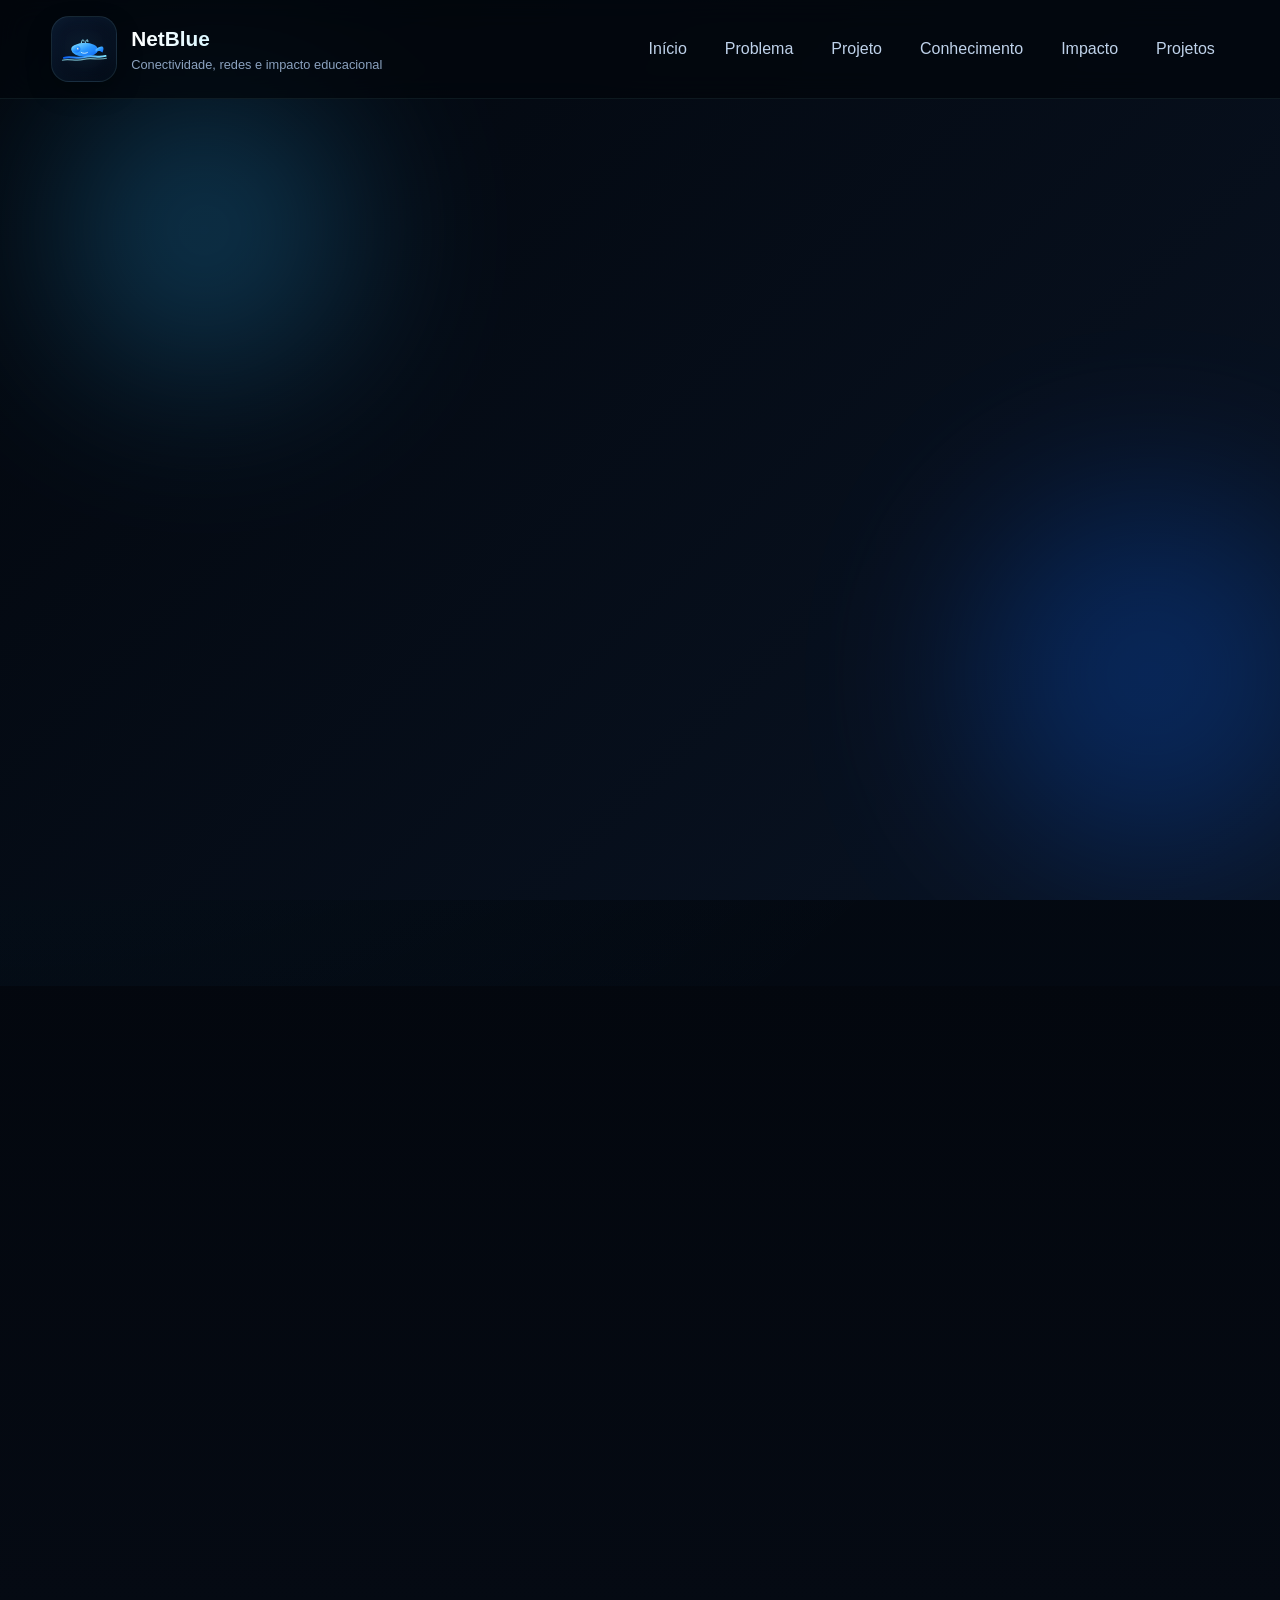
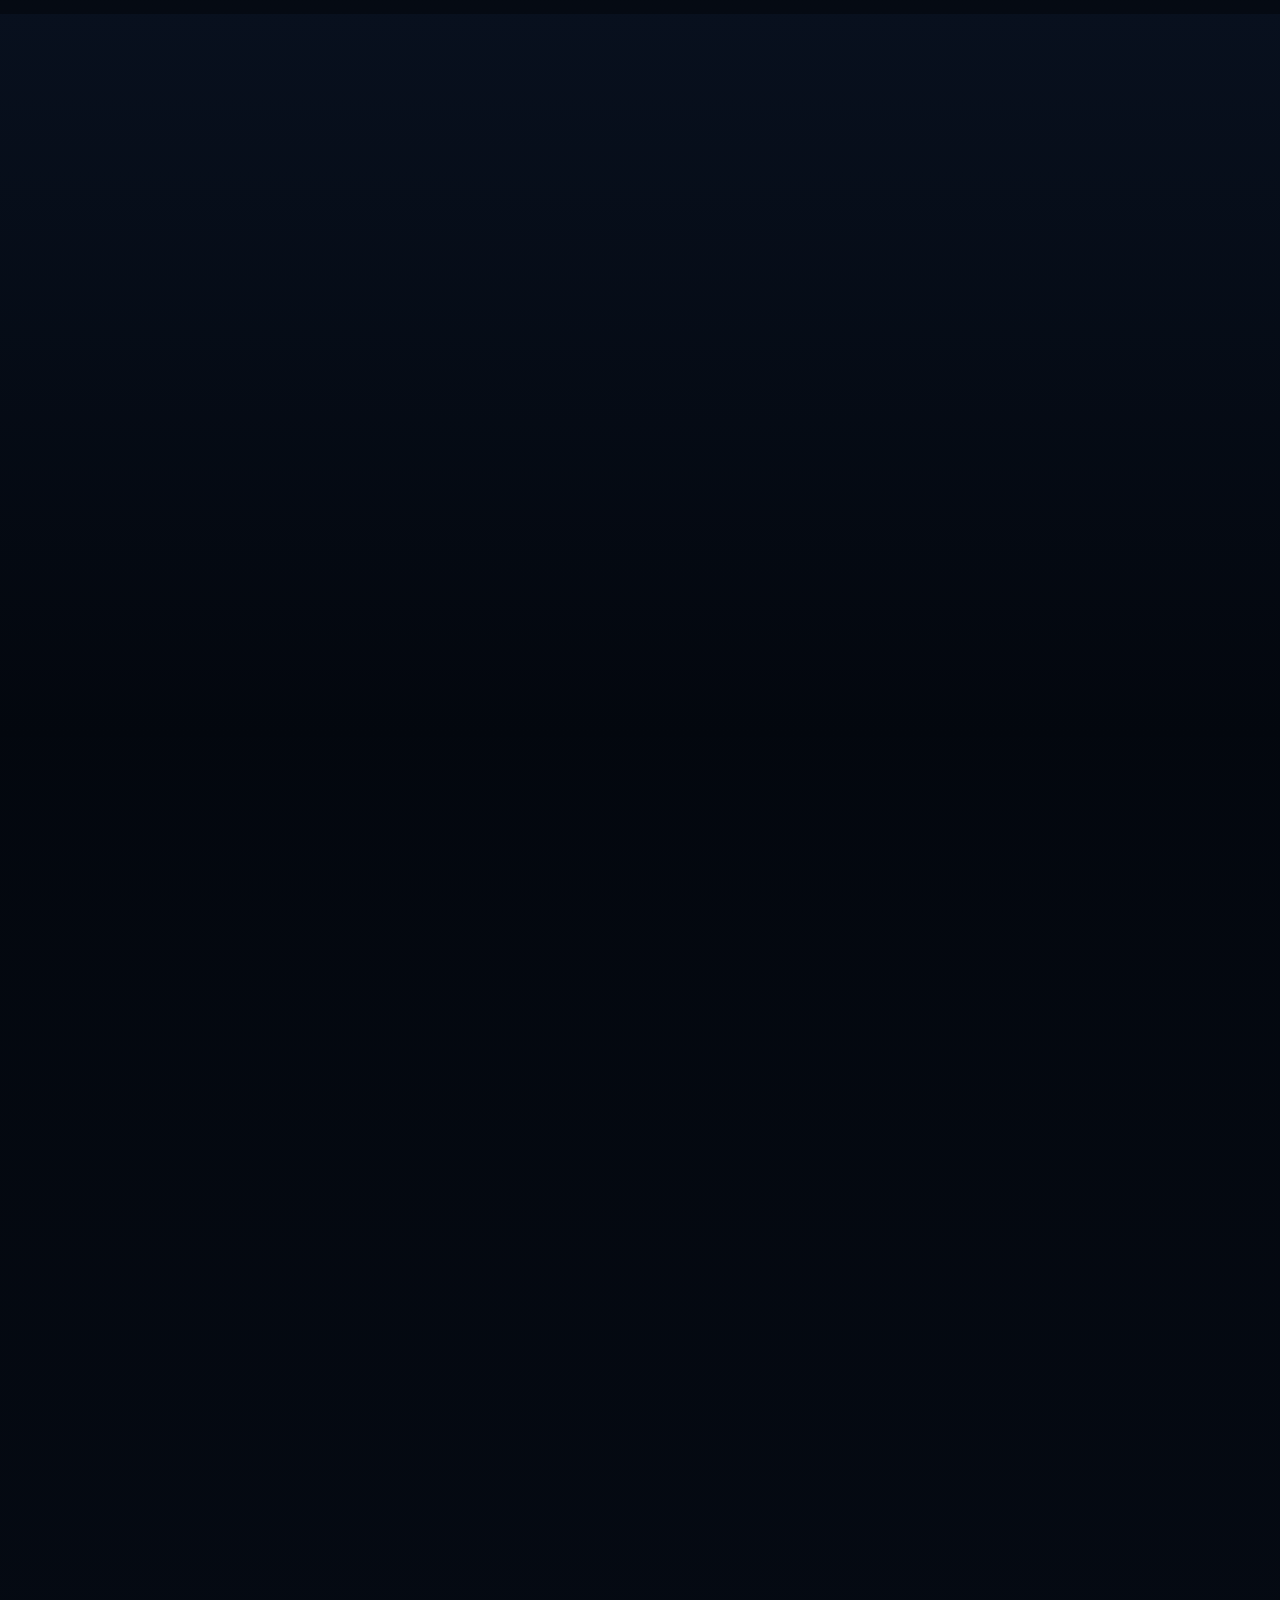
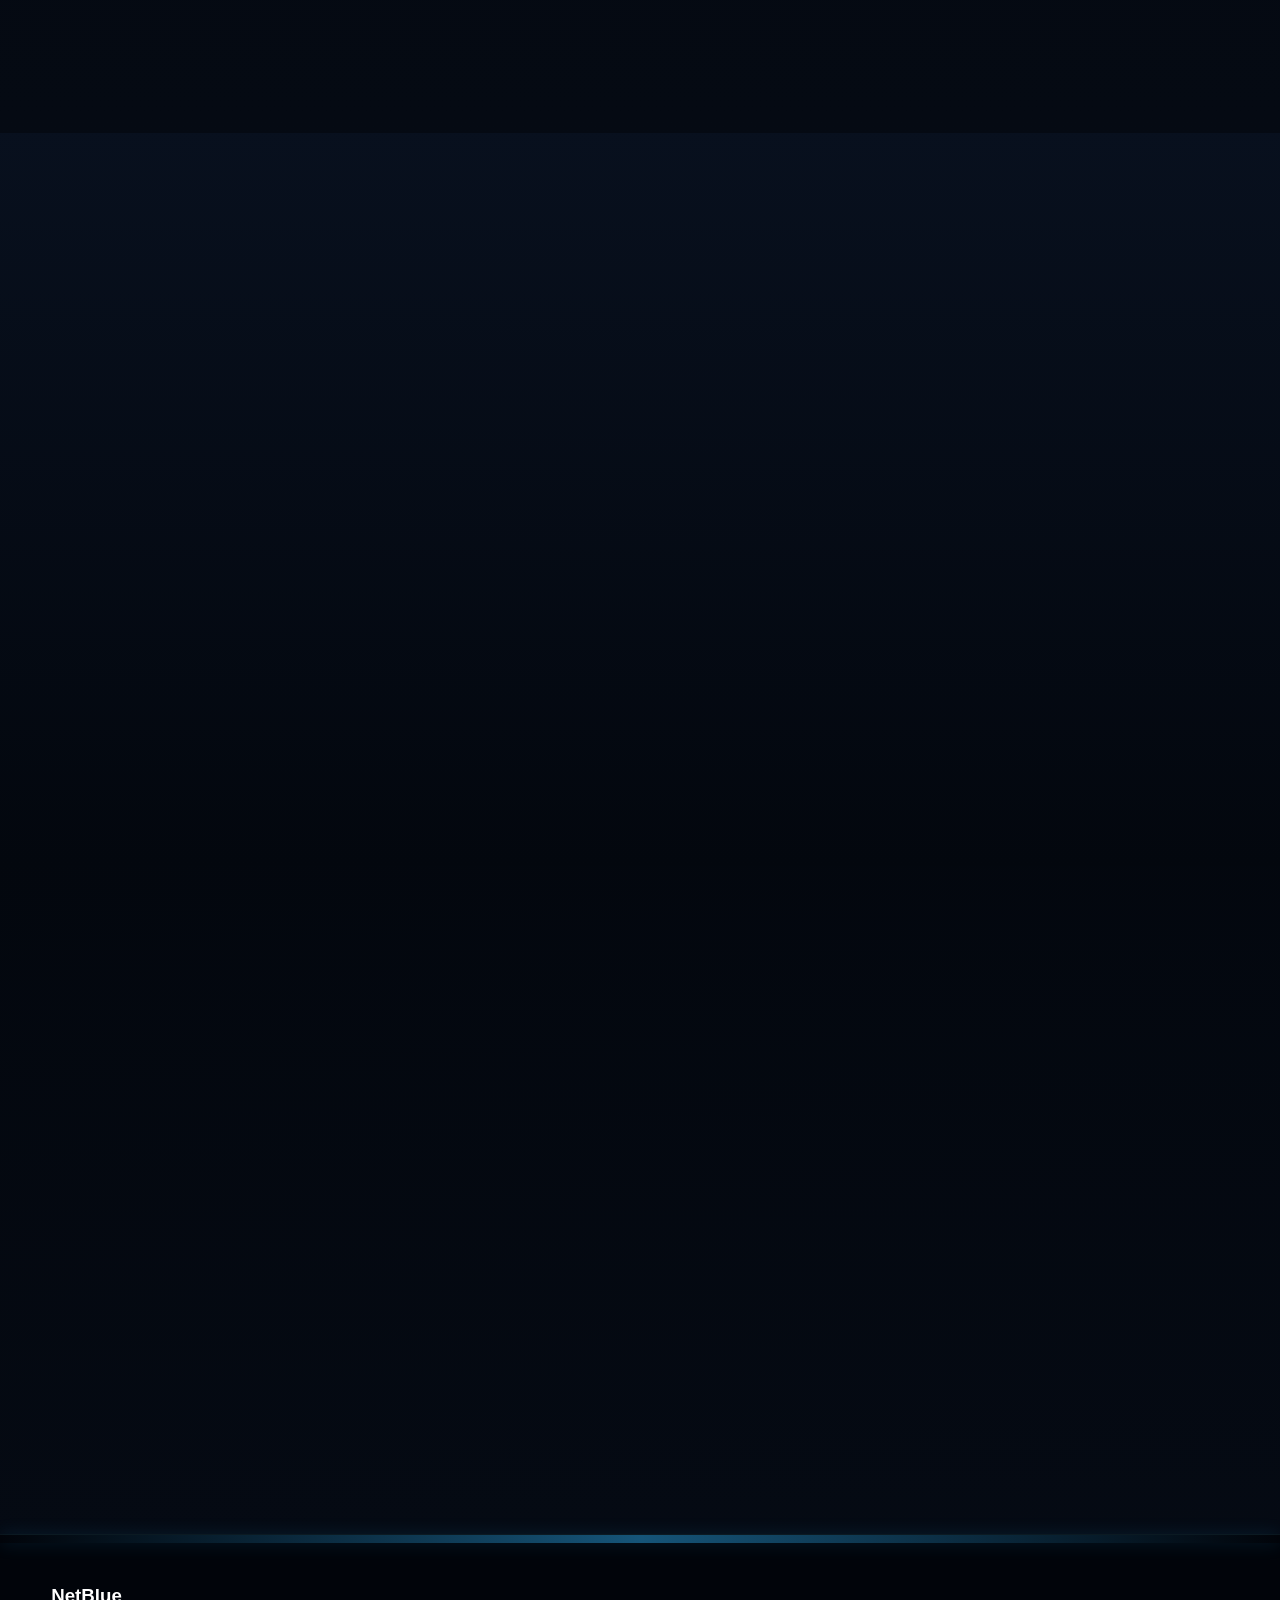
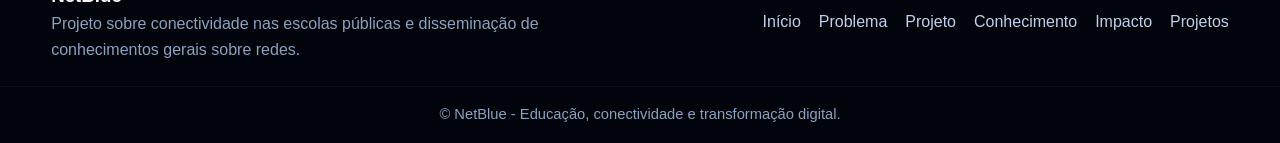
==== html/index.html @ f6395f73 "Update index.html" ====
<!DOCTYPE html>
<html lang="pt-BR">
<head>
  <meta charset="UTF-8" />
  <meta name="viewport" content="width=device-width, initial-scale=1.0" />
  <title>NetBlue | Internet e Redes para Escolas Públicas</title>
  <meta
    name="description"
    content="NetBlue é um projeto sobre conectividade nas escolas públicas e conhecimentos gerais sobre redes."/>
  <link rel="stylesheet" href="../css/style.css" />
</head>
<body>
  <header class="navbar" id="topo">
    <div class="container nav-container">
      <a href="#inicio" class="brand">
        <div class="logo-wrap">
          <svg viewBox="0 0 140 80" class="logo-svg" xmlns="[w3.org](http://www.w3.org/2000/svg)">
            <defs>
              <linearGradient id="whaleGradient" x1="0%" y1="0%" x2="100%" y2="100%">
                <stop offset="0%" stop-color="#8ee8ff"/>
                <stop offset="50%" stop-color="#2e9bff"/>
                <stop offset="100%" stop-color="#0b63f6"/>
              </linearGradient>
              <linearGradient id="waveGradient" x1="0%" y1="0%" x2="100%" y2="0%">
                <stop offset="0%" stop-color="#0b63f6"/>
                <stop offset="100%" stop-color="#7ce3ff"/>
              </linearGradient>
            </defs>
 
            <ellipse cx="72" cy="42" rx="34" ry="18" fill="url(#whaleGradient)" />
            <ellipse cx="49" cy="40" rx="12" ry="10" fill="url(#whaleGradient)" />
            <path d="M100 41 C114 29, 126 31, 118 49 C113 45, 108 43, 100 48 Z" fill="url(#whaleGradient)" />
            <circle cx="54" cy="39" r="2.3" fill="#fff" />
            <circle cx="54.7" cy="39" r="1" fill="#07111d" />
            <path d="M63 49 C68 52, 74 52, 79 49" stroke="#e8fbff" stroke-width="2" fill="none" stroke-linecap="round"/>
            <path d="M63 24 C65 16, 68 12, 70 20" stroke="#9cefff" stroke-width="2.5" fill="none" stroke-linecap="round"/>
            <path d="M74 23 C76 15, 80 12, 80 21" stroke="#9cefff" stroke-width="2.5" fill="none" stroke-linecap="round"/>
            <path d="M18 63 C35 57, 52 67, 71 61 C90 55, 108 64, 126 58" stroke="url(#waveGradient)" stroke-width="5" fill="none" stroke-linecap="round"/>
            <path d="M14 69 C31 64, 49 73, 69 67 C88 61, 108 70, 128 64" stroke="#9beeff" stroke-width="3" fill="none" stroke-linecap="round" opacity="0.7"/>
          </svg>
        </div>
 
        <div class="brand-text">
          <strong>NetBlue</strong>
          <span>Conectividade, redes e impacto educacional</span>
        </div>
      </a>
 
      <button class="menu-toggle" id="menuToggle" aria-label="Abrir menu">
        <span></span>
        <span></span>
        <span></span>
      </button>
 
      <nav class="nav-menu" id="navMenu">
        <a href="#inicio">Início</a>
        <a href="#problema">Problema</a>
        <a href="#projeto">Projeto</a>
        <a href="#conhecimento">Conhecimento</a>
        <a href="#impacto">Impacto</a>
        <a href="#index-links">Projetos</a>
      </nav>
    </div>
  </header>
 
  <main>
    <section class="hero" id="inicio">
      <div class="hero-glow glow-left"></div>
      <div class="hero-glow glow-right"></div>
 
      <div class="container hero-grid">
        <div class="hero-content reveal">
          <span class="hero-badge">Projeto de inclusão digital e infraestrutura escolar</span>
          <h1>
            Conectar escolas públicas também é investir em educação
          </h1>
          <p class="hero-text">
            O <strong>NetBlue</strong> é um projeto que apresenta a importância da internet nas escolas públicas
            e mostra, de forma clara e moderna, conhecimentos gerais sobre redes, conectividade
            e infraestrutura digital para ambientes educacionais.
          </p>
 
          <div class="hero-actions">
            <a href="#projeto" class="btn btn-primary">Explorar projeto</a>
            <a href="#index-links" class="btn btn-secondary">Abrir Projeto</a>
          </div>
 
          <div class="hero-mini-cards">
            <div class="mini-card">
              <strong>Conectividade</strong>
              <span>Internet como base do aprendizado moderno</span>
            </div>
            <div class="mini-card">
              <strong>Redes</strong>
              <span>Conhecimento básico de estrutura e funcionamento</span>
            </div>
            <div class="mini-card">
              <strong>Impacto</strong>
              <span>Mais acesso, mais inclusão e mais oportunidades</span>
            </div>
          </div>
        </div>
 
        <div class="hero-visual reveal">
          <div class="network-visual" id="networkVisual">
            <div class="ring ring-1"></div>
            <div class="ring ring-2"></div>
            <div class="ring ring-3"></div>
 
            <div class="node node-1"></div>
            <div class="node node-2"></div>
            <div class="node node-3"></div>
            <div class="node node-4"></div>
            <div class="node node-5"></div>
            <div class="node node-6"></div>
 
            <div class="center-core">
              <span>NET</span>
            </div>
          </div>
        </div>
      </div>
 
    </section>
 
    <section class="stats-section">
      <div class="container stats-grid reveal">
        <div class="stat-card tilt-card">
          <h3>Educação</h3>
          <p>Internet melhora pesquisa, acesso a conteúdo e ferramentas digitais.</p>
          <div class="card-shine"></div>
        </div>
        <div class="stat-card tilt-card">
          <h3>Infraestrutura</h3>
          <p>Uma rede organizada permite estabilidade, alcance e melhor uso da conexão.</p>
          <div class="card-shine"></div>
        </div>
        <div class="stat-card tilt-card">
          <h3>Inclusão</h3>
          <p>Conectividade também significa ampliar oportunidades para estudantes e professores.</p>
          <div class="card-shine"></div>
        </div>
      </div>
    </section>
 
    <section class="section section-dark" id="problema">
      <div class="container section-grid reverse">
        <div class="section-copy reveal">
          <span class="section-label">O problema</span>
          <h2>A falta de internet afeta diretamente o ambiente escolar</h2>
          <div class="divider left"></div>
          <p>
            Em muitas escolas públicas, a conexão é limitada, instável ou insuficiente para atender
            estudantes, professores e atividades pedagógicas que dependem de acesso digital.
          </p>
          <p>
            Isso dificulta pesquisas, uso de plataformas, comunicação, inclusão digital
            e até a aplicação de metodologias mais modernas de ensino.
          </p>
        </div>
 
        <div class="section-panel tilt-card reveal">
          <div class="panel-icon">!</div>
          <h3>Principais dificuldades</h3>
          <ul>
            <li>Baixa qualidade de conexão</li>
            <li>Sinal fraco ou cobertura incompleta</li>
            <li>Equipamentos insuficientes</li>
            <li>Dificuldade de acesso a plataformas educacionais</li>
            <li>Limitação no uso de recursos digitais em sala</li>
          </ul>
          <div class="card-shine"></div>
        </div>
      </div>
    </section>
 
    <section class="section section-gradient" id="projeto">
      <div class="container">
        <div class="section-header reveal">
          <span class="section-label">Sobre o projeto</span>
          <h2>O que o NetBlue propõe</h2>
          <div class="divider"></div>
          <p>
            O projeto foi pensado para reunir informação, conscientização e base técnica inicial
            sobre redes, sempre com foco na melhoria da qualidade da educação pública.
          </p>
        </div>
 
        <div class="card-grid three-cols">
          <article class="glass-card tilt-card reveal">
            <div class="card-icon">01</div>
            <h3>Apresentar o cenário</h3>
            <p>
              Mostrar de forma clara como a falta de internet impacta o cotidiano das escolas públicas
              e limita o potencial de ensino e aprendizagem.
            </p>
            <div class="card-shine"></div>
          </article>
 
          <article class="glass-card tilt-card reveal">
            <div class="card-icon">02</div>
            <h3>Explicar redes de forma acessível</h3>
            <p>
              Introduzir conceitos básicos sobre conectividade, Wi-Fi, equipamentos e estrutura
              de rede sem complicação desnecessária.
            </p>
            <div class="card-shine"></div>
          </article>
 
          <article class="glass-card tilt-card reveal">
            <div class="card-icon">03</div>
            <h3>Valorizar a transformação digital</h3>
            <p>
              Reforçar que infraestrutura de internet e conhecimento tecnológico são partes essenciais
              para uma escola mais preparada para o presente e para o futuro.
            </p>
            <div class="card-shine"></div>
          </article>
        </div>
      </div>
    </section>
 
    <section class="section section-dark" id="conhecimento">
      <div class="container">
        <div class="section-header reveal">
          <span class="section-label">Conhecimento básico</span>
          <h2>Fundamentos gerais sobre redes</h2>
          <div class="divider"></div>
          <p>
            Esses conceitos ajudam a entender como funciona a internet dentro de uma escola
            e por que a organização da rede faz diferença.
          </p>
        </div>
 
        <div class="card-grid three-cols">
          <article class="glass-card tilt-card reveal">
            <div class="emoji-icon">🌐</div>
            <h3>O que é uma rede</h3>
            <p>
              Uma rede conecta dispositivos para troca de dados, acesso a sistemas,
              internet e compartilhamento de recursos.
            </p>
            <div class="card-shine"></div>
          </article>
 
          <article class="glass-card tilt-card reveal">
            <div class="emoji-icon">📡</div>
            <h3>Como a internet chega</h3>
            <p>
              A conexão depende do provedor, do cabeamento, dos equipamentos e da forma
              como o sinal é distribuído no ambiente.
            </p>
            <div class="card-shine"></div>
          </article>
 
          <article class="glass-card tilt-card reveal">
            <div class="emoji-icon">📶</div>
            <h3>Wi-Fi e alcance</h3>
            <p>
              O sinal sem fio precisa de bom posicionamento, menos barreiras e planejamento
              para atender espaços maiores.
            </p>
            <div class="card-shine"></div>
          </article>
 
          <article class="glass-card tilt-card reveal">
            <div class="emoji-icon">🖧</div>
            <h3>Equipamentos principais</h3>
            <p>
              Modem, roteador, switch e access point fazem parte da estrutura básica
              de uma rede funcional.
            </p>
            <div class="card-shine"></div>
          </article>
 
          <article class="glass-card tilt-card reveal">
            <div class="emoji-icon">⚡</div>
            <h3>Estabilidade e desempenho</h3>
            <p>
              Não basta ter internet disponível; ela precisa ser estável e suficiente
              para vários acessos ao mesmo tempo.
            </p>
            <div class="card-shine"></div>
          </article>
 
          <article class="glass-card tilt-card reveal">
            <div class="emoji-icon">🔒</div>
            <h3>Segurança básica</h3>
            <p>
              Redes escolares precisam de organização, controle de acesso e boas práticas
              para manter o ambiente digital mais seguro.
            </p>
            <div class="card-shine"></div>
          </article>
        </div>
      </div>
    </section>
 
    <section class="section section-gradient" id="impacto">
      <div class="container impact-layout">
        <div class="impact-main glass-card tilt-card reveal">
          <span class="section-label">Impacto</span>
          <h2>Conectividade escolar gera oportunidade real</h2>
          <div class="divider left"></div>
          <p>
            Uma escola conectada consegue ampliar o uso de tecnologia, melhorar o acesso a conteúdos,
            facilitar a comunicação e fortalecer a participação dos alunos no universo digital.
          </p>
          <p>
            O NetBlue existe para mostrar que falar de rede, internet e infraestrutura escolar
            também é falar de qualidade de ensino e de futuro.
          </p>
          <div class="card-shine"></div>
        </div>
 
        <div class="impact-side">
          <article class="glass-card tilt-card reveal">
            <div class="card-icon">1</div>
            <p>Mais acesso a conteúdos e plataformas educacionais.</p>
            <div class="card-shine"></div>
          </article>
 
          <article class="glass-card tilt-card reveal">
            <div class="card-icon">2</div>
            <p>Mais apoio para professores utilizarem recursos digitais.</p>
            <div class="card-shine"></div>
          </article>
 
          <article class="glass-card tilt-card reveal">
            <div class="card-icon">3</div>
            <p>Mais inclusão tecnológica e mais preparo para o futuro.</p>
            <div class="card-shine"></div>
          </article>
        </div>
      </div>
    </section>
 
    <section class="section section-dark" id="index-links">
      <div class="container">
        <div class="section-header reveal">
          <h2>Projetos</h2>
          <div class="divider"></div>
          <p>
            Esta área foi mantida para conectar outras páginas, extensões ou sites relacionados ao NetBlue.
          </p>
        </div>
 
        <div class="card-grid three-cols">
          <a href="#" class="glass-card tilt-card link-card reveal">
            <div class="emoji-icon">🔗</div>
            <h3>Curso</h3>
            <p>Espaço reservado para outro site ou área do projeto.</p>
            <span class="link-pill">Adicionar link</span>
            <div class="card-shine"></div>
          </a>
 
          <a href="../Html/curso.html" class="glass-card tilt-card link-card reveal">
            <div class="emoji-icon">🔗</div>
            <h3>Conhecimentos Gerais</h3>
            <p>Espaço reservado para outro site ou área do projeto.</p>
            <span class="link-pill">Clique aqui</span>
            <div class="card-shine"></div>
          </a>
 
          <a href="../Html/quiz.html" class="glass-card tilt-card link-card reveal">
            <div class="emoji-icon">🔗</div>
            <h3>Quiz</h3>
            <p>Espaço reservado para outro site ou área do projeto.</p>
            <span class="link-pill">Clique Aqui</span>
            <div class="card-shine"></div>
          </a>
        </div>
      </div>
    </section>
  </main>
 
  <footer class="footer">
    <div class="footer-top-line"></div>
    <div class="container footer-content">
      <div class="footer-brand">
        <h3>NetBlue</h3>
        <p>
          Projeto sobre conectividade nas escolas públicas e disseminação de conhecimentos gerais sobre redes.
        </p>
      </div>
 
      <nav class="footer-nav">
        <a href="#inicio">Início</a>
        <a href="#problema">Problema</a>
        <a href="#projeto">Projeto</a>
        <a href="#conhecimento">Conhecimento</a>
        <a href="#impacto">Impacto</a>
        <a href="#index-links">Projetos</a>
      </nav>
    </div>
 
    <div class="footer-bottom">
      <p>© NetBlue - Educação, conectividade e transformação digital.</p>
    </div>
  </footer>
 
  <script src="script.js"></script>
</body>
</html>
---- css/style.css ----
:root {
  --bg-1: #02050b;
  --bg-2: #07111e;
  --bg-3: #0d1a31;
  --blue-1: #0b63f6;
  --blue-2: #2eb6ff;
  --blue-3: #94eeff;
  --white: #ffffff;
  --text-1: #e8f3ff;
  --text-2: #bfd2ea;
  --text-3: #8ba2bf;
  --line: rgba(148, 238, 255, 0.14);
  --card-bg: rgba(10, 18, 34, 0.78);
  --card-border: rgba(148, 238, 255, 0.12);
  --shadow-main: 0 24px 60px rgba(0, 0, 0, 0.35);
  --shadow-blue: 0 14px 35px rgba(11, 99, 246, 0.24);
  --radius-xl: 26px;
  --radius-lg: 20px;
  --radius-md: 14px;
  --transition: 0.35s ease;
}
 
* {
  margin: 0;
  padding: 0;
  box-sizing: border-box;
}
 
html {
  scroll-behavior: smooth;
}
 
body {
  font-family: "Segoe UI", Arial, sans-serif;
  color: var(--white);
  line-height: 1.6;
  overflow-x: hidden;
  background:
    radial-gradient(circle at top left, rgba(46, 182, 255, 0.08), transparent 25%),
    radial-gradient(circle at bottom right, rgba(11, 99, 246, 0.12), transparent 30%),
    linear-gradient(180deg, #01040a 0%, #07111e 50%, #02050b 100%);
}
 
a {
  color: inherit;
  text-decoration: none;
}
 
.container {
  width: min(1180px, 92%);
  margin: 0 auto;
}
 
/* Scrollbar */
::-webkit-scrollbar {
  width: 10px;
}
 
::-webkit-scrollbar-track {
  background: #07111e;
}
 
::-webkit-scrollbar-thumb {
  background: linear-gradient(180deg, var(--blue-2), var(--blue-1));
  border-radius: 999px;
}
 
/* Navbar */
.navbar {
  position: fixed;
  inset: 0 0 auto 0;
  z-index: 999;
  padding: 16px 0;
  background: rgba(2, 6, 12, 0.72);
  backdrop-filter: blur(14px);
  border-bottom: 1px solid rgba(148, 238, 255, 0.08);
  transition: var(--transition);
}
 
.navbar.scrolled {
  padding: 11px 0;
  background: rgba(2, 6, 12, 0.94);
  box-shadow: 0 10px 25px rgba(0, 0, 0, 0.28);
}
 
.nav-container {
  display: flex;
  justify-content: space-between;
  align-items: center;
  gap: 24px;
}
 
.brand {
  display: flex;
  align-items: center;
  gap: 14px;
}
 
.logo-wrap {
  width: 66px;
  height: 66px;
  display: grid;
  place-items: center;
  border-radius: 18px;
  background: linear-gradient(145deg, rgba(11, 22, 42, 0.95), rgba(4, 8, 18, 0.95));
  border: 1px solid rgba(148, 238, 255, 0.12);
  box-shadow: inset 0 0 18px rgba(46, 182, 255, 0.06), 0 10px 25px rgba(0, 0, 0, 0.3);
}
 
.logo-svg {
  width: 54px;
  height: 54px;
  filter: drop-shadow(0 0 14px rgba(46, 182, 255, 0.24));
  animation: whaleFloat 3.8s ease-in-out infinite;
}
 
@keyframes whaleFloat {
  0%, 100% { transform: translateY(0); }
  50% { transform: translateY(-4px); }
}
 
.brand-text {
  display: flex;
  flex-direction: column;
}
 
.brand-text strong {
  font-size: 1.3rem;
  background: linear-gradient(90deg, #ffffff, #8fe7ff);
  -webkit-background-clip: text;
  background-clip: text;
  -webkit-text-fill-color: transparent;
  color: transparent;
}
 
.brand-text span {
  font-size: 0.8rem;
  color: var(--text-3);
}
 
.nav-menu {
  display: flex;
  gap: 10px;
  align-items: center;
}
 
.nav-menu a {
  padding: 10px 14px;
  border-radius: 12px;
  color: var(--text-2);
  font-weight: 500;
  position: relative;
  transition: var(--transition);
}
 
.nav-menu a:hover {
  color: var(--white);
  background: rgba(46, 182, 255, 0.08);
}
 
.nav-menu a::after {
  content: "";
  position: absolute;
  left: 14px;
  right: 14px;
  bottom: 6px;
  height: 2px;
  background: linear-gradient(90deg, transparent, var(--blue-2), transparent);
  transform: scaleX(0);
  transition: var(--transition);
}
 
.nav-menu a:hover::after {
  transform: scaleX(1);
}
 
.menu-toggle {
  display: none;
  background: transparent;
  border: 0;
  cursor: pointer;
}
 
.menu-toggle span {
  display: block;
  width: 26px;
  height: 3px;
  margin: 5px 0;
  border-radius: 999px;
  background: white;
}
 
/* Hero */
.hero {
  min-height: 100vh;
  padding-top: 110px;
  display: flex;
  align-items: center;
  position: relative;
  overflow: hidden;
  background:
    linear-gradient(135deg, rgba(2, 6, 12, 0.98), rgba(9, 19, 35, 0.92)),
    linear-gradient(135deg, #07111e, #0d1a31);
}
 
.hero-glow {
  position: absolute;
  border-radius: 50%;
  filter: blur(90px);
  opacity: 0.28;
}
 
.glow-left {
  width: 280px;
  height: 280px;
  background: #2cb6ff;
  top: 10%;
  left: 5%;
}
 
.glow-right {
  width: 360px;
  height: 360px;
  background: #0b63f6;
  right: -4%;
  bottom: 5%;
}
 
.hero-grid {
  display: grid;
  grid-template-columns: 1.08fr 0.92fr;
  gap: 50px;
  align-items: center;
  position: relative;
  z-index: 2;
}
 
.hero-badge {
  display: inline-block;
  padding: 10px 16px;
  margin-bottom: 18px;
  border-radius: 999px;
  color: #daf8ff;
  border: 1px solid rgba(148, 238, 255, 0.16);
  background: rgba(255, 255, 255, 0.03);
  box-shadow: inset 0 0 20px rgba(46, 182, 255, 0.05);
}
 
.hero-content h1 {
  font-size: clamp(2.5rem, 5vw, 4.9rem);
  line-height: 1.05;
  margin-bottom: 20px;
  letter-spacing: -1px;
}
 
.hero-text {
  font-size: 1.05rem;
  color: var(--text-2);
  max-width: 700px;
}
 
.hero-actions {
  display: flex;
  gap: 14px;
  flex-wrap: wrap;
  margin-top: 28px;
  margin-bottom: 28px;
}
 
.btn {
  padding: 14px 22px;
  border-radius: 14px;
  font-weight: 700;
  transition: var(--transition);
  display: inline-flex;
  align-items: center;
  justify-content: center;
}
 
.btn-primary {
  background: linear-gradient(135deg, var(--blue-2), var(--blue-1));
  color: white;
  box-shadow: var(--shadow-blue);
}
 
.btn-primary:hover {
  transform: translateY(-4px);
}
 
.btn-secondary {
  color: var(--white);
  border: 1px solid rgba(148, 238, 255, 0.16);
  background: rgba(255, 255, 255, 0.03);
}
 
.btn-secondary:hover {
  background: rgba(46, 182, 255, 0.08);
  transform: translateY(-3px);
}
 
.hero-mini-cards {
  display: grid;
  grid-template-columns: repeat(3, 1fr);
  gap: 14px;
}
 
.mini-card {
  padding: 16px;
  border-radius: 18px;
  background: rgba(255, 255, 255, 0.04);
  border: 1px solid rgba(148, 238, 255, 0.08);
  box-shadow: inset 0 0 15px rgba(255, 255, 255, 0.02);
}
 
.mini-card strong {
  display: block;
  margin-bottom: 6px;
  font-size: 0.95rem;
}
 
.mini-card span {
  color: var(--text-3);
  font-size: 0.88rem;
}
 
/* Network visual */
.hero-visual {
  display: flex;
  justify-content: center;
  align-items: center;
  perspective: 1400px;
}
 
.network-visual {
  width: 360px;
  height: 360px;
  position: relative;
  transform-style: preserve-3d;
  animation: sphereRotate 16s linear infinite;
}
 
@keyframes sphereRotate {
  from { transform: rotateY(0deg) rotateX(12deg); }
  to { transform: rotateY(360deg) rotateX(12deg); }
}
 
.ring {
  position: absolute;
  inset: 0;
  border-radius: 50%;
  border: 1px solid rgba(148, 238, 255, 0.2);
  box-shadow: inset 0 0 24px rgba(46, 182, 255, 0.05);
}
 
.ring-1 { transform: rotateX(70deg); }
.ring-2 { transform: rotateY(70deg); }
.ring-3 { transform: rotateZ(25deg); }
 
.node {
  width: 16px;
  height: 16px;
  position: absolute;
  border-radius: 50%;
  background: linear-gradient(135deg, #b7f4ff, #0b63f6);
  box-shadow: 0 0 18px rgba(46, 182, 255, 0.8);
}
 
.node-1 { top: 6%; left: 49%; }
.node-2 { top: 30%; right: 1%; }
.node-3 { bottom: 10%; right: 16%; }
.node-4 { bottom: 12%; left: 20%; }
.node-5 { top: 24%; left: 3%; }
.node-6 { top: 70%; left: 50%; }
 
.center-core {
  width: 120px;
  height: 120px;
  position: absolute;
  top: 50%;
  left: 50%;
  transform: translate(-50%, -50%);
  border-radius: 50%;
  display: grid;
  place-items: center;
  background: radial-gradient(circle at top, #43c4ff, #0b63f6 65%, #03111f 100%);
  box-shadow: 0 0 45px rgba(46, 182, 255, 0.35);
}
 
.center-core span {
  font-weight: 800;
  letter-spacing: 2px;
}
 
/* Scroll indicator
.scroll-indicator {
  position: absolute;
  left: 50%;
  bottom: 10%;
  transform: translateX(-50%);
} */
 
.mouse {
  width: 26px;
  height: 42px;
  border-radius: 999px;
  border: 2px solid rgba(148, 238, 255, 0.4);
  position: relative;
}
 
.wheel {
  width: 4px;
  height: 8px;
  border-radius: 999px;
  background: var(--blue-3);
  position: absolute;
  top: 7px;
  left: 50%;
  transform: translateX(-50%);
  animation: wheel 1.4s infinite;
}
 
@keyframes wheel {
  0% { opacity: 1; transform: translateX(-50%) translateY(0); }
  100% { opacity: 0; transform: translateX(-50%) translateY(14px); }
}
 
@keyframes bounce {
  0%, 100% { transform: translateX(-50%) translateY(0); }
  50% { transform: translateX(-50%) translateY(8px); }
}
 
/* Stats strip */
.stats-section {
  margin-top: -55px;
  position: relative;
  z-index: 5;
}
 
.stats-grid {
  display: grid;
  grid-template-columns: repeat(3, 1fr);
  gap: 18px;
}
 
.stat-card {
  position: relative;
  padding: 24px;
  border-radius: 22px;
  background: linear-gradient(145deg, rgba(13, 24, 45, 0.95), rgba(7, 12, 24, 0.92));
  border: 1px solid rgba(148, 238, 255, 0.12);
  box-shadow: var(--shadow-main);
  overflow: hidden;
}
 
.stat-card h3 {
  margin-bottom: 10px;
  color: var(--white);
}
 
.stat-card p {
  color: var(--text-2);
}
 
/* Common sections */
.section {
  padding: 110px 0;
}
 
.section-dark {
  background: linear-gradient(180deg, rgba(3, 7, 14, 0.96), rgba(5, 10, 19, 0.98));
}
 
.section-gradient {
  background:
    linear-gradient(180deg, rgba(8, 16, 30, 0.98), rgba(3, 7, 14, 1)),
    radial-gradient(circle at center, rgba(46, 182, 255, 0.06), transparent 40%);
}
 
.section-header {
  text-align: center;
  max-width: 820px;
  margin: 0 auto 46px;
}
 
.section-label {
  display: inline-block;
  text-transform: uppercase;
  letter-spacing: 1px;
  color: var(--blue-3);
  font-size: 0.9rem;
  margin-bottom: 10px;
}
 
.section-header h2,
.section-copy h2,
.impact-main h2 {
  font-size: clamp(1.9rem, 3vw, 3rem);
  margin-bottom: 14px;
}
 
.section-header p,
.section-copy p,
.impact-main p {
  color: var(--text-2);
}
 
.section-copy p + p,
.impact-main p + p {
  margin-top: 14px;
}
 
.divider {
  width: 90px;
  height: 4px;
  margin: 0 auto 16px;
  border-radius: 999px;
  background: linear-gradient(90deg, var(--blue-2), var(--blue-1));
}
 
.divider.left {
  margin-left: 0;
}
 
.section-grid {
  display: grid;
  grid-template-columns: 1.05fr 0.95fr;
  gap: 30px;
  align-items: center;
}
 
.section-grid.reverse {
  grid-template-columns: 1fr 1fr;
}
 
/* Panels and cards */
.section-panel,
.glass-card,
.impact-main {
  position: relative;
  overflow: hidden;
  padding: 28px;
  border-radius: var(--radius-xl);
  background: linear-gradient(145deg, rgba(13, 24, 45, 0.92), rgba(7, 12, 24, 0.88));
  border: 1px solid var(--card-border);
  box-shadow: var(--shadow-main);
  transform-style: preserve-3d;
  transition: transform 0.25s ease, border-color 0.25s ease, box-shadow 0.25s ease;
}
 
.section-panel:hover,
.glass-card:hover,
.impact-main:hover {
  border-color: rgba(148, 238, 255, 0.28);
  box-shadow: 0 26px 65px rgba(0, 0, 0, 0.4), 0 0 25px rgba(46, 182, 255, 0.1);
}
 
.panel-icon,
.card-icon,
.emoji-icon {
  width: 56px;
  height: 56px;
  border-radius: 16px;
  display: grid;
  place-items: center;
  margin-bottom: 18px;
  background: linear-gradient(135deg, rgba(46, 182, 255, 0.2), rgba(11, 99, 246, 0.3));
  border: 1px solid rgba(148, 238, 255, 0.14);
  font-weight: 800;
  font-size: 1.2rem;
}
 
.section-panel h3,
.glass-card h3 {
  margin-bottom: 10px;
  font-size: 1.2rem;
}
 
.section-panel ul {
  list-style: none;
  margin-top: 12px;
}
 
.section-panel li {
  color: var(--text-2);
  padding: 10px 0;
  border-bottom: 1px solid rgba(148, 238, 255, 0.08);
}
 
.card-grid {
  display: grid;
  gap: 24px;
}
 
.three-cols {
  grid-template-columns: repeat(3, 1fr);
}
 
.glass-card p {
  color: var(--text-2);
}
 
.card-shine {
  position: absolute;
  inset: -120%;
  background: linear-gradient(
    120deg,
    transparent 35%,
    rgba(255, 255, 255, 0.08) 50%,
    transparent 65%
  );
  transform: rotate(14deg);
  transition: 0.9s ease;
  pointer-events: none;
}
 
.glass-card:hover .card-shine,
.stat-card:hover .card-shine,
.section-panel:hover .card-shine,
.impact-main:hover .card-shine {
  inset: 120%;
}
 
.impact-layout {
  display: grid;
  grid-template-columns: 1.15fr 0.85fr;
  gap: 24px;
  align-items: start;
}
 
.impact-side {
  display: grid;
  gap: 20px;
}
 
.link-card {
  display: block;
}
 
.link-pill {
  display: inline-block;
  margin-top: 18px;
  padding: 8px 12px;
  border-radius: 999px;
  font-size: 0.85rem;
  color: #dcf8ff;
  background: rgba(46, 182, 255, 0.1);
  border: 1px solid rgba(148, 238, 255, 0.14);
}
 
/* Footer */
.footer {
  background: #01040a;
  border-top: 1px solid rgba(148, 238, 255, 0.06);
}
 
.footer-top-line {
  height: 8px;
  background: linear-gradient(90deg, transparent, rgba(46, 182, 255, 0.45), transparent);
  box-shadow: 0 0 18px rgba(46, 182, 255, 0.16);
}
 
.footer-content {
  padding: 38px 0 24px;
  display: flex;
  justify-content: space-between;
  gap: 24px;
  flex-wrap: wrap;
}
 
.footer-brand p {
  max-width: 520px;
  color: var(--text-3);
}
 
.footer-nav {
  display: flex;
  gap: 18px;
  flex-wrap: wrap;
  align-items: center;
}
 
.footer-nav a {
  color: var(--text-2);
  transition: var(--transition);
}
 
.footer-nav a:hover {
  color: var(--blue-3);
}
 
.footer-bottom {
  text-align: center;
  padding: 16px;
  border-top: 1px solid rgba(148, 238, 255, 0.05);
  color: var(--text-3);
  font-size: 0.92rem;
}
 
/* Reveal */
.reveal {
  opacity: 0;
  transform: translateY(28px);
  transition: 0.8s ease;
}
 
.reveal.visible {
  opacity: 1;
  transform: translateY(0);
}
 
/* Responsive */
@media (max-width: 1024px) {
  .hero-grid,
  .section-grid,
  .impact-layout,
  .three-cols,
  .stats-grid,
  .hero-mini-cards {
    grid-template-columns: 1fr;
  }
 
  .hero-visual {
    order: -1;
  }
 
  .network-visual {
    width: 280px;
    height: 280px;
  }
}
 
@media (max-width: 768px) {
  .menu-toggle {
    display: block;
  }
 
  .nav-menu {
    position: absolute;
    top: 84px;
    right: 4%;
    width: 250px;
    display: none;
    flex-direction: column;
    padding: 14px;
    border-radius: 18px;
    background: rgba(4, 9, 18, 0.96);
    border: 1px solid rgba(148, 238, 255, 0.1);
    box-shadow: 0 18px 30px rgba(0, 0, 0, 0.34);
  }
 
  .nav-menu.active {
    display: flex;
  }
 
  .hero {
    padding-top: 120px;
  }
 
  .hero-actions {
    flex-direction: column;
    align-items: stretch;
  }
 
  .btn {
    width: 100%;
  }
 
  .brand-text span {
    display: none;
  }
}
 
@media (max-width: 520px) {
  .logo-wrap {
    width: 58px;
    height: 58px;
  }
 
  .logo-svg {
    width: 48px;
    height: 48px;
  }
 
  .brand-text strong {
    font-size: 1.1rem;
  }
 
  .section,
  .stats-section {
    padding-top: 84px;
  }
 
  .glass-card,
  .section-panel,
  .impact-main,
  .stat-card {
    padding: 22px;
  }
 
  .hero-content h1 {
    font-size: 2.1rem;
  }
}
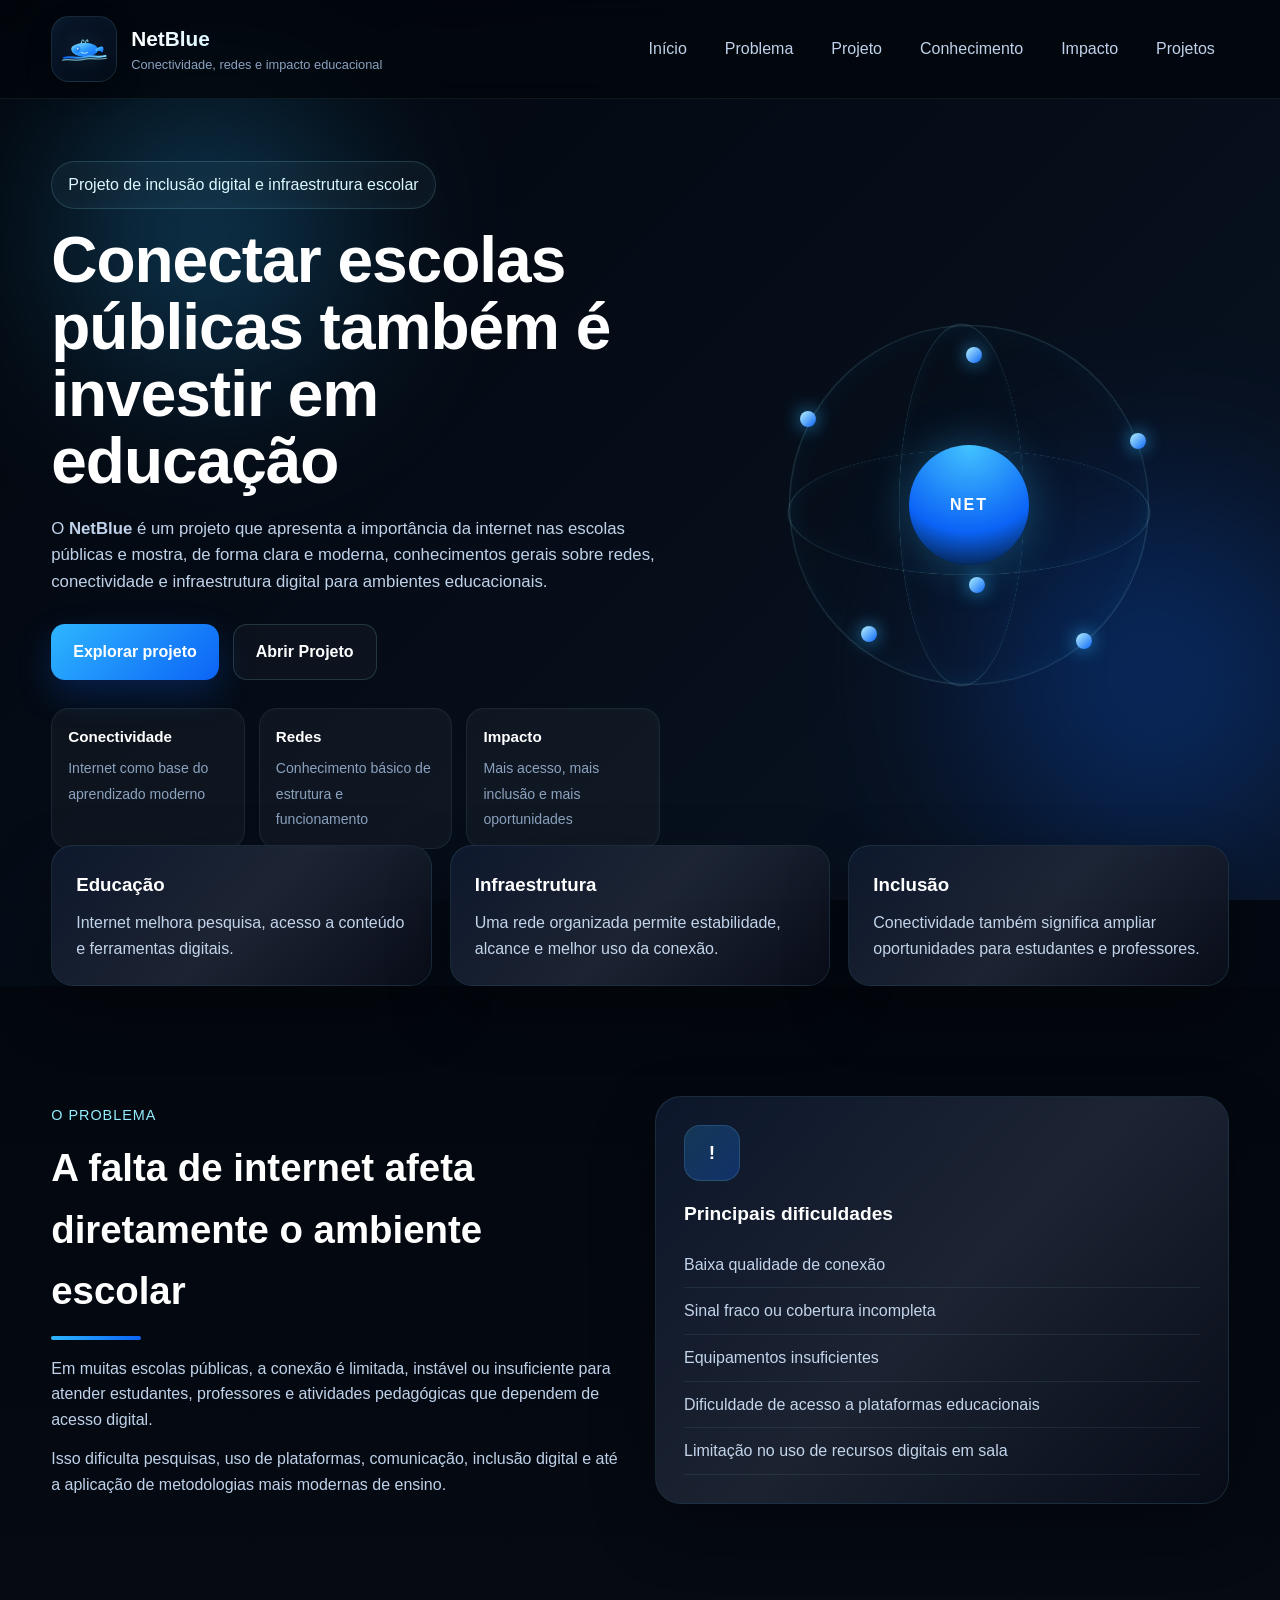
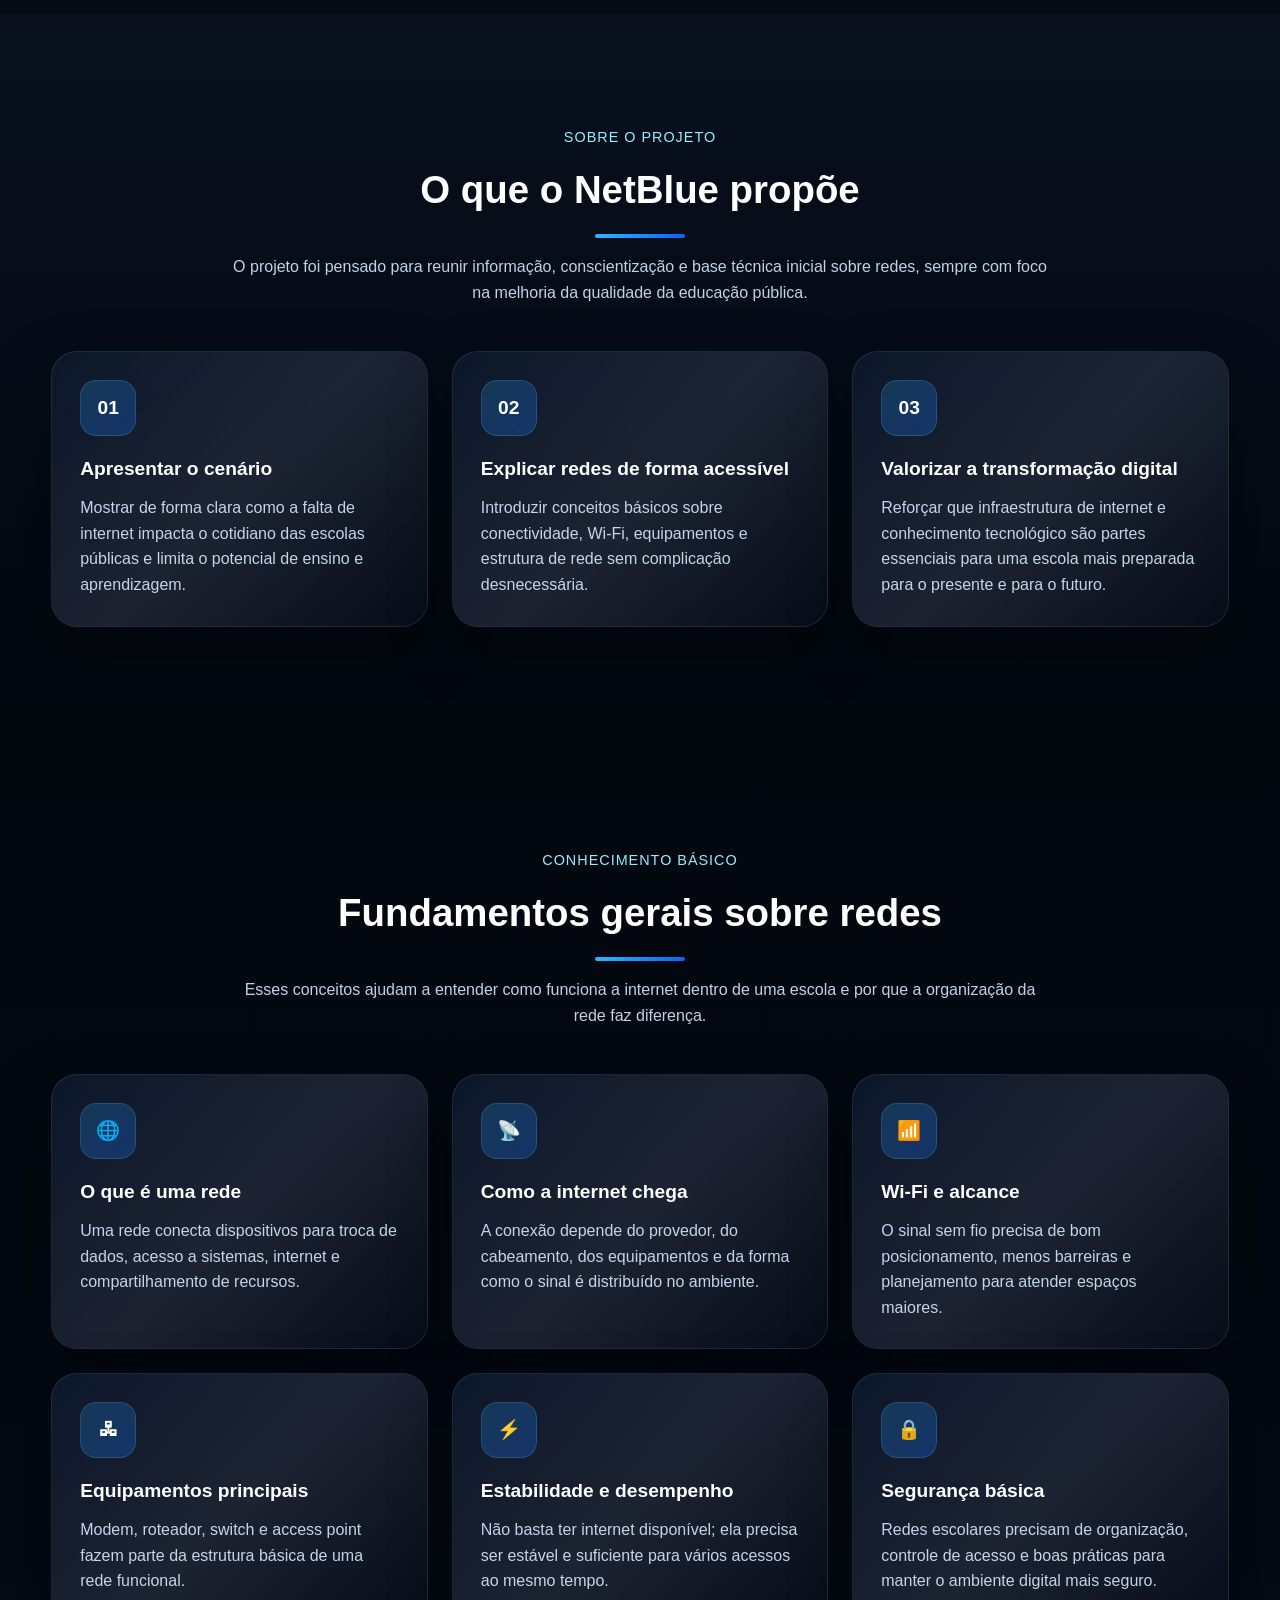
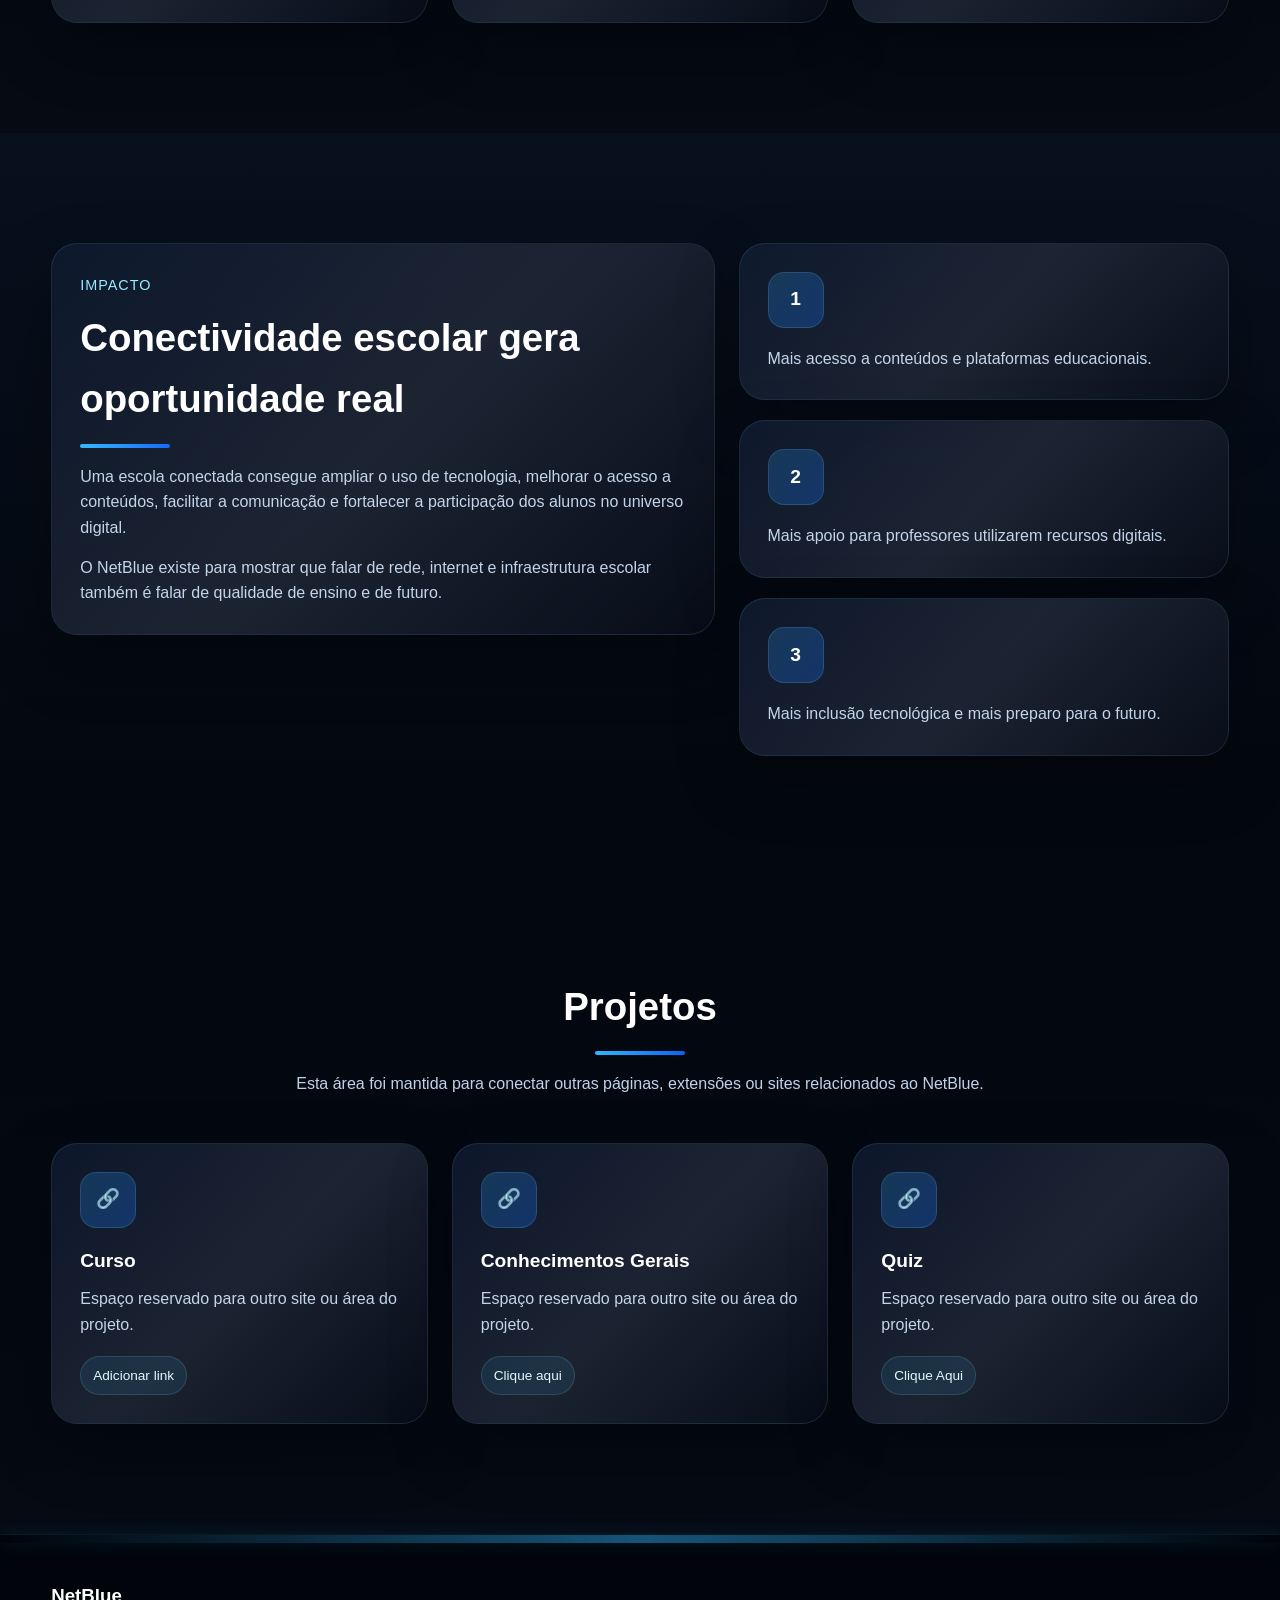
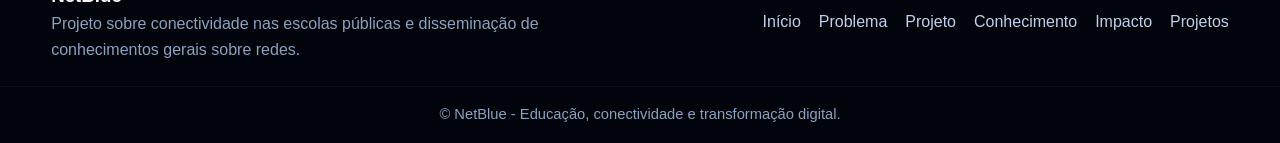
==== commit c40996fb: "Update index.html" ====
--- a/html/index.html
+++ b/html/index.html
@@ -399,6 +399,6 @@
     </div>
   </footer>
  
-  <script src="script.js"></script>
+  <script src="../JS/script.js"></script>
 </body>
 </html>
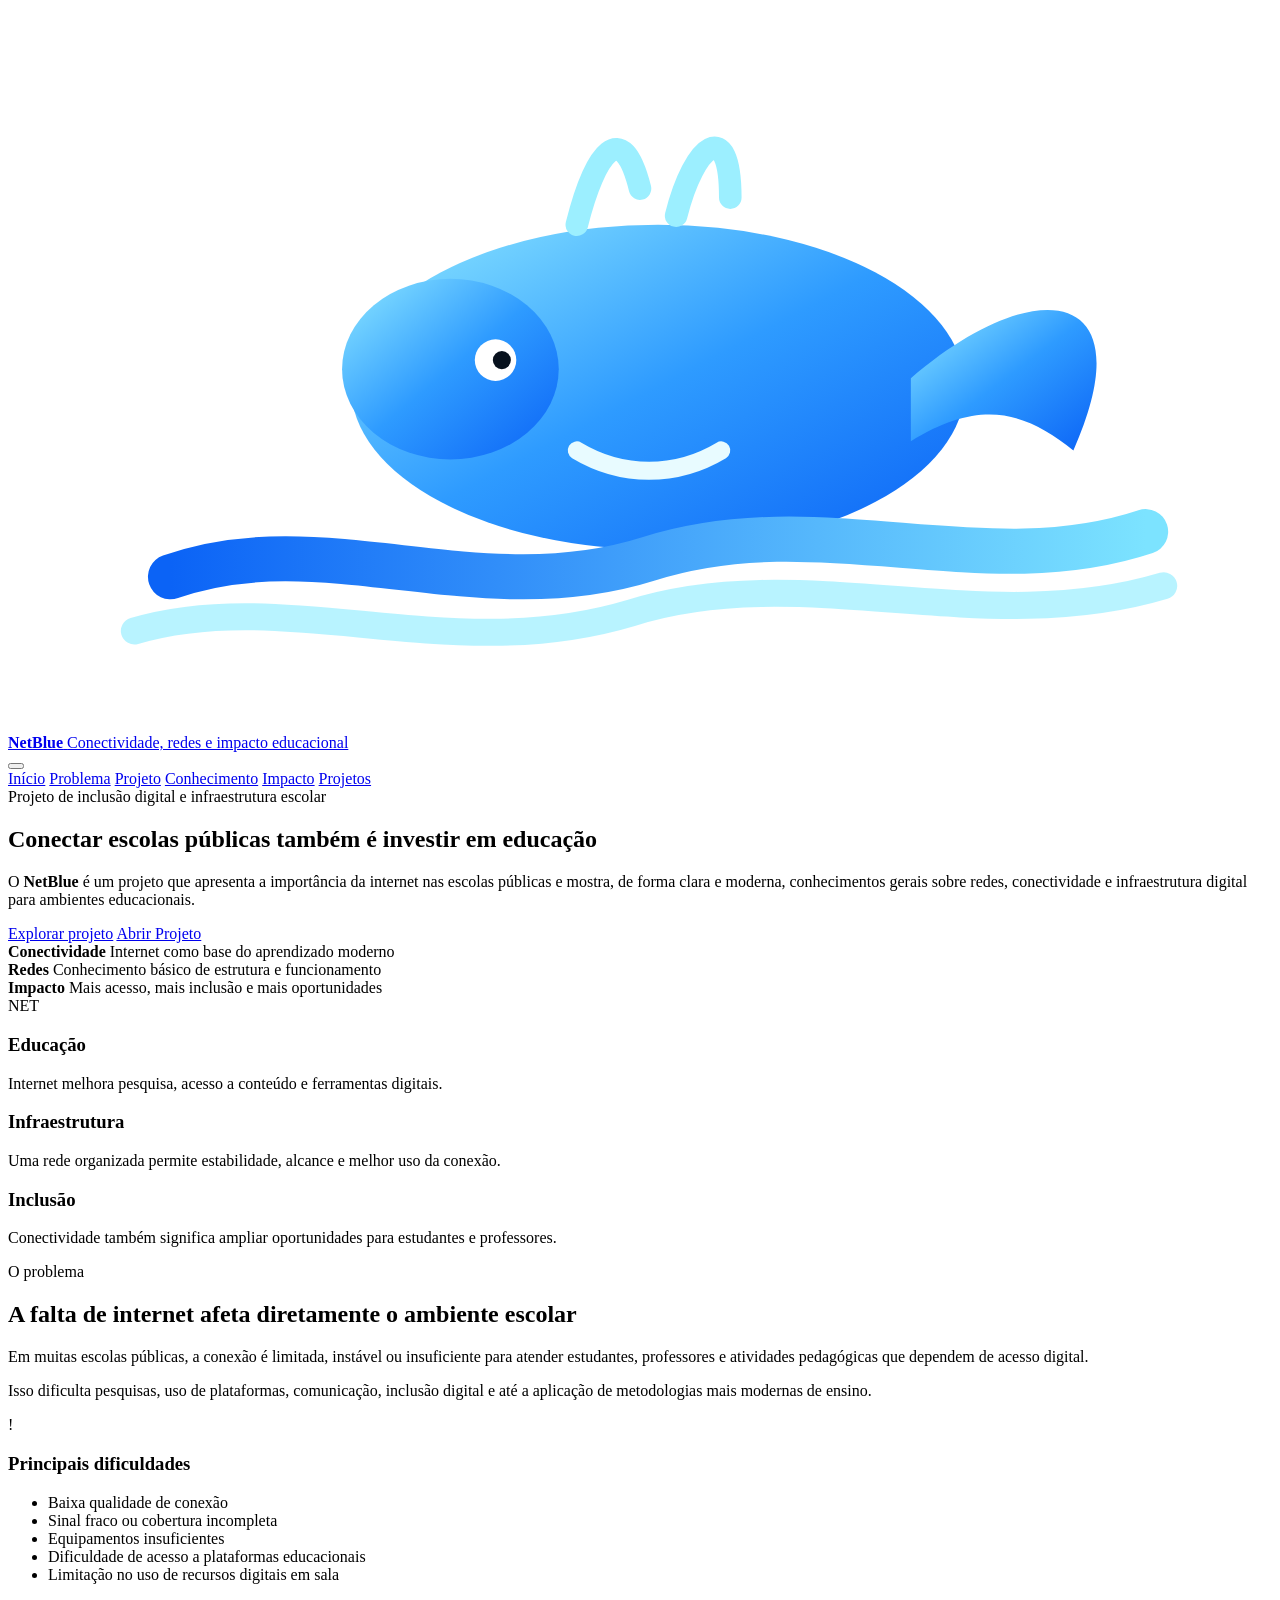
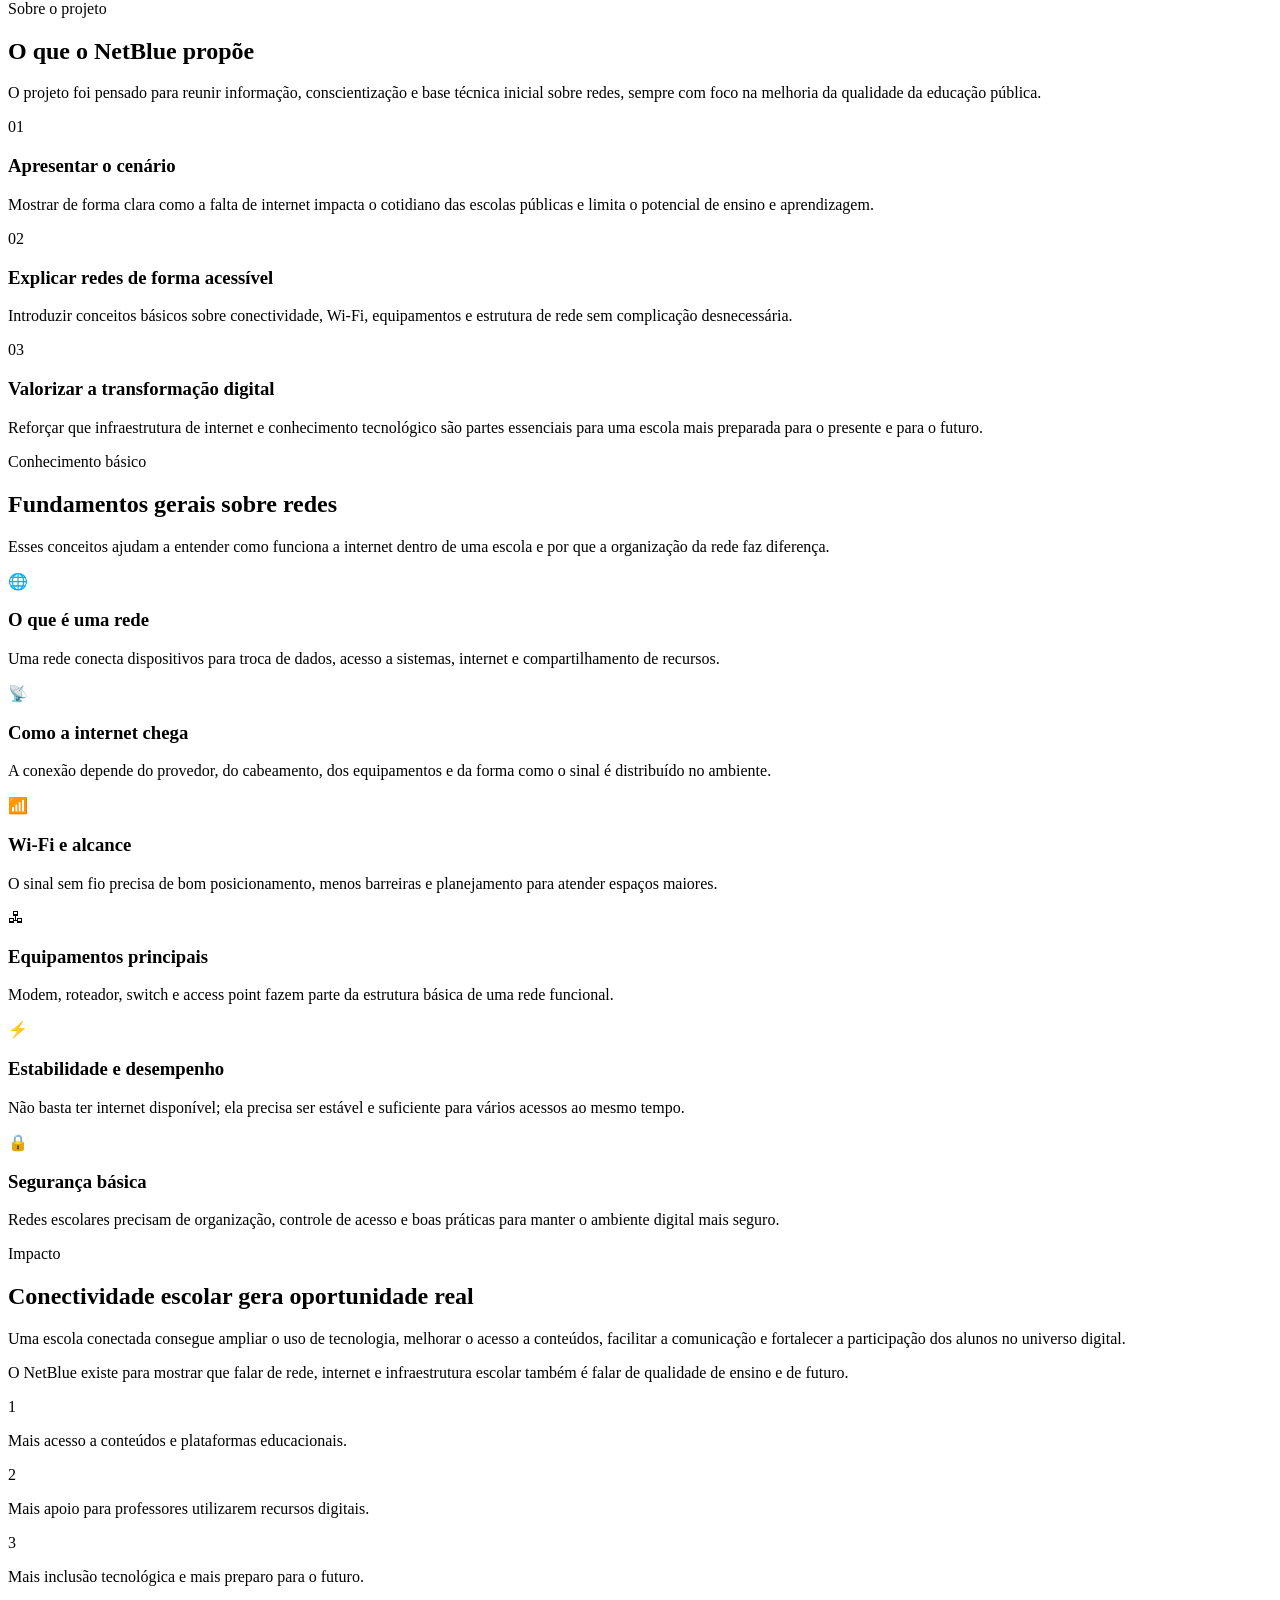
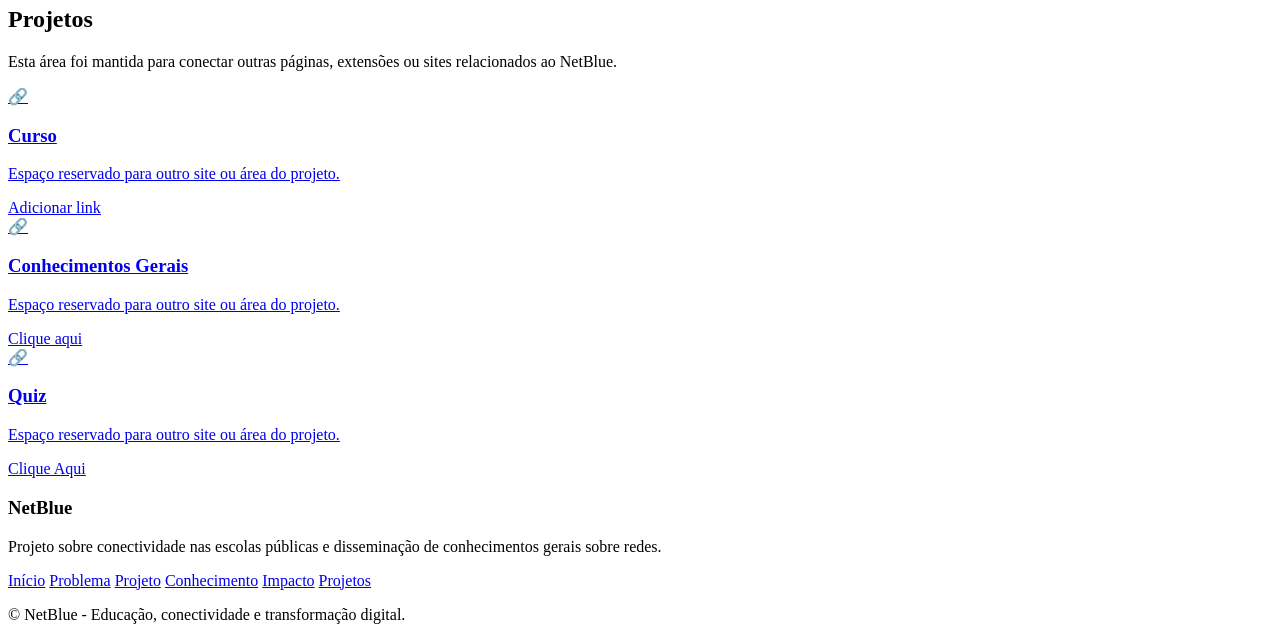
==== commit e21f47de: "Update index.html" ====
--- a/html/index.html
+++ b/html/index.html
@@ -7,7 +7,7 @@
   <meta
     name="description"
     content="NetBlue é um projeto sobre conectividade nas escolas públicas e conhecimentos gerais sobre redes."/>
-  <link rel="stylesheet" href="../css/style.css" />
+  <link rel="stylesheet" href="style.css" />
 </head>
 <body>
   <header class="navbar" id="topo">
@@ -399,6 +399,6 @@
     </div>
   </footer>
  
-  <script src="../JS/script.js"></script>
+  <script src="script.js"></script>
 </body>
 </html>
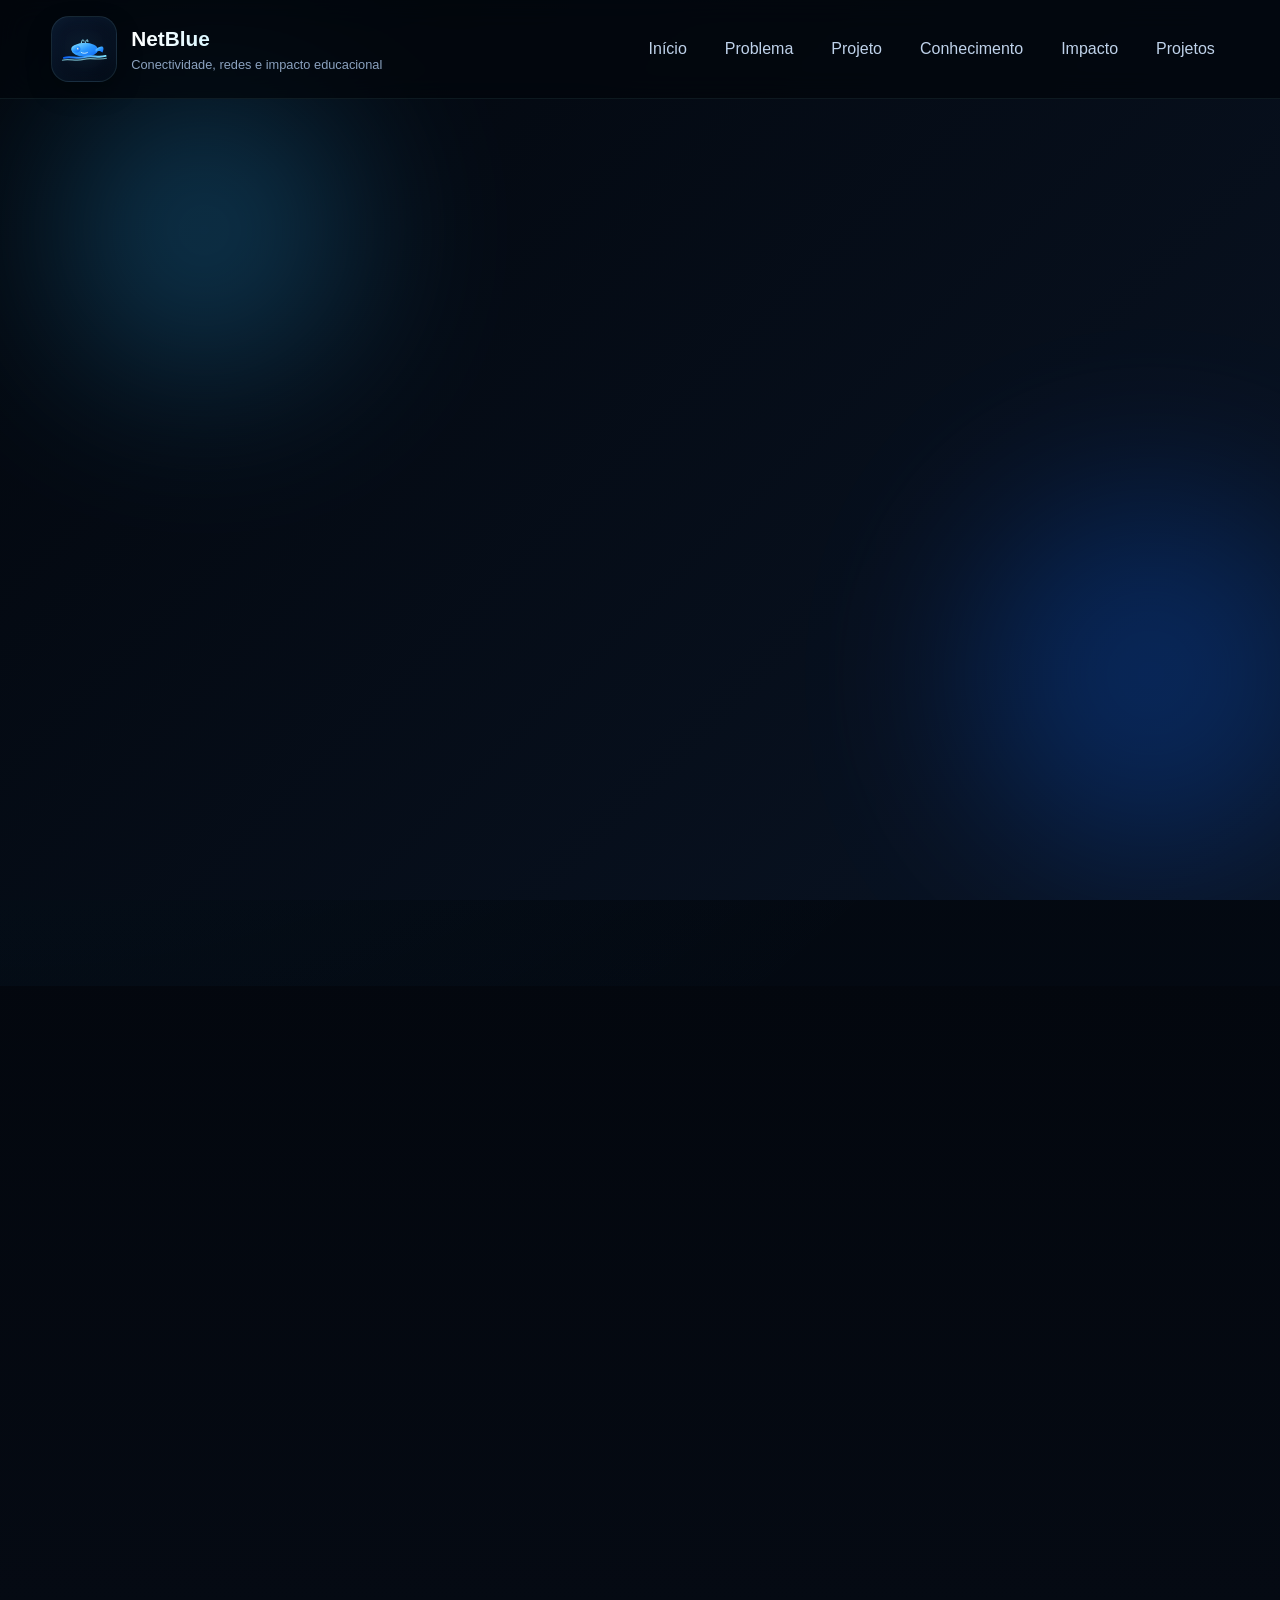
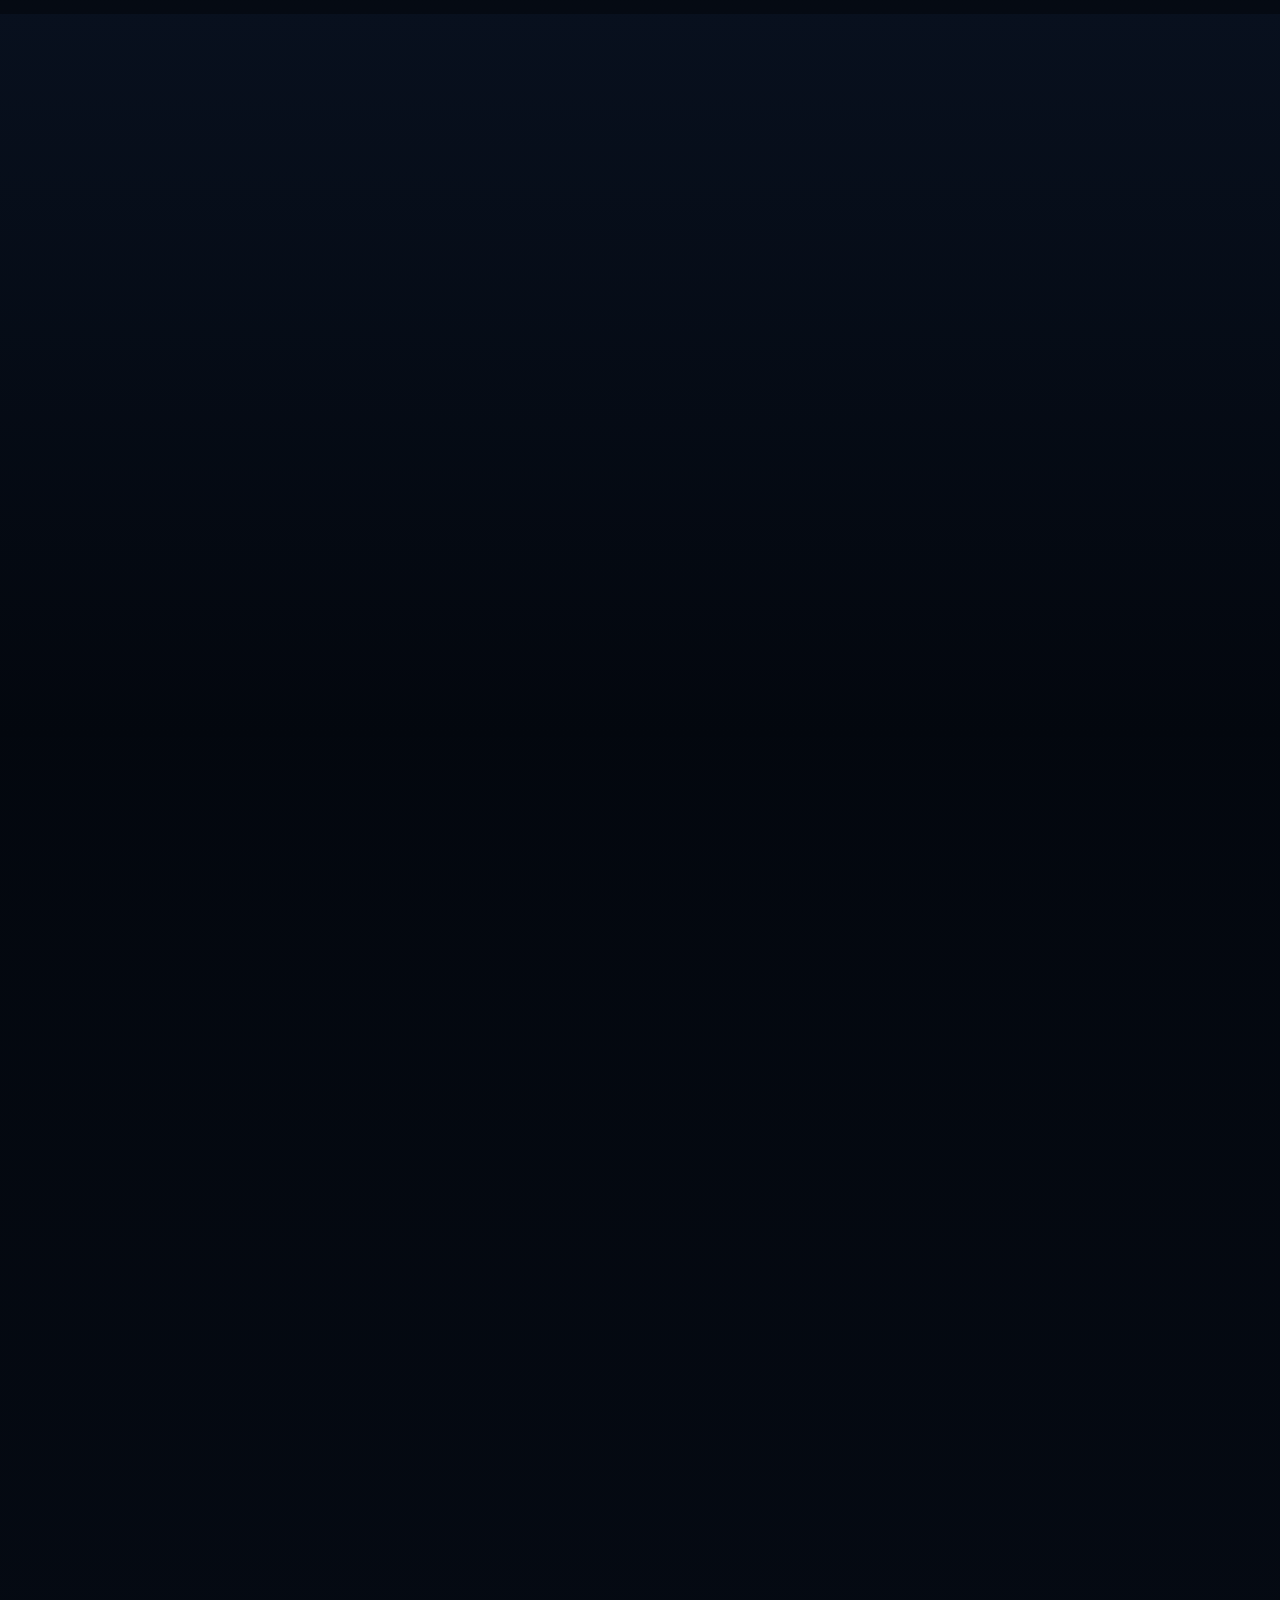
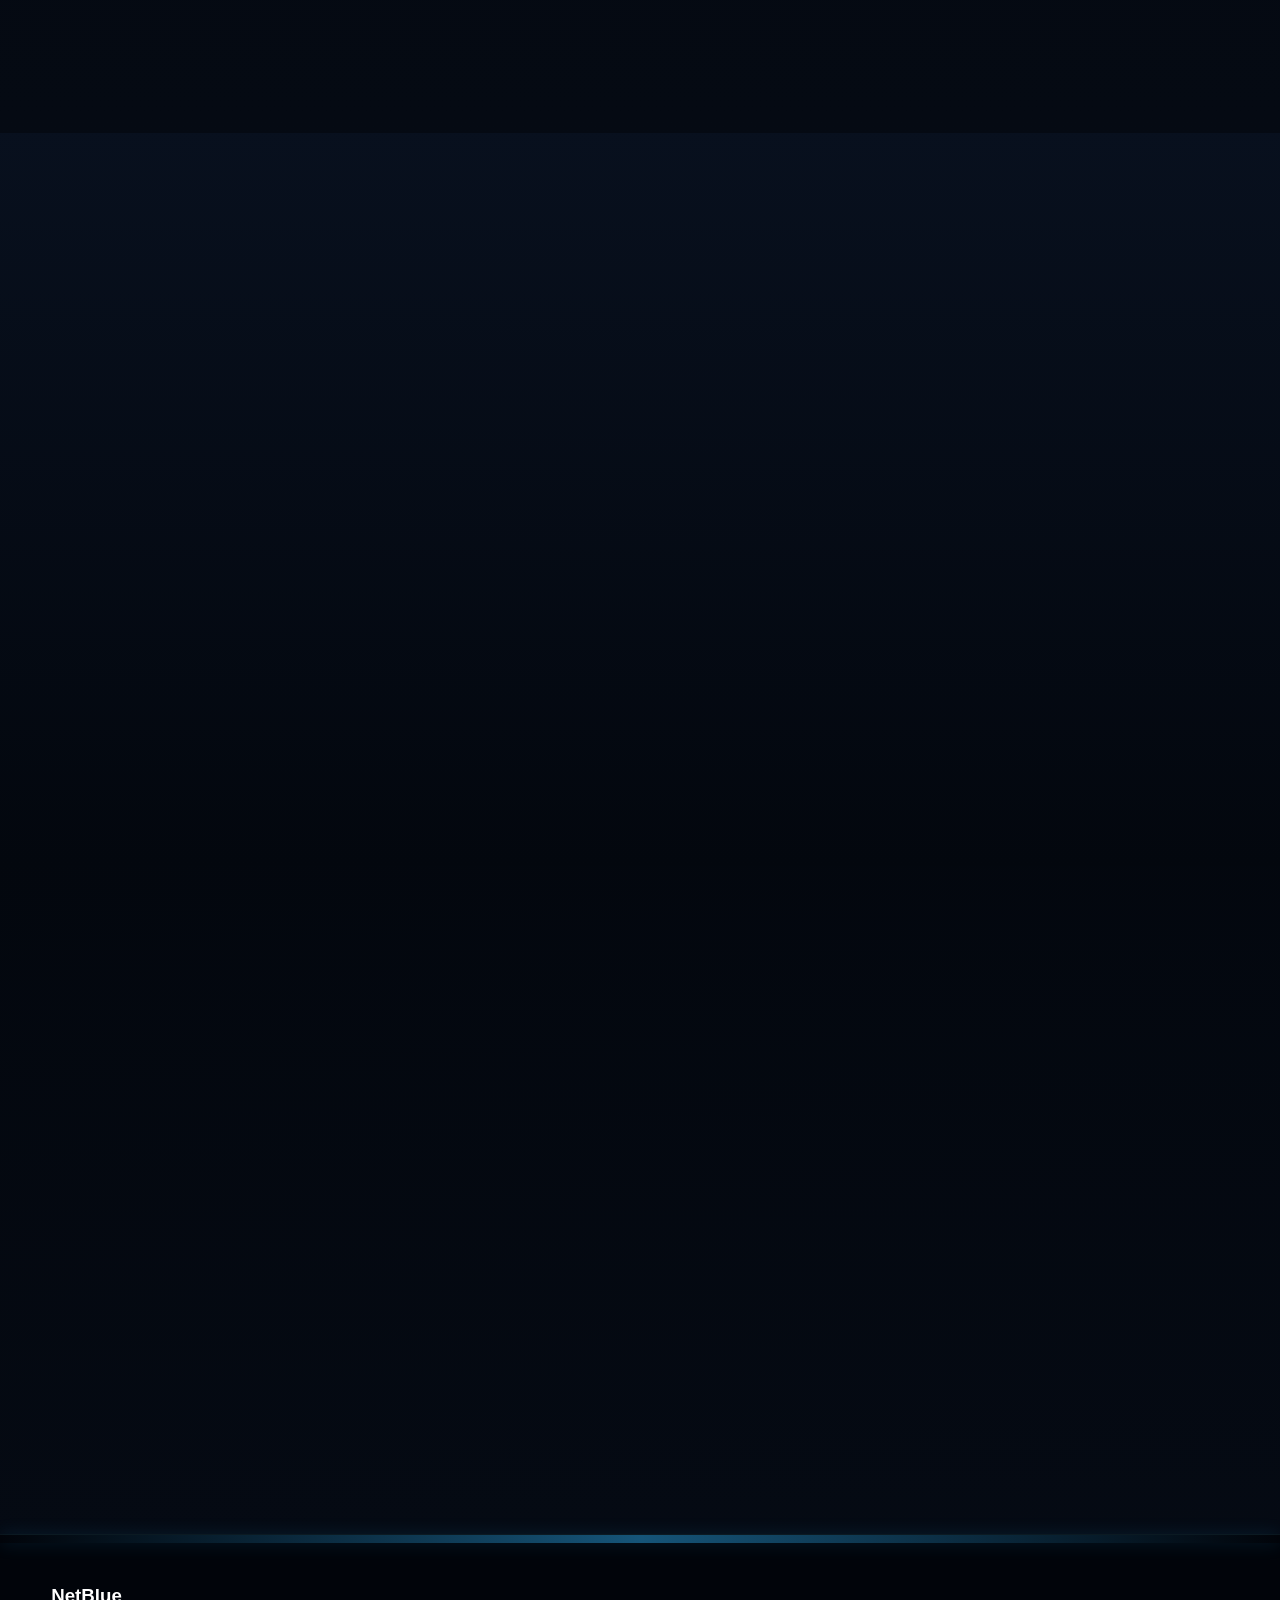
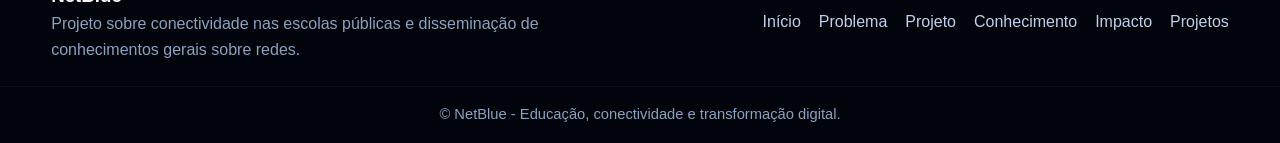
==== commit 4bfa2406: "Update index.html" ====
--- a/html/index.html
+++ b/html/index.html
@@ -7,7 +7,7 @@
   <meta
     name="description"
     content="NetBlue é um projeto sobre conectividade nas escolas públicas e conhecimentos gerais sobre redes."/>
-  <link rel="stylesheet" href="style.css" />
+  <link rel="stylesheet" href="../css/style.css" />
 </head>
 <body>
   <header class="navbar" id="topo">
--- a/css/style.css
+++ b/css/style.css
@@ -0,0 +1,803 @@
+:root {
+  --bg-1: #02050b;
+  --bg-2: #07111e;
+  --bg-3: #0d1a31;
+  --blue-1: #0b63f6;
+  --blue-2: #2eb6ff;
+  --blue-3: #94eeff;
+  --white: #ffffff;
+  --text-1: #e8f3ff;
+  --text-2: #bfd2ea;
+  --text-3: #8ba2bf;
+  --line: rgba(148, 238, 255, 0.14);
+  --card-bg: rgba(10, 18, 34, 0.78);
+  --card-border: rgba(148, 238, 255, 0.12);
+  --shadow-main: 0 24px 60px rgba(0, 0, 0, 0.35);
+  --shadow-blue: 0 14px 35px rgba(11, 99, 246, 0.24);
+  --radius-xl: 26px;
+  --radius-lg: 20px;
+  --radius-md: 14px;
+  --transition: 0.35s ease;
+}
+ 
+* {
+  margin: 0;
+  padding: 0;
+  box-sizing: border-box;
+}
+ 
+html {
+  scroll-behavior: smooth;
+}
+ 
+body {
+  font-family: "Segoe UI", Arial, sans-serif;
+  color: var(--white);
+  line-height: 1.6;
+  overflow-x: hidden;
+  background:
+    radial-gradient(circle at top left, rgba(46, 182, 255, 0.08), transparent 25%),
+    radial-gradient(circle at bottom right, rgba(11, 99, 246, 0.12), transparent 30%),
+    linear-gradient(180deg, #01040a 0%, #07111e 50%, #02050b 100%);
+}
+ 
+a {
+  color: inherit;
+  text-decoration: none;
+}
+ 
+.container {
+  width: min(1180px, 92%);
+  margin: 0 auto;
+}
+ 
+/* Scrollbar */
+::-webkit-scrollbar {
+  width: 10px;
+}
+ 
+::-webkit-scrollbar-track {
+  background: #07111e;
+}
+ 
+::-webkit-scrollbar-thumb {
+  background: linear-gradient(180deg, var(--blue-2), var(--blue-1));
+  border-radius: 999px;
+}
+ 
+/* Navbar */
+.navbar {
+  position: fixed;
+  inset: 0 0 auto 0;
+  z-index: 999;
+  padding: 16px 0;
+  background: rgba(2, 6, 12, 0.72);
+  backdrop-filter: blur(14px);
+  border-bottom: 1px solid rgba(148, 238, 255, 0.08);
+  transition: var(--transition);
+}
+ 
+.navbar.scrolled {
+  padding: 11px 0;
+  background: rgba(2, 6, 12, 0.94);
+  box-shadow: 0 10px 25px rgba(0, 0, 0, 0.28);
+}
+ 
+.nav-container {
+  display: flex;
+  justify-content: space-between;
+  align-items: center;
+  gap: 24px;
+}
+ 
+.brand {
+  display: flex;
+  align-items: center;
+  gap: 14px;
+}
+ 
+.logo-wrap {
+  width: 66px;
+  height: 66px;
+  display: grid;
+  place-items: center;
+  border-radius: 18px;
+  background: linear-gradient(145deg, rgba(11, 22, 42, 0.95), rgba(4, 8, 18, 0.95));
+  border: 1px solid rgba(148, 238, 255, 0.12);
+  box-shadow: inset 0 0 18px rgba(46, 182, 255, 0.06), 0 10px 25px rgba(0, 0, 0, 0.3);
+}
+ 
+.logo-svg {
+  width: 54px;
+  height: 54px;
+  filter: drop-shadow(0 0 14px rgba(46, 182, 255, 0.24));
+  animation: whaleFloat 3.8s ease-in-out infinite;
+}
+ 
+@keyframes whaleFloat {
+  0%, 100% { transform: translateY(0); }
+  50% { transform: translateY(-4px); }
+}
+ 
+.brand-text {
+  display: flex;
+  flex-direction: column;
+}
+ 
+.brand-text strong {
+  font-size: 1.3rem;
+  background: linear-gradient(90deg, #ffffff, #8fe7ff);
+  -webkit-background-clip: text;
+  background-clip: text;
+  -webkit-text-fill-color: transparent;
+  color: transparent;
+}
+ 
+.brand-text span {
+  font-size: 0.8rem;
+  color: var(--text-3);
+}
+ 
+.nav-menu {
+  display: flex;
+  gap: 10px;
+  align-items: center;
+}
+ 
+.nav-menu a {
+  padding: 10px 14px;
+  border-radius: 12px;
+  color: var(--text-2);
+  font-weight: 500;
+  position: relative;
+  transition: var(--transition);
+}
+ 
+.nav-menu a:hover {
+  color: var(--white);
+  background: rgba(46, 182, 255, 0.08);
+}
+ 
+.nav-menu a::after {
+  content: "";
+  position: absolute;
+  left: 14px;
+  right: 14px;
+  bottom: 6px;
+  height: 2px;
+  background: linear-gradient(90deg, transparent, var(--blue-2), transparent);
+  transform: scaleX(0);
+  transition: var(--transition);
+}
+ 
+.nav-menu a:hover::after {
+  transform: scaleX(1);
+}
+ 
+.menu-toggle {
+  display: none;
+  background: transparent;
+  border: 0;
+  cursor: pointer;
+}
+ 
+.menu-toggle span {
+  display: block;
+  width: 26px;
+  height: 3px;
+  margin: 5px 0;
+  border-radius: 999px;
+  background: white;
+}
+ 
+/* Hero */
+.hero {
+  min-height: 100vh;
+  padding-top: 110px;
+  display: flex;
+  align-items: center;
+  position: relative;
+  overflow: hidden;
+  background:
+    linear-gradient(135deg, rgba(2, 6, 12, 0.98), rgba(9, 19, 35, 0.92)),
+    linear-gradient(135deg, #07111e, #0d1a31);
+}
+ 
+.hero-glow {
+  position: absolute;
+  border-radius: 50%;
+  filter: blur(90px);
+  opacity: 0.28;
+}
+ 
+.glow-left {
+  width: 280px;
+  height: 280px;
+  background: #2cb6ff;
+  top: 10%;
+  left: 5%;
+}
+ 
+.glow-right {
+  width: 360px;
+  height: 360px;
+  background: #0b63f6;
+  right: -4%;
+  bottom: 5%;
+}
+ 
+.hero-grid {
+  display: grid;
+  grid-template-columns: 1.08fr 0.92fr;
+  gap: 50px;
+  align-items: center;
+  position: relative;
+  z-index: 2;
+}
+ 
+.hero-badge {
+  display: inline-block;
+  padding: 10px 16px;
+  margin-bottom: 18px;
+  border-radius: 999px;
+  color: #daf8ff;
+  border: 1px solid rgba(148, 238, 255, 0.16);
+  background: rgba(255, 255, 255, 0.03);
+  box-shadow: inset 0 0 20px rgba(46, 182, 255, 0.05);
+}
+ 
+.hero-content h1 {
+  font-size: clamp(2.5rem, 5vw, 4.9rem);
+  line-height: 1.05;
+  margin-bottom: 20px;
+  letter-spacing: -1px;
+}
+ 
+.hero-text {
+  font-size: 1.05rem;
+  color: var(--text-2);
+  max-width: 700px;
+}
+ 
+.hero-actions {
+  display: flex;
+  gap: 14px;
+  flex-wrap: wrap;
+  margin-top: 28px;
+  margin-bottom: 28px;
+}
+ 
+.btn {
+  padding: 14px 22px;
+  border-radius: 14px;
+  font-weight: 700;
+  transition: var(--transition);
+  display: inline-flex;
+  align-items: center;
+  justify-content: center;
+}
+ 
+.btn-primary {
+  background: linear-gradient(135deg, var(--blue-2), var(--blue-1));
+  color: white;
+  box-shadow: var(--shadow-blue);
+}
+ 
+.btn-primary:hover {
+  transform: translateY(-4px);
+}
+ 
+.btn-secondary {
+  color: var(--white);
+  border: 1px solid rgba(148, 238, 255, 0.16);
+  background: rgba(255, 255, 255, 0.03);
+}
+ 
+.btn-secondary:hover {
+  background: rgba(46, 182, 255, 0.08);
+  transform: translateY(-3px);
+}
+ 
+.hero-mini-cards {
+  display: grid;
+  grid-template-columns: repeat(3, 1fr);
+  gap: 14px;
+}
+ 
+.mini-card {
+  padding: 16px;
+  border-radius: 18px;
+  background: rgba(255, 255, 255, 0.04);
+  border: 1px solid rgba(148, 238, 255, 0.08);
+  box-shadow: inset 0 0 15px rgba(255, 255, 255, 0.02);
+}
+ 
+.mini-card strong {
+  display: block;
+  margin-bottom: 6px;
+  font-size: 0.95rem;
+}
+ 
+.mini-card span {
+  color: var(--text-3);
+  font-size: 0.88rem;
+}
+ 
+/* Network visual */
+.hero-visual {
+  display: flex;
+  justify-content: center;
+  align-items: center;
+  perspective: 1400px;
+}
+ 
+.network-visual {
+  width: 360px;
+  height: 360px;
+  position: relative;
+  transform-style: preserve-3d;
+  animation: sphereRotate 16s linear infinite;
+}
+ 
+@keyframes sphereRotate {
+  from { transform: rotateY(0deg) rotateX(12deg); }
+  to { transform: rotateY(360deg) rotateX(12deg); }
+}
+ 
+.ring {
+  position: absolute;
+  inset: 0;
+  border-radius: 50%;
+  border: 1px solid rgba(148, 238, 255, 0.2);
+  box-shadow: inset 0 0 24px rgba(46, 182, 255, 0.05);
+}
+ 
+.ring-1 { transform: rotateX(70deg); }
+.ring-2 { transform: rotateY(70deg); }
+.ring-3 { transform: rotateZ(25deg); }
+ 
+.node {
+  width: 16px;
+  height: 16px;
+  position: absolute;
+  border-radius: 50%;
+  background: linear-gradient(135deg, #b7f4ff, #0b63f6);
+  box-shadow: 0 0 18px rgba(46, 182, 255, 0.8);
+}
+ 
+.node-1 { top: 6%; left: 49%; }
+.node-2 { top: 30%; right: 1%; }
+.node-3 { bottom: 10%; right: 16%; }
+.node-4 { bottom: 12%; left: 20%; }
+.node-5 { top: 24%; left: 3%; }
+.node-6 { top: 70%; left: 50%; }
+ 
+.center-core {
+  width: 120px;
+  height: 120px;
+  position: absolute;
+  top: 50%;
+  left: 50%;
+  transform: translate(-50%, -50%);
+  border-radius: 50%;
+  display: grid;
+  place-items: center;
+  background: radial-gradient(circle at top, #43c4ff, #0b63f6 65%, #03111f 100%);
+  box-shadow: 0 0 45px rgba(46, 182, 255, 0.35);
+}
+ 
+.center-core span {
+  font-weight: 800;
+  letter-spacing: 2px;
+}
+ 
+/* Scroll indicator
+.scroll-indicator {
+  position: absolute;
+  left: 50%;
+  bottom: 10%;
+  transform: translateX(-50%);
+} */
+ 
+.mouse {
+  width: 26px;
+  height: 42px;
+  border-radius: 999px;
+  border: 2px solid rgba(148, 238, 255, 0.4);
+  position: relative;
+}
+ 
+.wheel {
+  width: 4px;
+  height: 8px;
+  border-radius: 999px;
+  background: var(--blue-3);
+  position: absolute;
+  top: 7px;
+  left: 50%;
+  transform: translateX(-50%);
+  animation: wheel 1.4s infinite;
+}
+ 
+@keyframes wheel {
+  0% { opacity: 1; transform: translateX(-50%) translateY(0); }
+  100% { opacity: 0; transform: translateX(-50%) translateY(14px); }
+}
+ 
+@keyframes bounce {
+  0%, 100% { transform: translateX(-50%) translateY(0); }
+  50% { transform: translateX(-50%) translateY(8px); }
+}
+ 
+/* Stats strip */
+.stats-section {
+  margin-top: -55px;
+  position: relative;
+  z-index: 5;
+}
+ 
+.stats-grid {
+  display: grid;
+  grid-template-columns: repeat(3, 1fr);
+  gap: 18px;
+}
+ 
+.stat-card {
+  position: relative;
+  padding: 24px;
+  border-radius: 22px;
+  background: linear-gradient(145deg, rgba(13, 24, 45, 0.95), rgba(7, 12, 24, 0.92));
+  border: 1px solid rgba(148, 238, 255, 0.12);
+  box-shadow: var(--shadow-main);
+  overflow: hidden;
+}
+ 
+.stat-card h3 {
+  margin-bottom: 10px;
+  color: var(--white);
+}
+ 
+.stat-card p {
+  color: var(--text-2);
+}
+ 
+/* Common sections */
+.section {
+  padding: 110px 0;
+}
+ 
+.section-dark {
+  background: linear-gradient(180deg, rgba(3, 7, 14, 0.96), rgba(5, 10, 19, 0.98));
+}
+ 
+.section-gradient {
+  background:
+    linear-gradient(180deg, rgba(8, 16, 30, 0.98), rgba(3, 7, 14, 1)),
+    radial-gradient(circle at center, rgba(46, 182, 255, 0.06), transparent 40%);
+}
+ 
+.section-header {
+  text-align: center;
+  max-width: 820px;
+  margin: 0 auto 46px;
+}
+ 
+.section-label {
+  display: inline-block;
+  text-transform: uppercase;
+  letter-spacing: 1px;
+  color: var(--blue-3);
+  font-size: 0.9rem;
+  margin-bottom: 10px;
+}
+ 
+.section-header h2,
+.section-copy h2,
+.impact-main h2 {
+  font-size: clamp(1.9rem, 3vw, 3rem);
+  margin-bottom: 14px;
+}
+ 
+.section-header p,
+.section-copy p,
+.impact-main p {
+  color: var(--text-2);
+}
+ 
+.section-copy p + p,
+.impact-main p + p {
+  margin-top: 14px;
+}
+ 
+.divider {
+  width: 90px;
+  height: 4px;
+  margin: 0 auto 16px;
+  border-radius: 999px;
+  background: linear-gradient(90deg, var(--blue-2), var(--blue-1));
+}
+ 
+.divider.left {
+  margin-left: 0;
+}
+ 
+.section-grid {
+  display: grid;
+  grid-template-columns: 1.05fr 0.95fr;
+  gap: 30px;
+  align-items: center;
+}
+ 
+.section-grid.reverse {
+  grid-template-columns: 1fr 1fr;
+}
+ 
+/* Panels and cards */
+.section-panel,
+.glass-card,
+.impact-main {
+  position: relative;
+  overflow: hidden;
+  padding: 28px;
+  border-radius: var(--radius-xl);
+  background: linear-gradient(145deg, rgba(13, 24, 45, 0.92), rgba(7, 12, 24, 0.88));
+  border: 1px solid var(--card-border);
+  box-shadow: var(--shadow-main);
+  transform-style: preserve-3d;
+  transition: transform 0.25s ease, border-color 0.25s ease, box-shadow 0.25s ease;
+}
+ 
+.section-panel:hover,
+.glass-card:hover,
+.impact-main:hover {
+  border-color: rgba(148, 238, 255, 0.28);
+  box-shadow: 0 26px 65px rgba(0, 0, 0, 0.4), 0 0 25px rgba(46, 182, 255, 0.1);
+}
+ 
+.panel-icon,
+.card-icon,
+.emoji-icon {
+  width: 56px;
+  height: 56px;
+  border-radius: 16px;
+  display: grid;
+  place-items: center;
+  margin-bottom: 18px;
+  background: linear-gradient(135deg, rgba(46, 182, 255, 0.2), rgba(11, 99, 246, 0.3));
+  border: 1px solid rgba(148, 238, 255, 0.14);
+  font-weight: 800;
+  font-size: 1.2rem;
+}
+ 
+.section-panel h3,
+.glass-card h3 {
+  margin-bottom: 10px;
+  font-size: 1.2rem;
+}
+ 
+.section-panel ul {
+  list-style: none;
+  margin-top: 12px;
+}
+ 
+.section-panel li {
+  color: var(--text-2);
+  padding: 10px 0;
+  border-bottom: 1px solid rgba(148, 238, 255, 0.08);
+}
+ 
+.card-grid {
+  display: grid;
+  gap: 24px;
+}
+ 
+.three-cols {
+  grid-template-columns: repeat(3, 1fr);
+}
+ 
+.glass-card p {
+  color: var(--text-2);
+}
+ 
+.card-shine {
+  position: absolute;
+  inset: -120%;
+  background: linear-gradient(
+    120deg,
+    transparent 35%,
+    rgba(255, 255, 255, 0.08) 50%,
+    transparent 65%
+  );
+  transform: rotate(14deg);
+  transition: 0.9s ease;
+  pointer-events: none;
+}
+ 
+.glass-card:hover .card-shine,
+.stat-card:hover .card-shine,
+.section-panel:hover .card-shine,
+.impact-main:hover .card-shine {
+  inset: 120%;
+}
+ 
+.impact-layout {
+  display: grid;
+  grid-template-columns: 1.15fr 0.85fr;
+  gap: 24px;
+  align-items: start;
+}
+ 
+.impact-side {
+  display: grid;
+  gap: 20px;
+}
+ 
+.link-card {
+  display: block;
+}
+ 
+.link-pill {
+  display: inline-block;
+  margin-top: 18px;
+  padding: 8px 12px;
+  border-radius: 999px;
+  font-size: 0.85rem;
+  color: #dcf8ff;
+  background: rgba(46, 182, 255, 0.1);
+  border: 1px solid rgba(148, 238, 255, 0.14);
+}
+ 
+/* Footer */
+.footer {
+  background: #01040a;
+  border-top: 1px solid rgba(148, 238, 255, 0.06);
+}
+ 
+.footer-top-line {
+  height: 8px;
+  background: linear-gradient(90deg, transparent, rgba(46, 182, 255, 0.45), transparent);
+  box-shadow: 0 0 18px rgba(46, 182, 255, 0.16);
+}
+ 
+.footer-content {
+  padding: 38px 0 24px;
+  display: flex;
+  justify-content: space-between;
+  gap: 24px;
+  flex-wrap: wrap;
+}
+ 
+.footer-brand p {
+  max-width: 520px;
+  color: var(--text-3);
+}
+ 
+.footer-nav {
+  display: flex;
+  gap: 18px;
+  flex-wrap: wrap;
+  align-items: center;
+}
+ 
+.footer-nav a {
+  color: var(--text-2);
+  transition: var(--transition);
+}
+ 
+.footer-nav a:hover {
+  color: var(--blue-3);
+}
+ 
+.footer-bottom {
+  text-align: center;
+  padding: 16px;
+  border-top: 1px solid rgba(148, 238, 255, 0.05);
+  color: var(--text-3);
+  font-size: 0.92rem;
+}
+ 
+/* Reveal */
+.reveal {
+  opacity: 0;
+  transform: translateY(28px);
+  transition: 0.8s ease;
+}
+ 
+.reveal.visible {
+  opacity: 1;
+  transform: translateY(0);
+}
+ 
+/* Responsive */
+@media (max-width: 1024px) {
+  .hero-grid,
+  .section-grid,
+  .impact-layout,
+  .three-cols,
+  .stats-grid,
+  .hero-mini-cards {
+    grid-template-columns: 1fr;
+  }
+ 
+  .hero-visual {
+    order: -1;
+  }
+ 
+  .network-visual {
+    width: 280px;
+    height: 280px;
+  }
+}
+ 
+@media (max-width: 768px) {
+  .menu-toggle {
+    display: block;
+  }
+ 
+  .nav-menu {
+    position: absolute;
+    top: 84px;
+    right: 4%;
+    width: 250px;
+    display: none;
+    flex-direction: column;
+    padding: 14px;
+    border-radius: 18px;
+    background: rgba(4, 9, 18, 0.96);
+    border: 1px solid rgba(148, 238, 255, 0.1);
+    box-shadow: 0 18px 30px rgba(0, 0, 0, 0.34);
+  }
+ 
+  .nav-menu.active {
+    display: flex;
+  }
+ 
+  .hero {
+    padding-top: 120px;
+  }
+ 
+  .hero-actions {
+    flex-direction: column;
+    align-items: stretch;
+  }
+ 
+  .btn {
+    width: 100%;
+  }
+ 
+  .brand-text span {
+    display: none;
+  }
+}
+ 
+@media (max-width: 520px) {
+  .logo-wrap {
+    width: 58px;
+    height: 58px;
+  }
+ 
+  .logo-svg {
+    width: 48px;
+    height: 48px;
+  }
+ 
+  .brand-text strong {
+    font-size: 1.1rem;
+  }
+ 
+  .section,
+  .stats-section {
+    padding-top: 84px;
+  }
+ 
+  .glass-card,
+  .section-panel,
+  .impact-main,
+  .stat-card {
+    padding: 22px;
+  }
+ 
+  .hero-content h1 {
+    font-size: 2.1rem;
+  }
+}
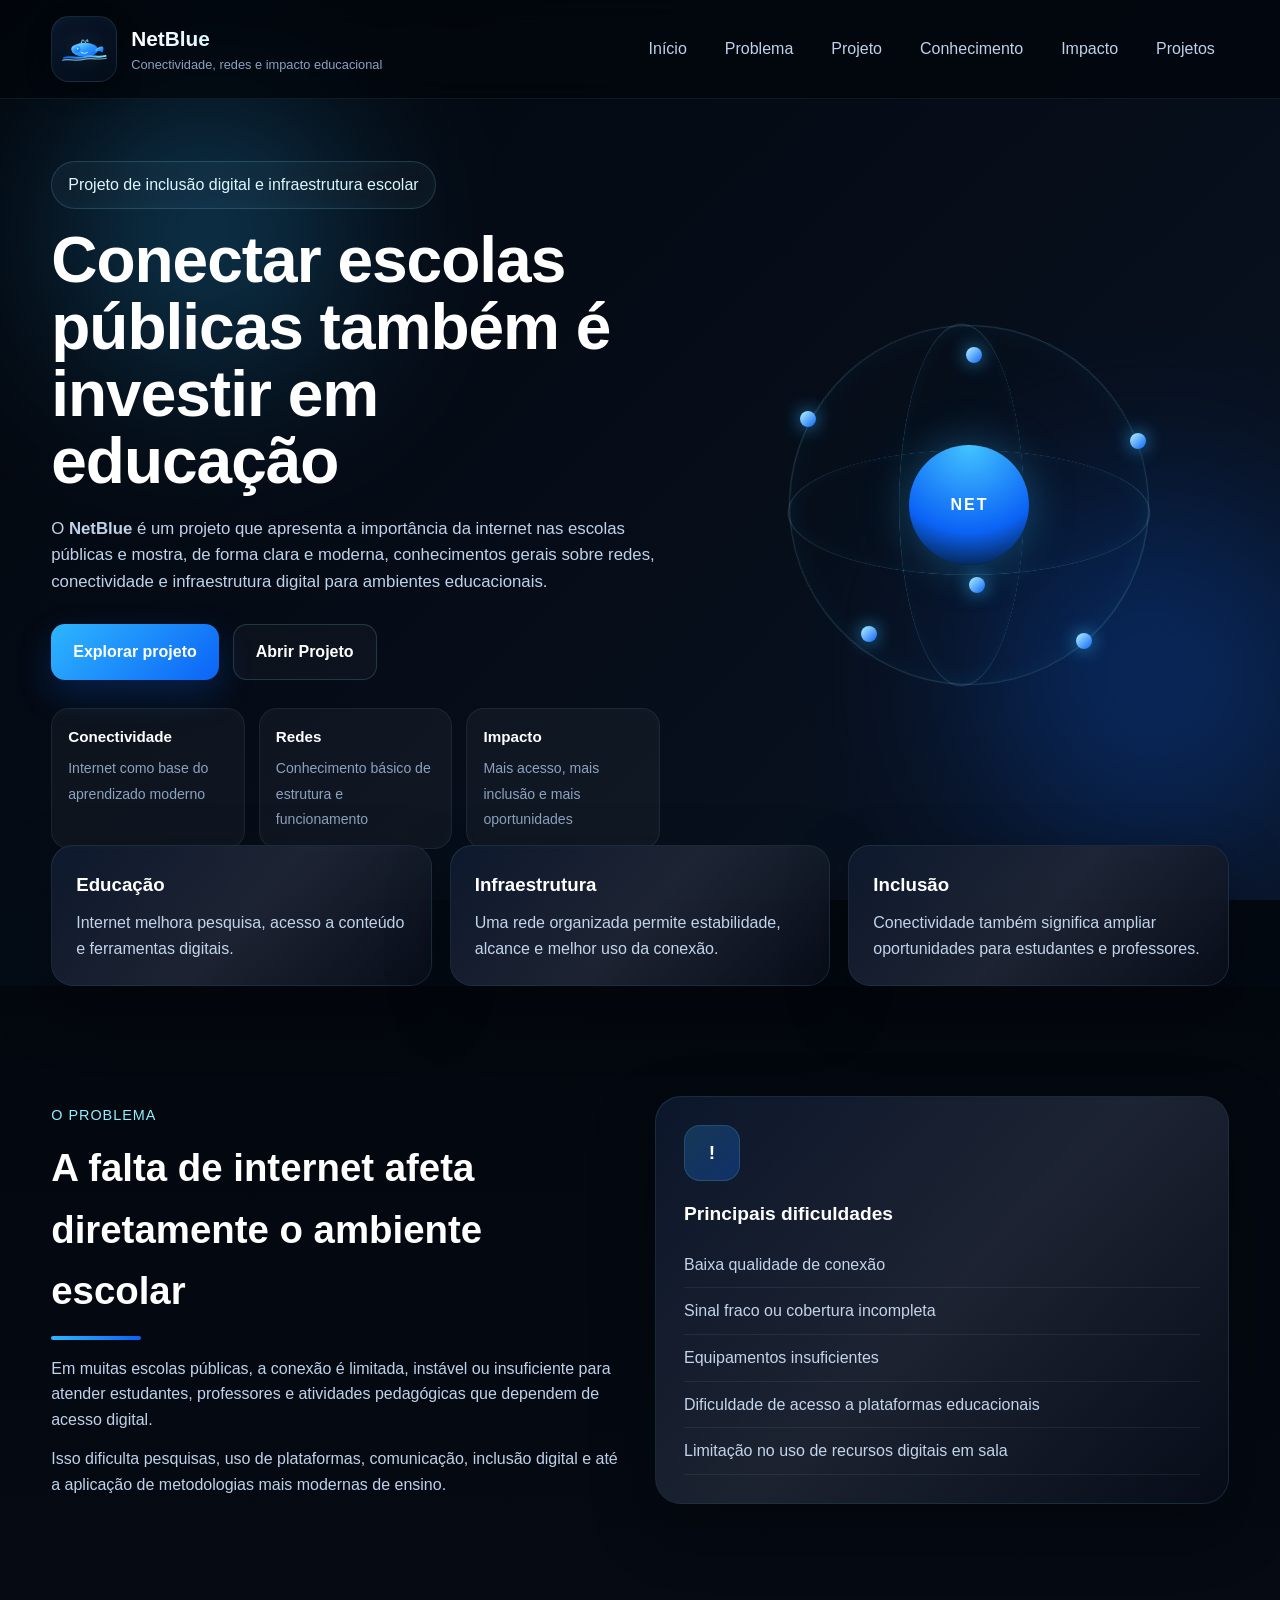
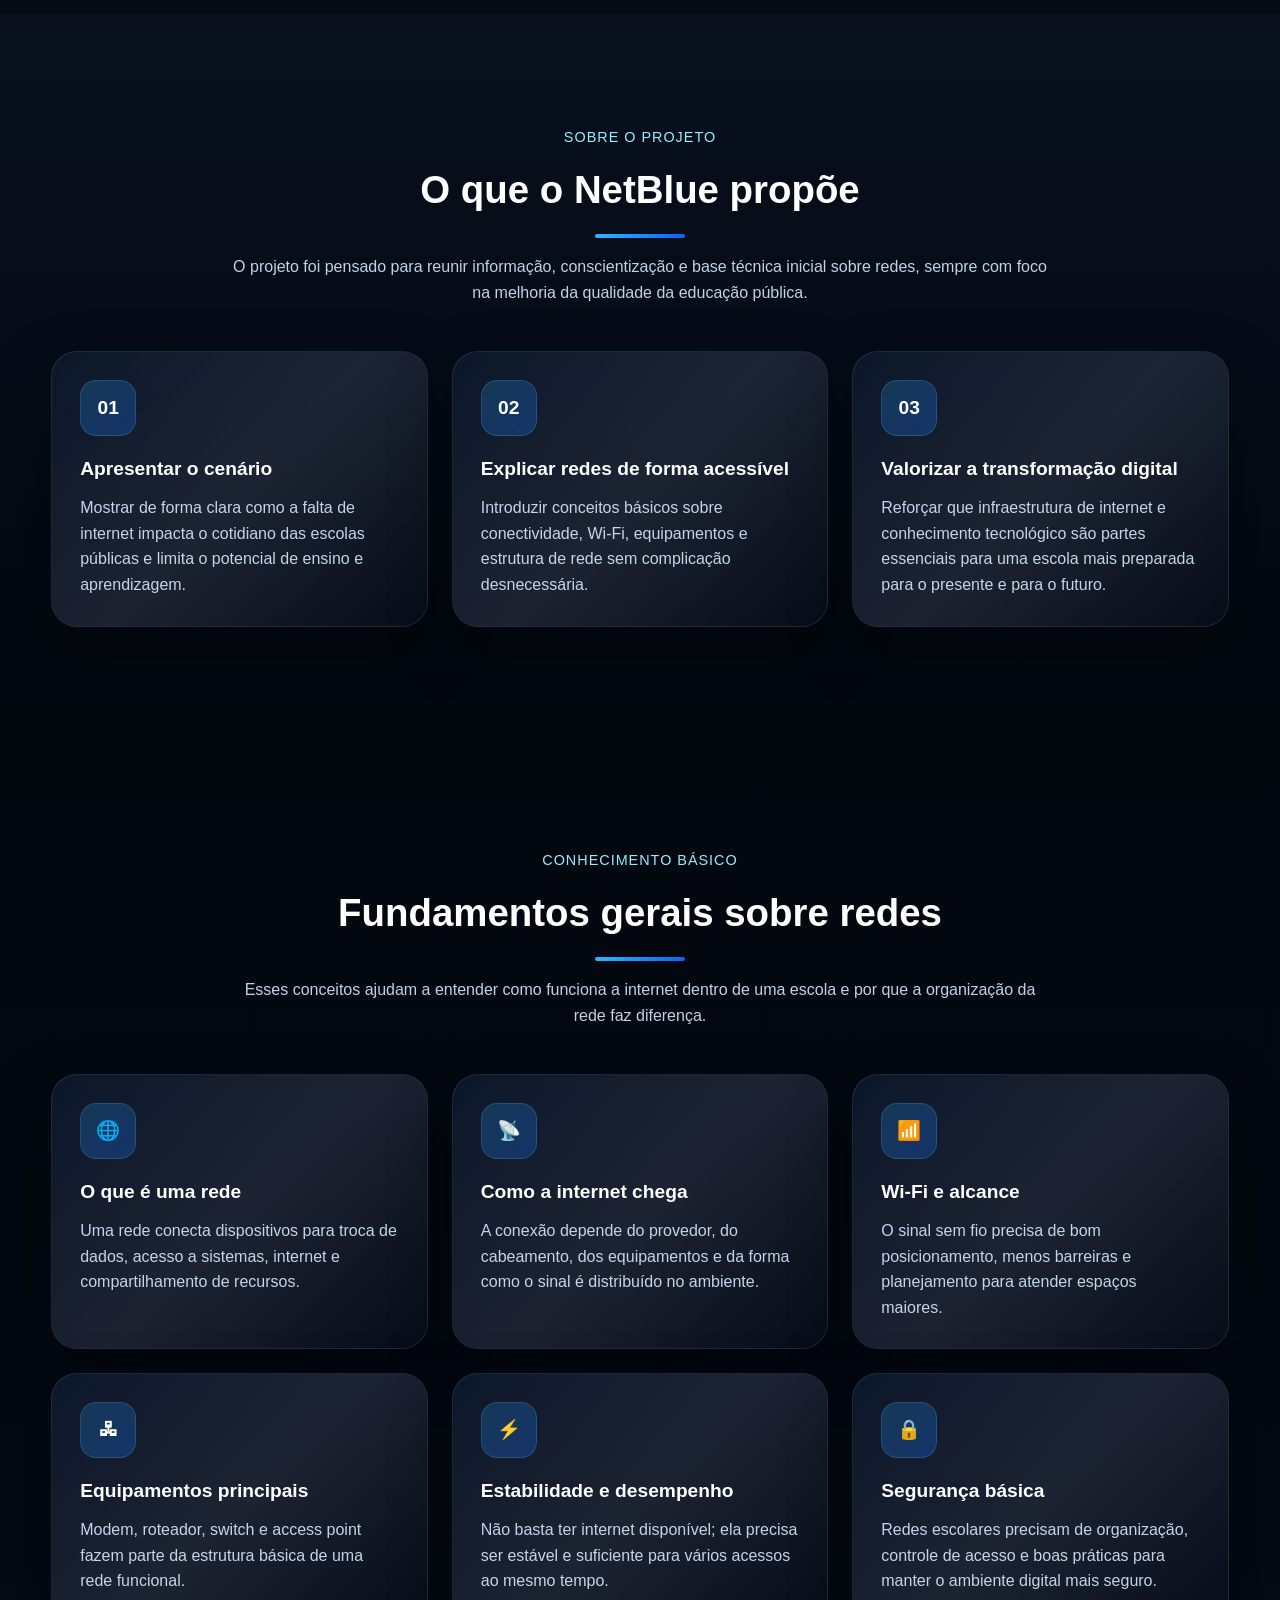
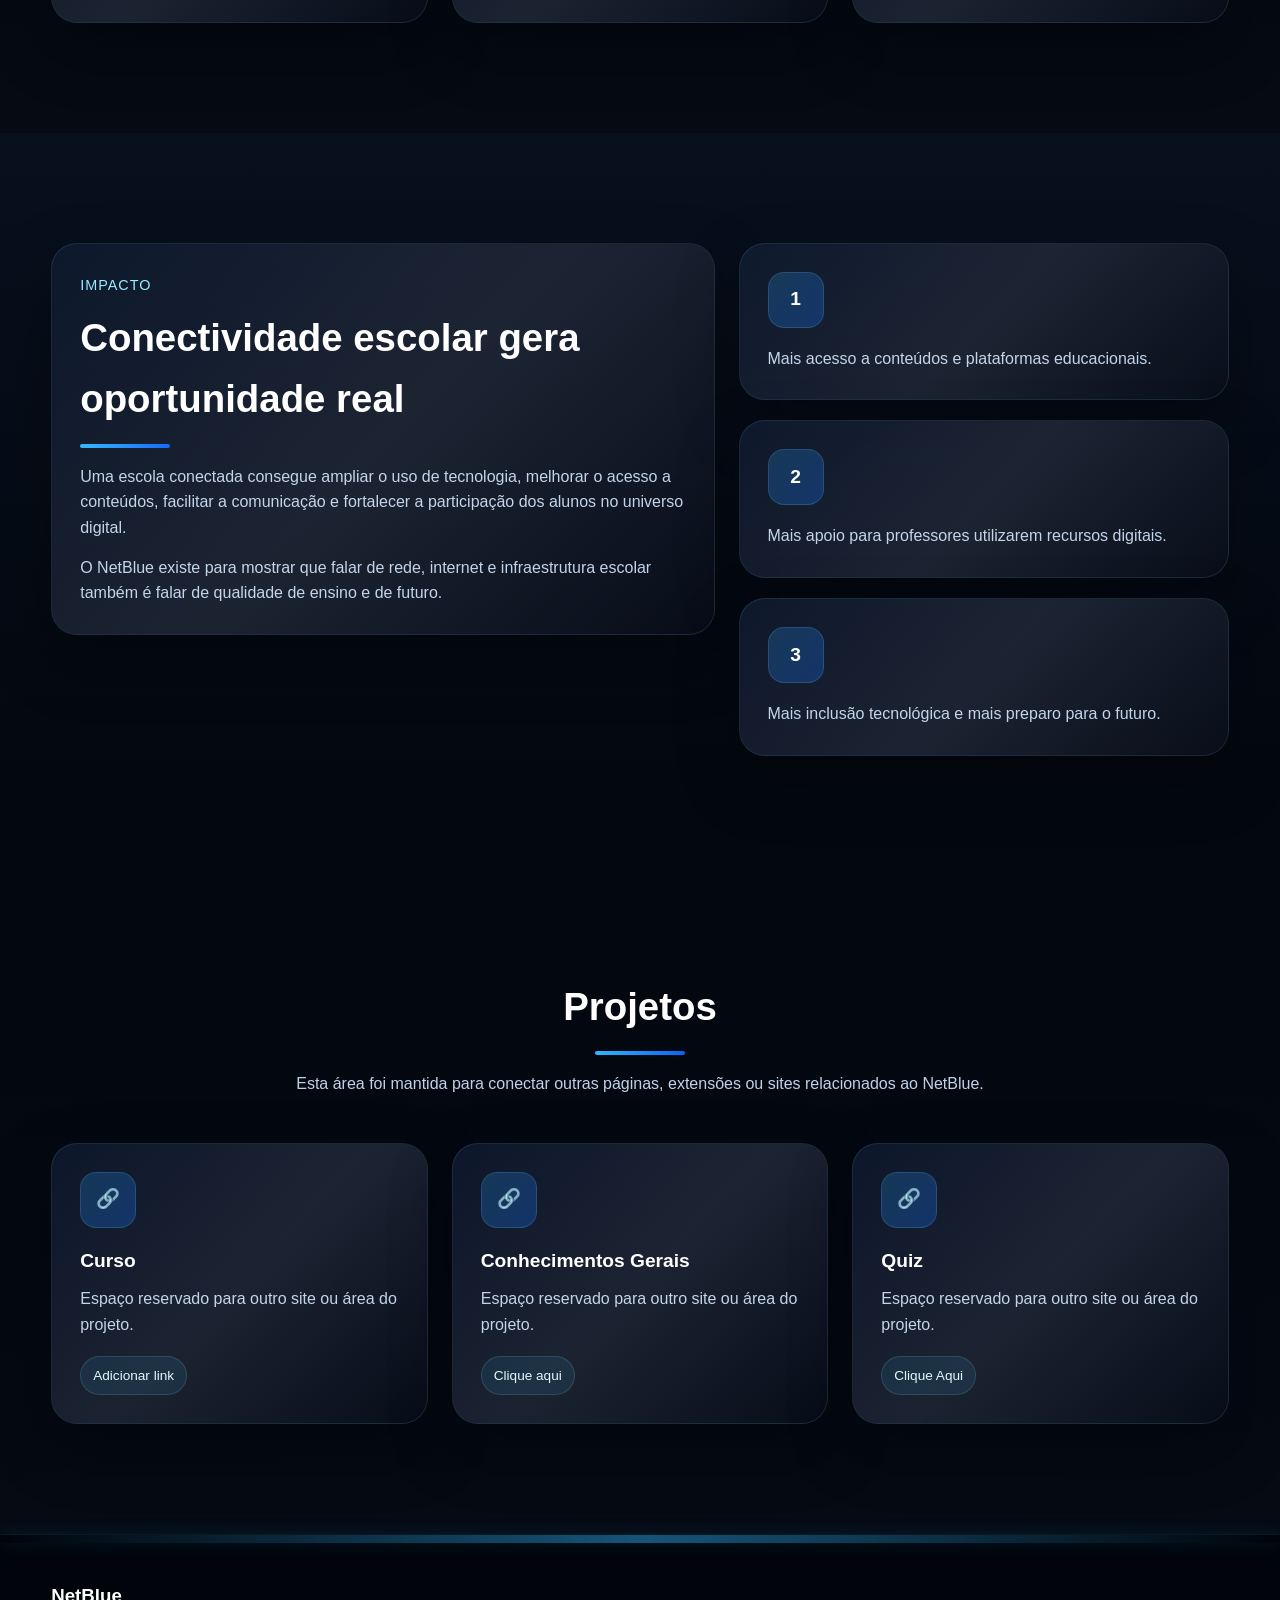
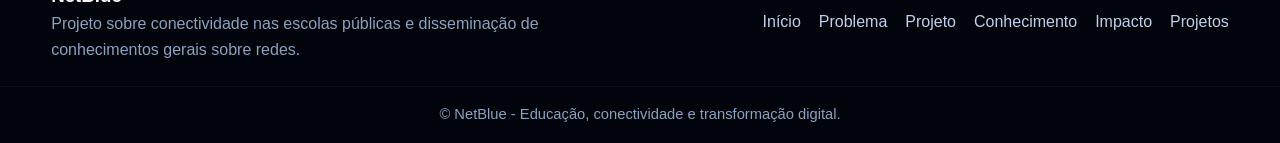
==== commit 872a7e8b: "Update index.html" ====
--- a/html/index.html
+++ b/html/index.html
@@ -399,6 +399,6 @@
     </div>
   </footer>
  
-  <script src="script.js"></script>
+  <script src="../js/script.js"></script>
 </body>
 </html>
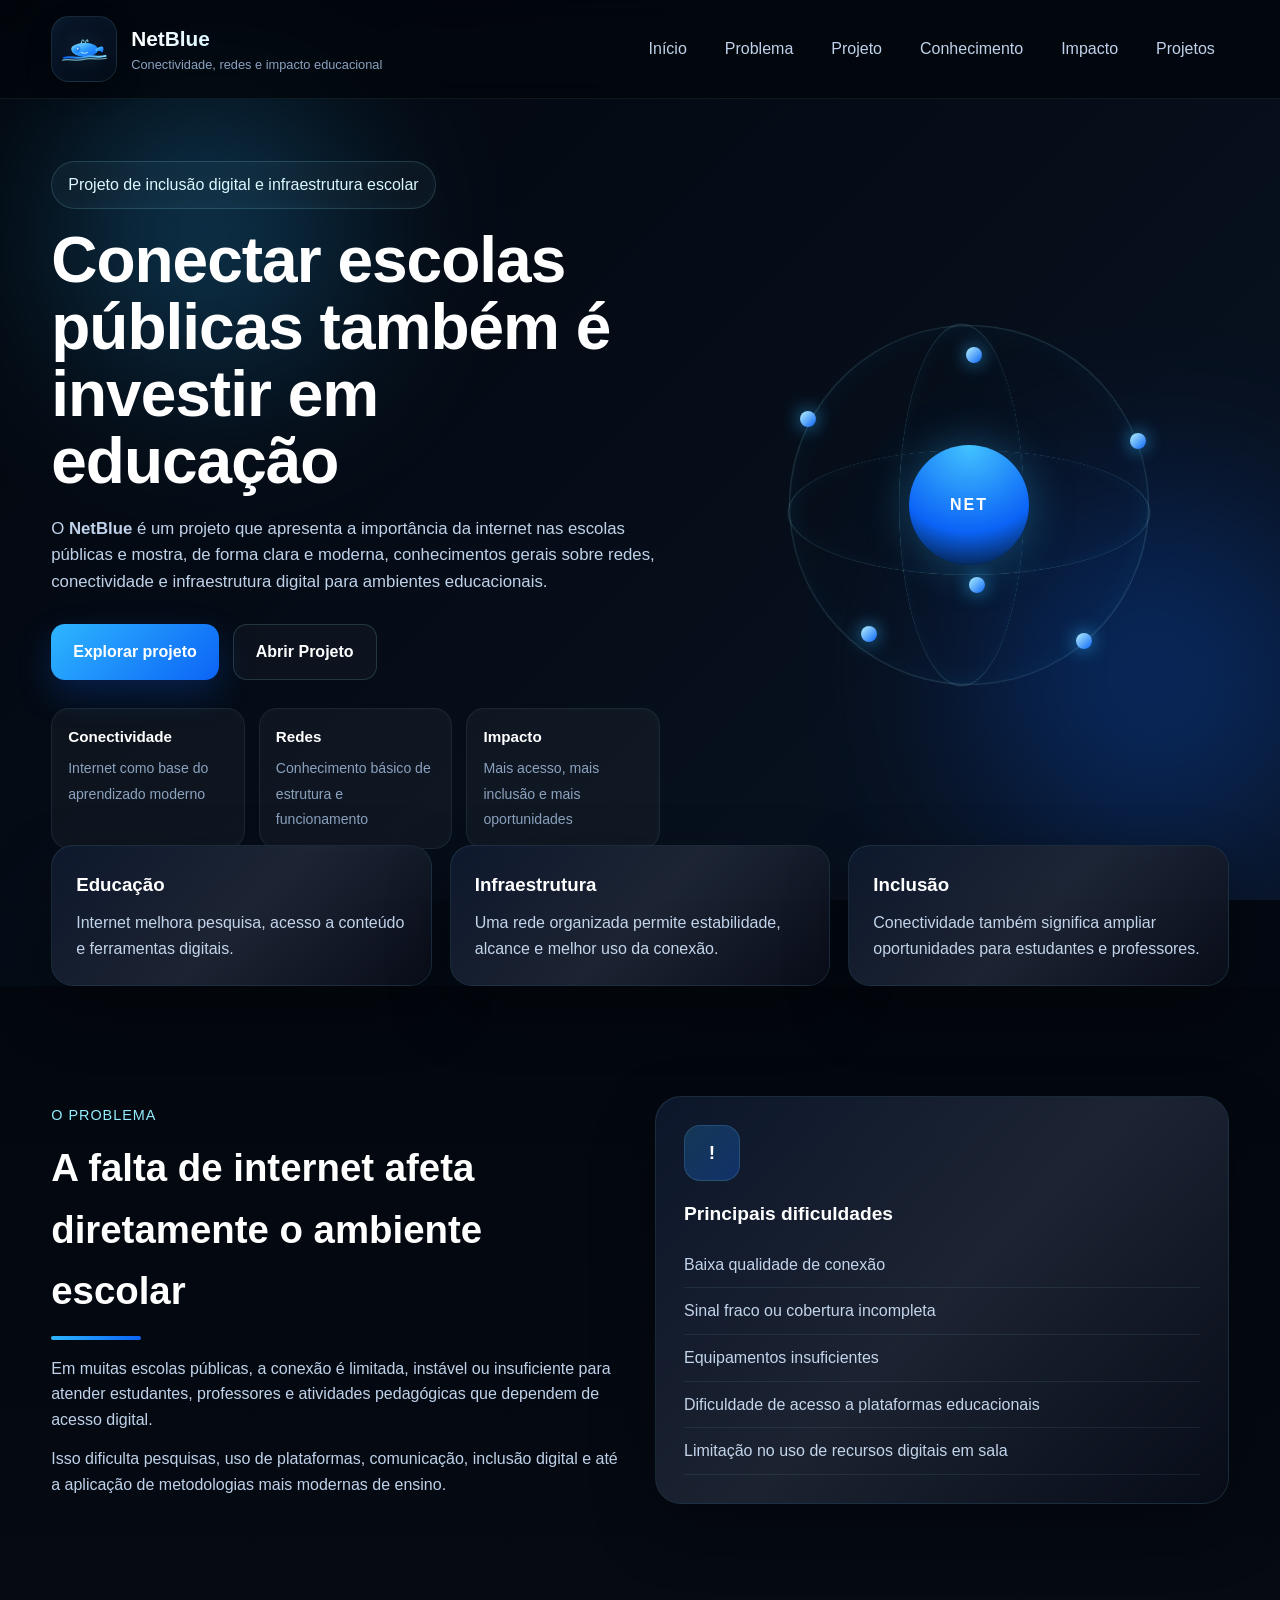
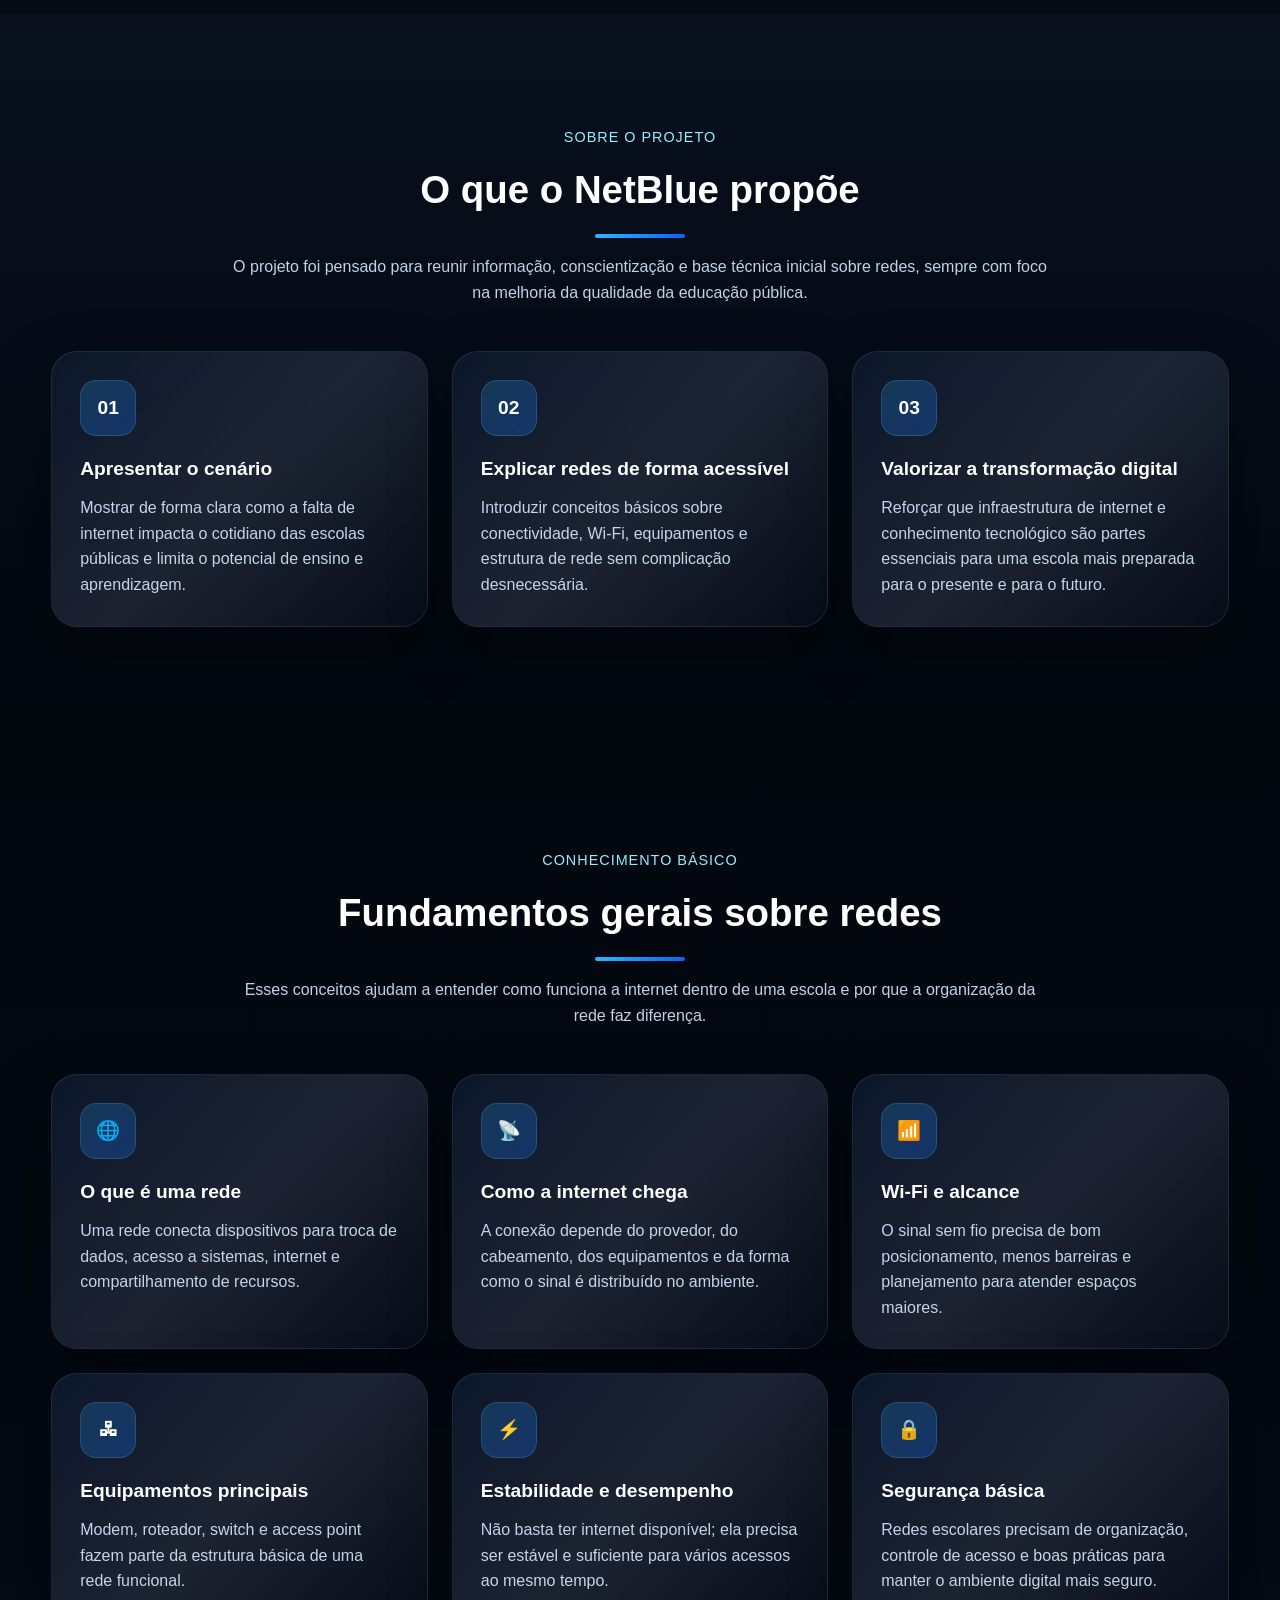
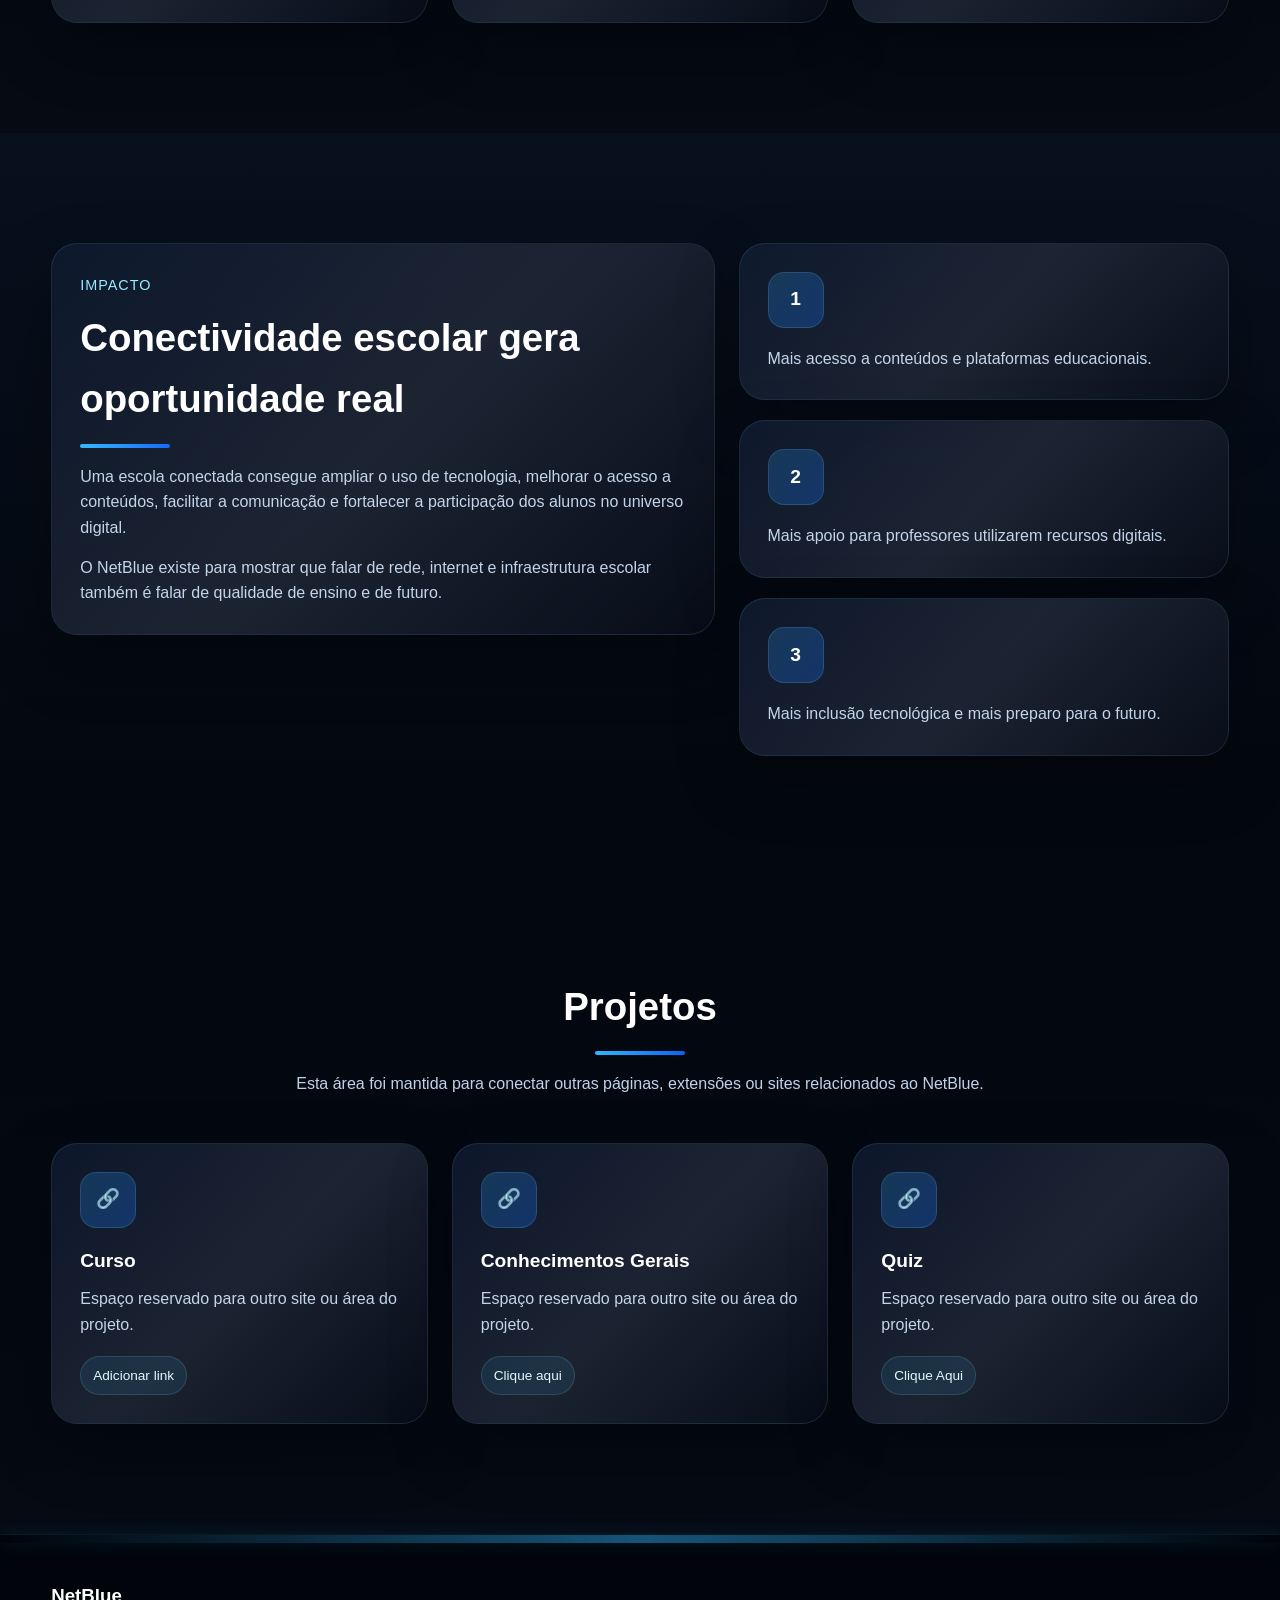
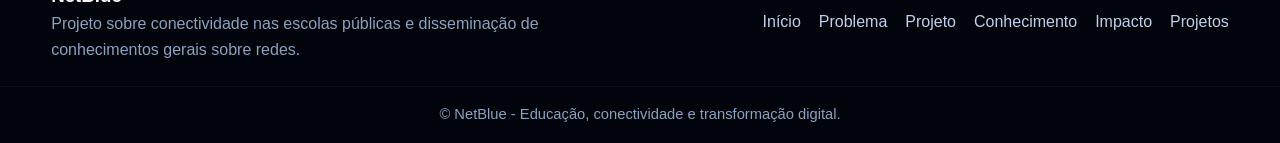
==== commit 6d9357b4: "Update index.html" ====
--- a/html/index.html
+++ b/html/index.html
@@ -354,7 +354,7 @@
             <div class="card-shine"></div>
           </a>
  
-          <a href="../Html/curso.html" class="glass-card tilt-card link-card reveal">
+          <a href="../html/curso.html" class="glass-card tilt-card link-card reveal">
             <div class="emoji-icon">🔗</div>
             <h3>Conhecimentos Gerais</h3>
             <p>Espaço reservado para outro site ou área do projeto.</p>
@@ -362,7 +362,7 @@
             <div class="card-shine"></div>
           </a>
  
-          <a href="../Html/quiz.html" class="glass-card tilt-card link-card reveal">
+          <a href="../html/quiz.html" class="glass-card tilt-card link-card reveal">
             <div class="emoji-icon">🔗</div>
             <h3>Quiz</h3>
             <p>Espaço reservado para outro site ou área do projeto.</p>
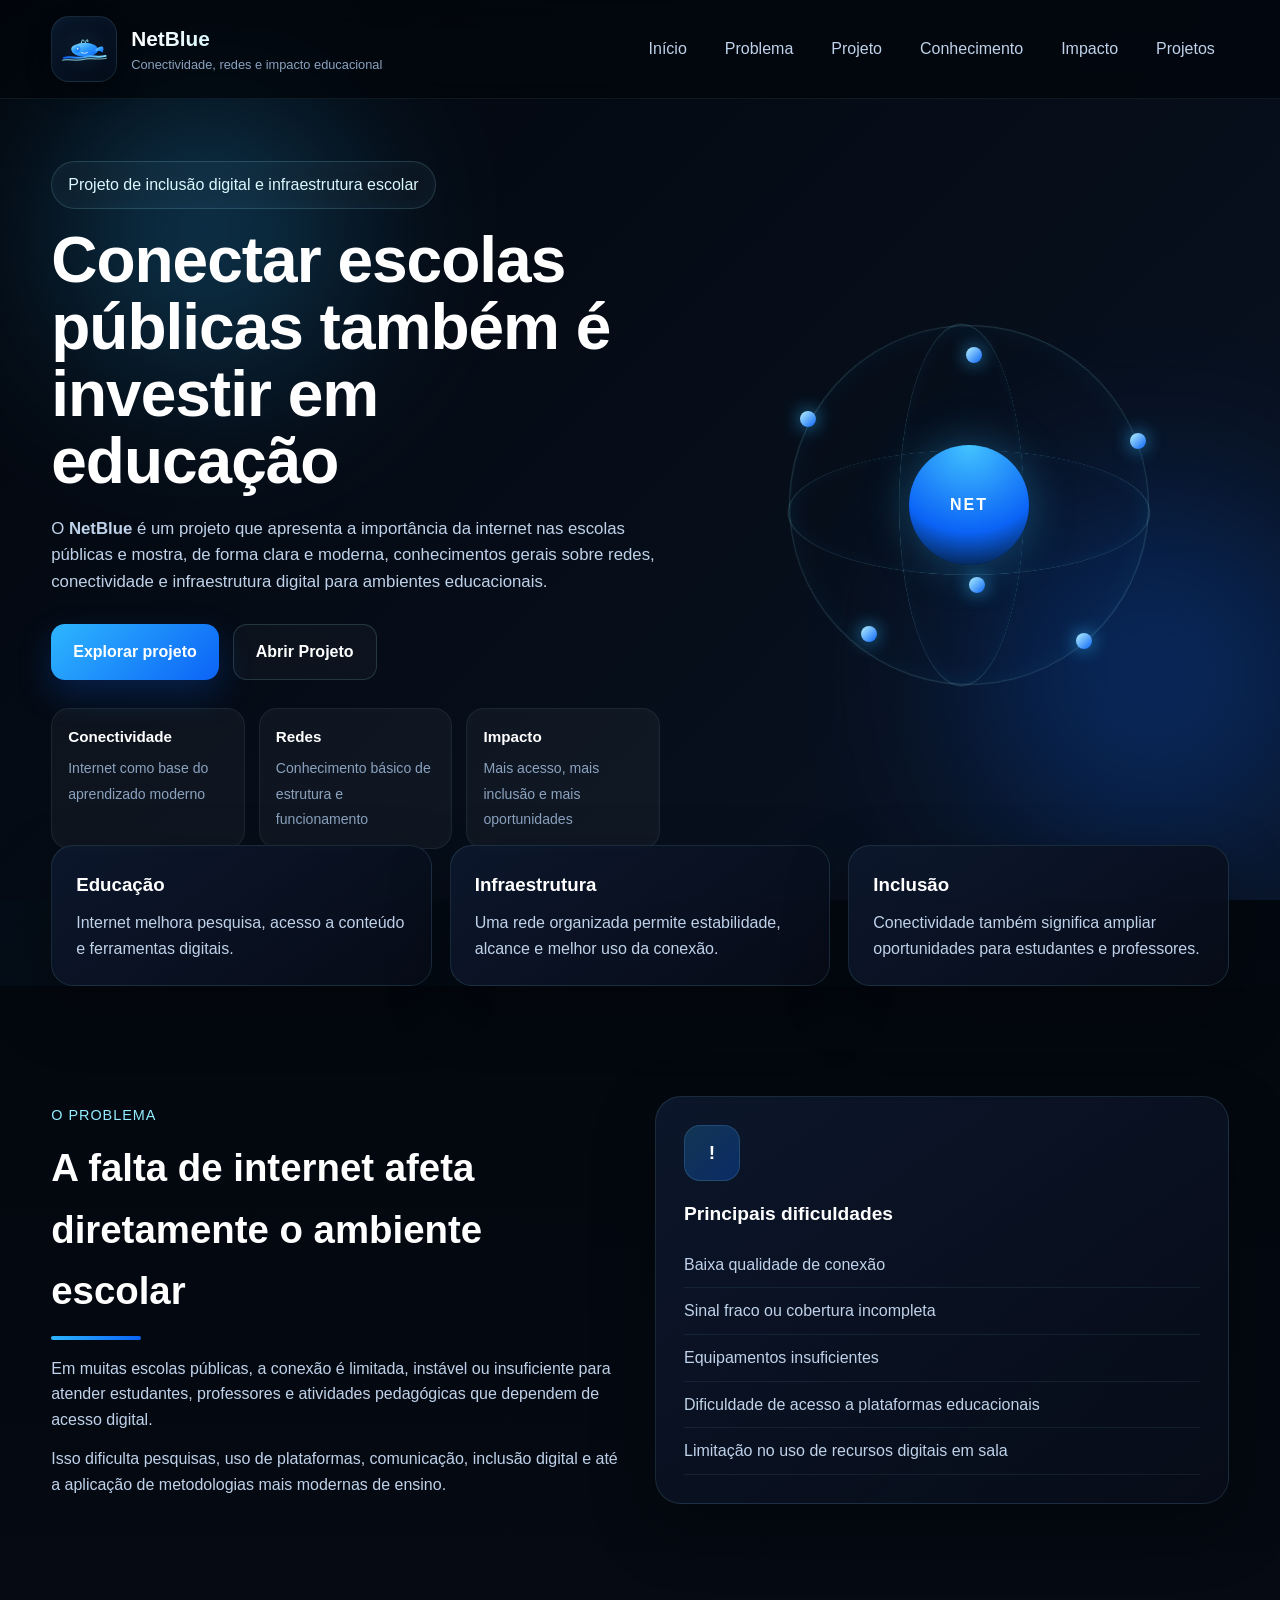
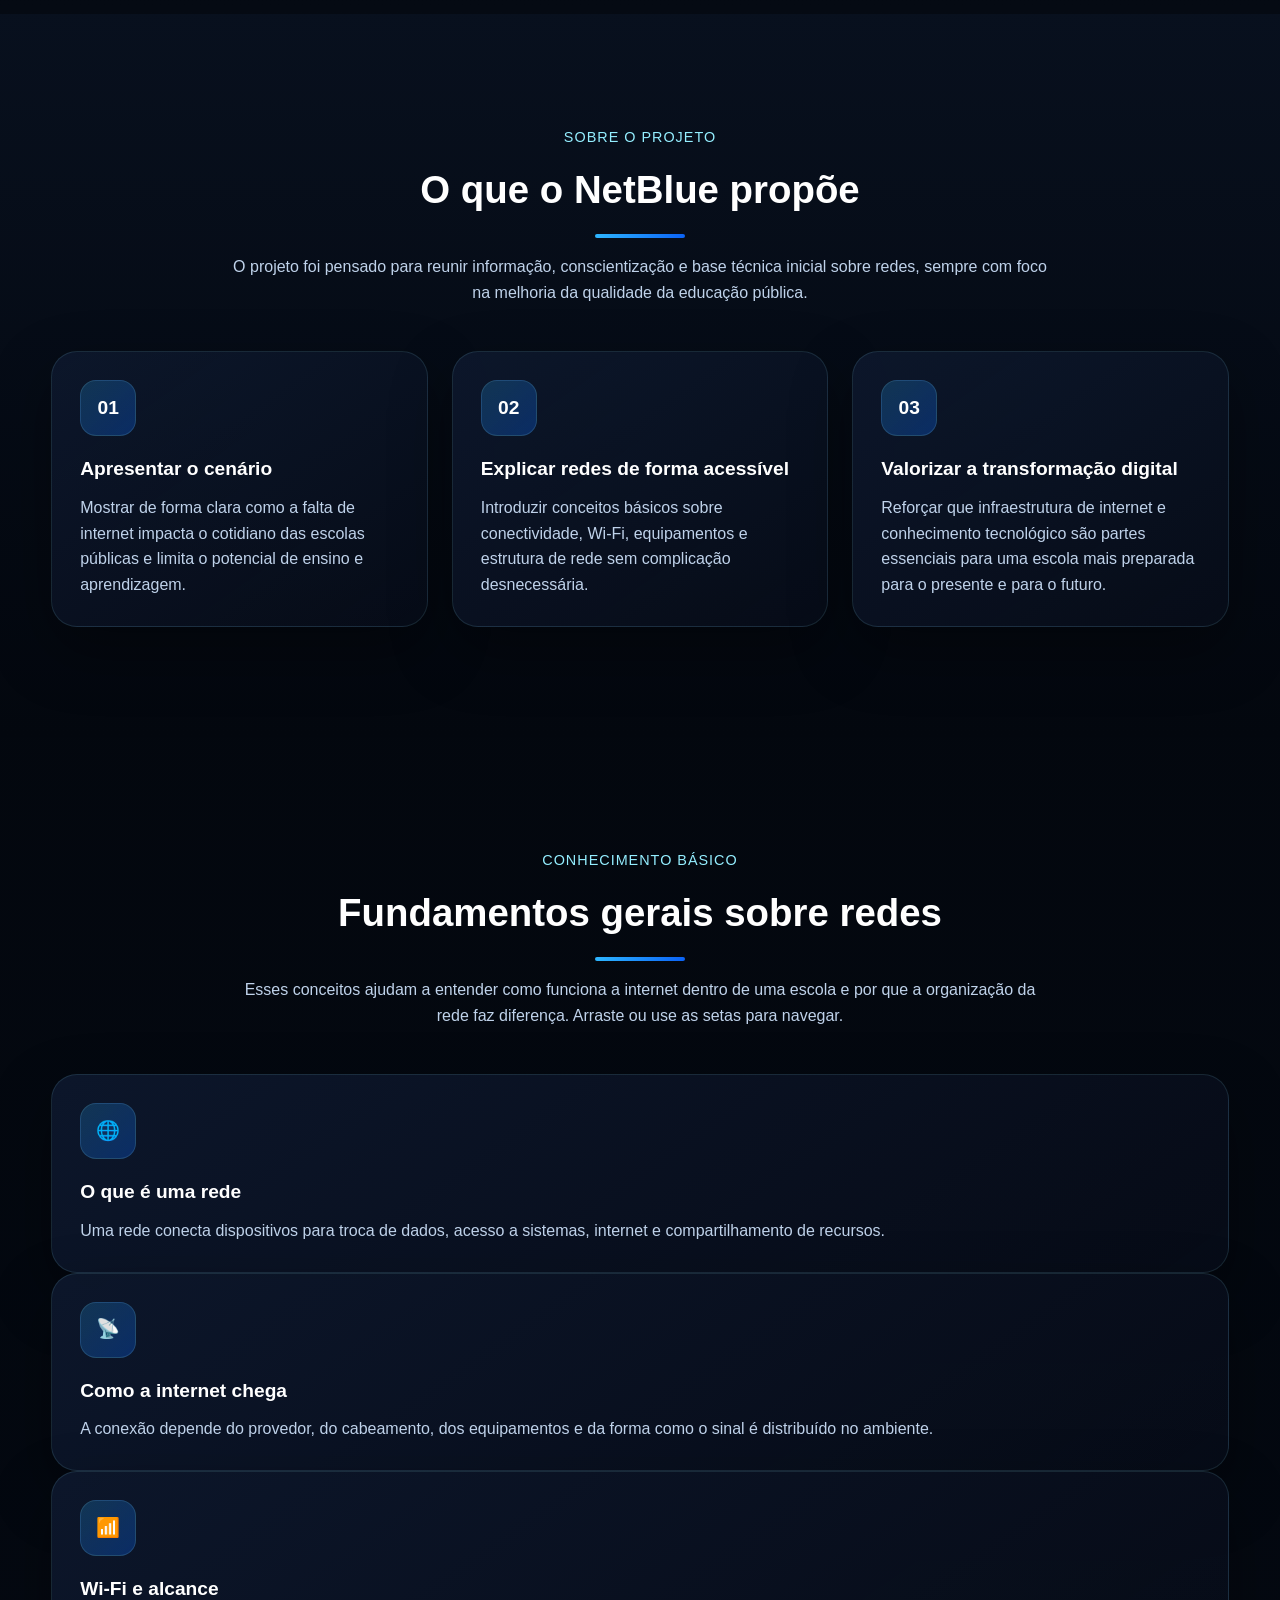
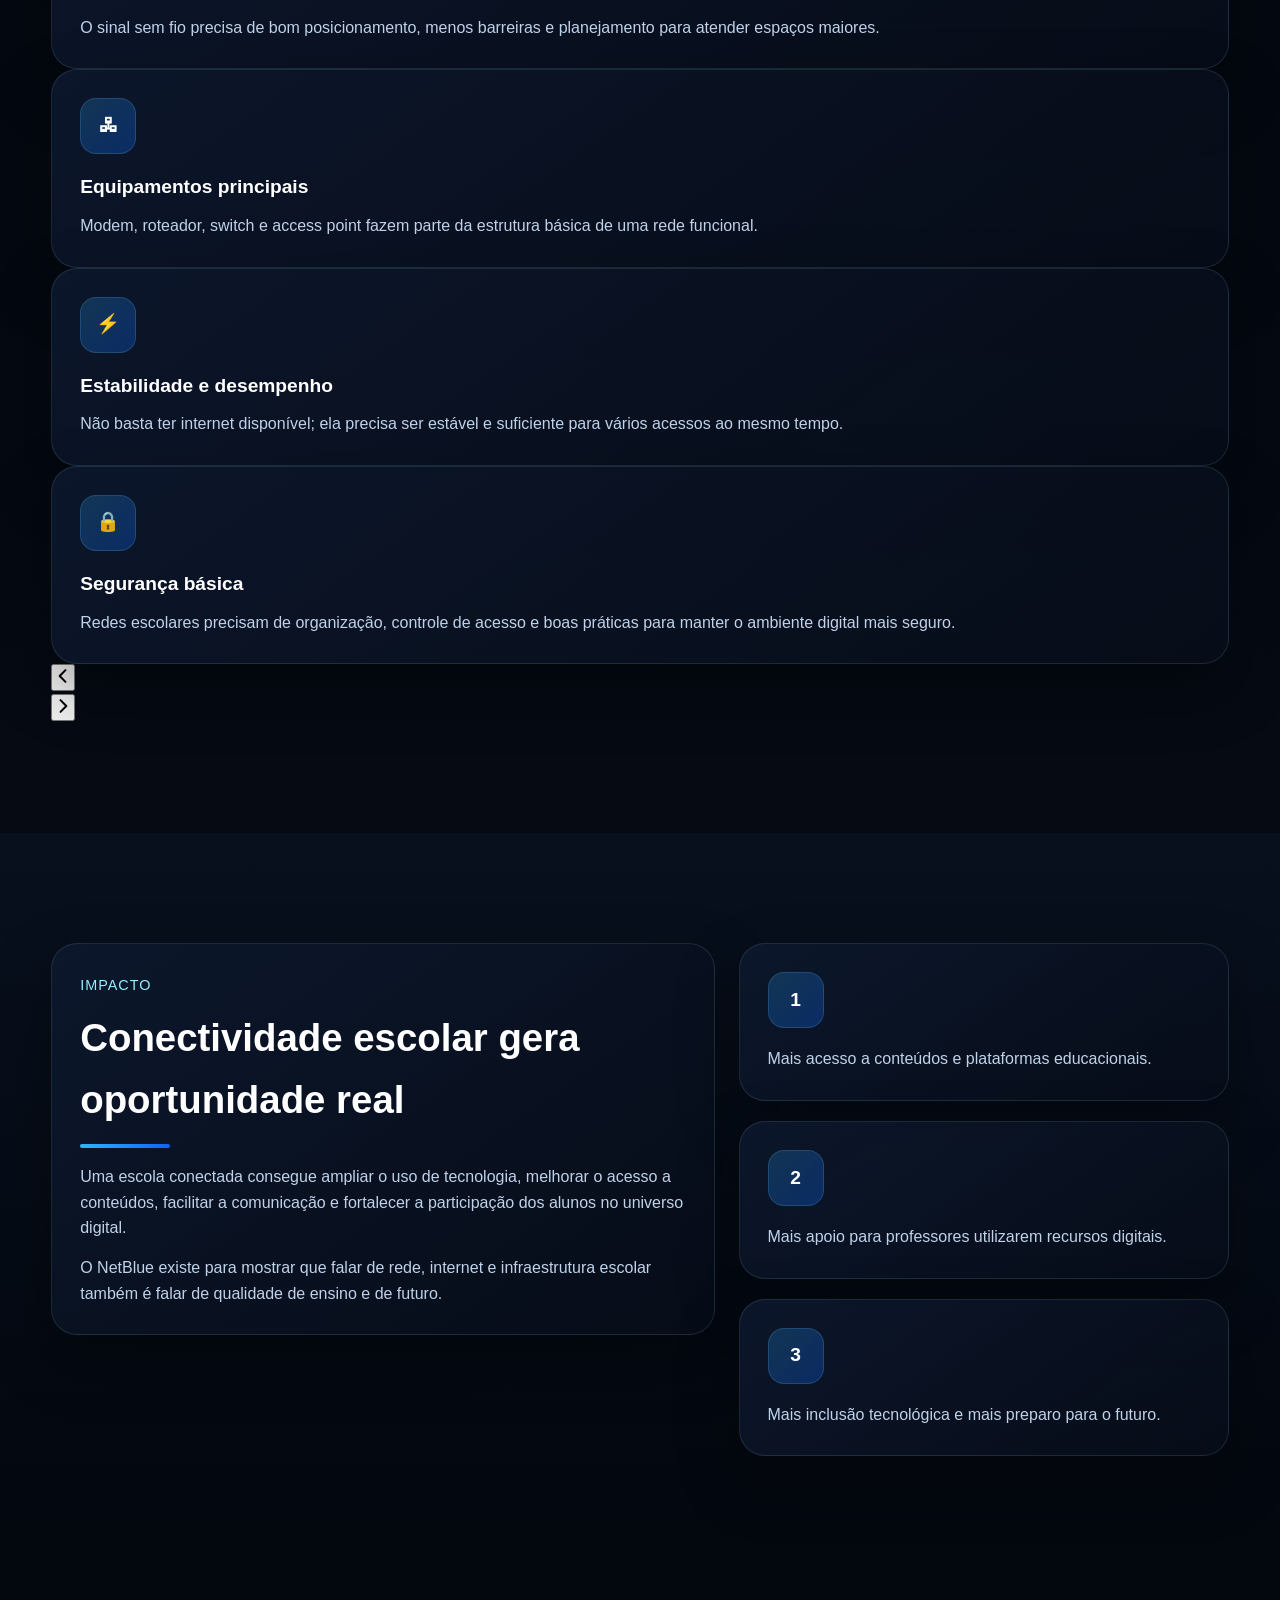
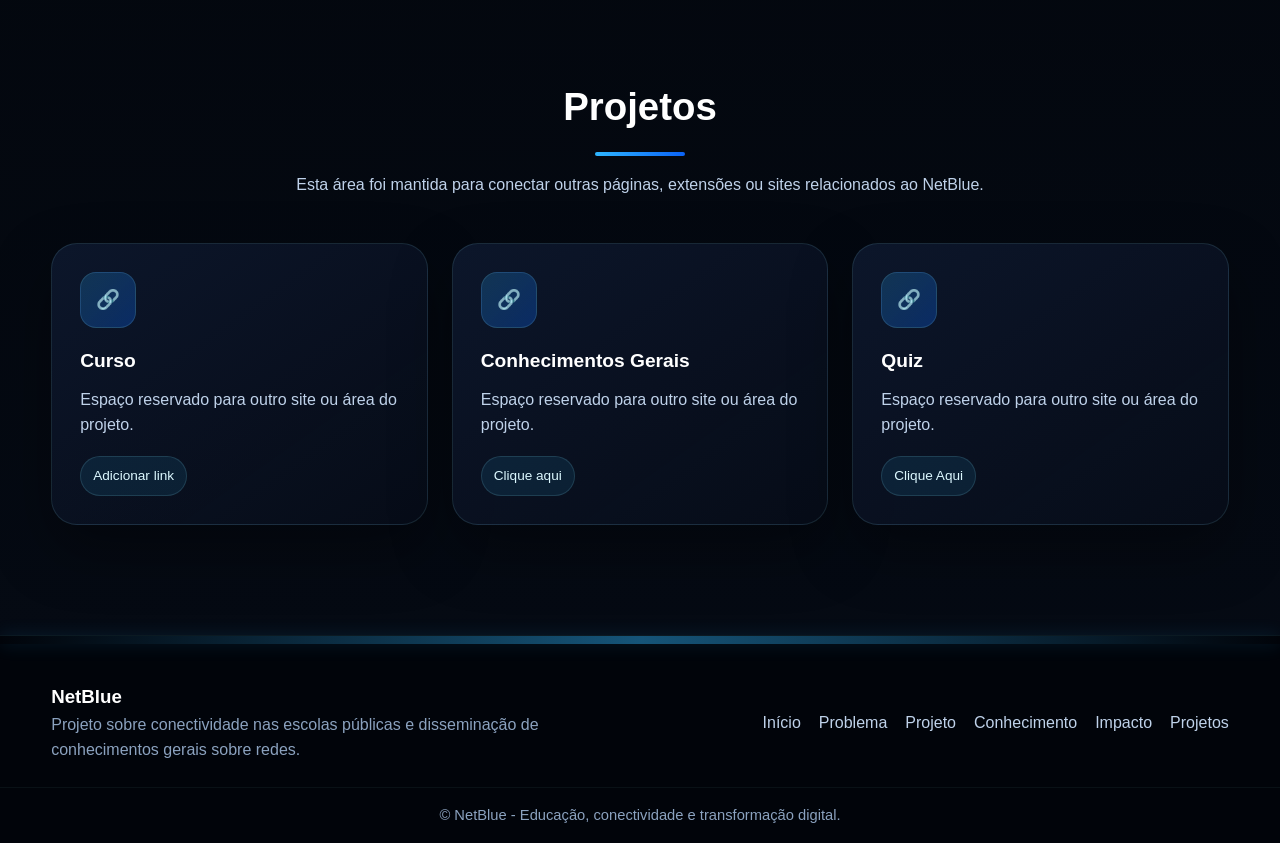
==== commit 03ef6439: "Update index.html" ====
--- a/html/index.html
+++ b/html/index.html
@@ -7,6 +7,9 @@
   <meta
     name="description"
     content="NetBlue é um projeto sobre conectividade nas escolas públicas e conhecimentos gerais sobre redes."/>
+  <link rel="preconnect" href="https://fonts.googleapis.com">
+  <link rel="preconnect" href="https://fonts.gstatic.com" crossorigin>
+  <link href="https://fonts.googleapis.com/css2?family=Sora:wght@400;600;700;800&family=Inter:wght@400;500;600;700&display=swap" rel="stylesheet">
   <link rel="stylesheet" href="../css/style.css" />
 </head>
 <body>
@@ -14,7 +17,7 @@
     <div class="container nav-container">
       <a href="#inicio" class="brand">
         <div class="logo-wrap">
-          <svg viewBox="0 0 140 80" class="logo-svg" xmlns="[w3.org](http://www.w3.org/2000/svg)">
+          <svg viewBox="0 0 140 80" class="logo-svg" xmlns="http://www.w3.org/2000/svg">
             <defs>
               <linearGradient id="whaleGradient" x1="0%" y1="0%" x2="100%" y2="100%">
                 <stop offset="0%" stop-color="#8ee8ff"/>
@@ -26,7 +29,7 @@
                 <stop offset="100%" stop-color="#7ce3ff"/>
               </linearGradient>
             </defs>
- 
+
             <ellipse cx="72" cy="42" rx="34" ry="18" fill="url(#whaleGradient)" />
             <ellipse cx="49" cy="40" rx="12" ry="10" fill="url(#whaleGradient)" />
             <path d="M100 41 C114 29, 126 31, 118 49 C113 45, 108 43, 100 48 Z" fill="url(#whaleGradient)" />
@@ -39,19 +42,19 @@
             <path d="M14 69 C31 64, 49 73, 69 67 C88 61, 108 70, 128 64" stroke="#9beeff" stroke-width="3" fill="none" stroke-linecap="round" opacity="0.7"/>
           </svg>
         </div>
- 
+
         <div class="brand-text">
           <strong>NetBlue</strong>
           <span>Conectividade, redes e impacto educacional</span>
         </div>
       </a>
- 
-      <button class="menu-toggle" id="menuToggle" aria-label="Abrir menu">
+
+      <button class="menu-toggle" id="menuToggle" aria-label="Abrir menu" aria-expanded="false">
         <span></span>
         <span></span>
         <span></span>
       </button>
- 
+
       <nav class="nav-menu" id="navMenu">
         <a href="#inicio">Início</a>
         <a href="#problema">Problema</a>
@@ -62,12 +65,12 @@
       </nav>
     </div>
   </header>
- 
+
   <main>
     <section class="hero" id="inicio">
       <div class="hero-glow glow-left"></div>
       <div class="hero-glow glow-right"></div>
- 
+
       <div class="container hero-grid">
         <div class="hero-content reveal">
           <span class="hero-badge">Projeto de inclusão digital e infraestrutura escolar</span>
@@ -79,12 +82,12 @@
             e mostra, de forma clara e moderna, conhecimentos gerais sobre redes, conectividade
             e infraestrutura digital para ambientes educacionais.
           </p>
- 
+
           <div class="hero-actions">
             <a href="#projeto" class="btn btn-primary">Explorar projeto</a>
             <a href="#index-links" class="btn btn-secondary">Abrir Projeto</a>
           </div>
- 
+
           <div class="hero-mini-cards">
             <div class="mini-card">
               <strong>Conectividade</strong>
@@ -100,49 +103,45 @@
             </div>
           </div>
         </div>
- 
+
         <div class="hero-visual reveal">
           <div class="network-visual" id="networkVisual">
             <div class="ring ring-1"></div>
             <div class="ring ring-2"></div>
             <div class="ring ring-3"></div>
- 
+
             <div class="node node-1"></div>
             <div class="node node-2"></div>
             <div class="node node-3"></div>
             <div class="node node-4"></div>
             <div class="node node-5"></div>
             <div class="node node-6"></div>
- 
+
             <div class="center-core">
               <span>NET</span>
             </div>
           </div>
         </div>
       </div>
- 
-    </section>
- 
+    </section>
+
     <section class="stats-section">
       <div class="container stats-grid reveal">
-        <div class="stat-card tilt-card">
+        <div class="stat-card">
           <h3>Educação</h3>
           <p>Internet melhora pesquisa, acesso a conteúdo e ferramentas digitais.</p>
-          <div class="card-shine"></div>
-        </div>
-        <div class="stat-card tilt-card">
+        </div>
+        <div class="stat-card">
           <h3>Infraestrutura</h3>
           <p>Uma rede organizada permite estabilidade, alcance e melhor uso da conexão.</p>
-          <div class="card-shine"></div>
-        </div>
-        <div class="stat-card tilt-card">
+        </div>
+        <div class="stat-card">
           <h3>Inclusão</h3>
           <p>Conectividade também significa ampliar oportunidades para estudantes e professores.</p>
-          <div class="card-shine"></div>
-        </div>
-      </div>
-    </section>
- 
+        </div>
+      </div>
+    </section>
+
     <section class="section section-dark" id="problema">
       <div class="container section-grid reverse">
         <div class="section-copy reveal">
@@ -158,8 +157,8 @@
             e até a aplicação de metodologias mais modernas de ensino.
           </p>
         </div>
- 
-        <div class="section-panel tilt-card reveal">
+
+        <div class="section-panel reveal">
           <div class="panel-icon">!</div>
           <h3>Principais dificuldades</h3>
           <ul>
@@ -169,11 +168,10 @@
             <li>Dificuldade de acesso a plataformas educacionais</li>
             <li>Limitação no uso de recursos digitais em sala</li>
           </ul>
-          <div class="card-shine"></div>
-        </div>
-      </div>
-    </section>
- 
+        </div>
+      </div>
+    </section>
+
     <section class="section section-gradient" id="projeto">
       <div class="container">
         <div class="section-header reveal">
@@ -185,41 +183,38 @@
             sobre redes, sempre com foco na melhoria da qualidade da educação pública.
           </p>
         </div>
- 
+
         <div class="card-grid three-cols">
-          <article class="glass-card tilt-card reveal">
+          <article class="glass-card reveal">
             <div class="card-icon">01</div>
             <h3>Apresentar o cenário</h3>
             <p>
               Mostrar de forma clara como a falta de internet impacta o cotidiano das escolas públicas
               e limita o potencial de ensino e aprendizagem.
             </p>
-            <div class="card-shine"></div>
-          </article>
- 
-          <article class="glass-card tilt-card reveal">
+          </article>
+
+          <article class="glass-card reveal">
             <div class="card-icon">02</div>
             <h3>Explicar redes de forma acessível</h3>
             <p>
               Introduzir conceitos básicos sobre conectividade, Wi-Fi, equipamentos e estrutura
               de rede sem complicação desnecessária.
             </p>
-            <div class="card-shine"></div>
-          </article>
- 
-          <article class="glass-card tilt-card reveal">
+          </article>
+
+          <article class="glass-card reveal">
             <div class="card-icon">03</div>
             <h3>Valorizar a transformação digital</h3>
             <p>
               Reforçar que infraestrutura de internet e conhecimento tecnológico são partes essenciais
               para uma escola mais preparada para o presente e para o futuro.
             </p>
-            <div class="card-shine"></div>
-          </article>
-        </div>
-      </div>
-    </section>
- 
+          </article>
+        </div>
+      </div>
+    </section>
+
     <section class="section section-dark" id="conhecimento">
       <div class="container">
         <div class="section-header reveal">
@@ -228,77 +223,85 @@
           <div class="divider"></div>
           <p>
             Esses conceitos ajudam a entender como funciona a internet dentro de uma escola
-            e por que a organização da rede faz diferença.
-          </p>
-        </div>
- 
-        <div class="card-grid three-cols">
-          <article class="glass-card tilt-card reveal">
-            <div class="emoji-icon">🌐</div>
-            <h3>O que é uma rede</h3>
-            <p>
-              Uma rede conecta dispositivos para troca de dados, acesso a sistemas,
-              internet e compartilhamento de recursos.
-            </p>
-            <div class="card-shine"></div>
-          </article>
- 
-          <article class="glass-card tilt-card reveal">
-            <div class="emoji-icon">📡</div>
-            <h3>Como a internet chega</h3>
-            <p>
-              A conexão depende do provedor, do cabeamento, dos equipamentos e da forma
-              como o sinal é distribuído no ambiente.
-            </p>
-            <div class="card-shine"></div>
-          </article>
- 
-          <article class="glass-card tilt-card reveal">
-            <div class="emoji-icon">📶</div>
-            <h3>Wi-Fi e alcance</h3>
-            <p>
-              O sinal sem fio precisa de bom posicionamento, menos barreiras e planejamento
-              para atender espaços maiores.
-            </p>
-            <div class="card-shine"></div>
-          </article>
- 
-          <article class="glass-card tilt-card reveal">
-            <div class="emoji-icon">🖧</div>
-            <h3>Equipamentos principais</h3>
-            <p>
-              Modem, roteador, switch e access point fazem parte da estrutura básica
-              de uma rede funcional.
-            </p>
-            <div class="card-shine"></div>
-          </article>
- 
-          <article class="glass-card tilt-card reveal">
-            <div class="emoji-icon">⚡</div>
-            <h3>Estabilidade e desempenho</h3>
-            <p>
-              Não basta ter internet disponível; ela precisa ser estável e suficiente
-              para vários acessos ao mesmo tempo.
-            </p>
-            <div class="card-shine"></div>
-          </article>
- 
-          <article class="glass-card tilt-card reveal">
-            <div class="emoji-icon">🔒</div>
-            <h3>Segurança básica</h3>
-            <p>
-              Redes escolares precisam de organização, controle de acesso e boas práticas
-              para manter o ambiente digital mais seguro.
-            </p>
-            <div class="card-shine"></div>
-          </article>
-        </div>
-      </div>
-    </section>
- 
+            e por que a organização da rede faz diferença. Arraste ou use as setas para navegar.
+          </p>
+        </div>
+
+        <div class="carousel reveal" id="fundamentosCarousel">
+          <div class="carousel-viewport">
+            <div class="carousel-track" id="fundamentosTrack">
+              <article class="glass-card carousel-slide">
+                <div class="emoji-icon">🌐</div>
+                <h3>O que é uma rede</h3>
+                <p>
+                  Uma rede conecta dispositivos para troca de dados, acesso a sistemas,
+                  internet e compartilhamento de recursos.
+                </p>
+              </article>
+
+              <article class="glass-card carousel-slide">
+                <div class="emoji-icon">📡</div>
+                <h3>Como a internet chega</h3>
+                <p>
+                  A conexão depende do provedor, do cabeamento, dos equipamentos e da forma
+                  como o sinal é distribuído no ambiente.
+                </p>
+              </article>
+
+              <article class="glass-card carousel-slide">
+                <div class="emoji-icon">📶</div>
+                <h3>Wi-Fi e alcance</h3>
+                <p>
+                  O sinal sem fio precisa de bom posicionamento, menos barreiras e planejamento
+                  para atender espaços maiores.
+                </p>
+              </article>
+
+              <article class="glass-card carousel-slide">
+                <div class="emoji-icon">🖧</div>
+                <h3>Equipamentos principais</h3>
+                <p>
+                  Modem, roteador, switch e access point fazem parte da estrutura básica
+                  de uma rede funcional.
+                </p>
+              </article>
+
+              <article class="glass-card carousel-slide">
+                <div class="emoji-icon">⚡</div>
+                <h3>Estabilidade e desempenho</h3>
+                <p>
+                  Não basta ter internet disponível; ela precisa ser estável e suficiente
+                  para vários acessos ao mesmo tempo.
+                </p>
+              </article>
+
+              <article class="glass-card carousel-slide">
+                <div class="emoji-icon">🔒</div>
+                <h3>Segurança básica</h3>
+                <p>
+                  Redes escolares precisam de organização, controle de acesso e boas práticas
+                  para manter o ambiente digital mais seguro.
+                </p>
+              </article>
+            </div>
+          </div>
+
+          <div class="carousel-controls">
+            <button class="carousel-arrow" id="carouselPrev" aria-label="Slide anterior">
+              <svg viewBox="0 0 24 24" width="20" height="20"><path d="M15 5l-7 7 7 7" fill="none" stroke="currentColor" stroke-width="2.4" stroke-linecap="round" stroke-linejoin="round"/></svg>
+            </button>
+            <div class="carousel-dots" id="carouselDots"></div>
+            <button class="carousel-arrow" id="carouselNext" aria-label="Próximo slide">
+              <svg viewBox="0 0 24 24" width="20" height="20"><path d="M9 5l7 7-7 7" fill="none" stroke="currentColor" stroke-width="2.4" stroke-linecap="round" stroke-linejoin="round"/></svg>
+            </button>
+          </div>
+        </div>
+      </div>
+    </section>
+
     <section class="section section-gradient" id="impacto">
       <div class="container impact-layout">
-        <div class="impact-main glass-card tilt-card reveal">
+        <div class="impact-main glass-card reveal">
           <span class="section-label">Impacto</span>
           <h2>Conectividade escolar gera oportunidade real</h2>
           <div class="divider left"></div>
@@ -310,31 +313,27 @@
             O NetBlue existe para mostrar que falar de rede, internet e infraestrutura escolar
             também é falar de qualidade de ensino e de futuro.
           </p>
-          <div class="card-shine"></div>
-        </div>
- 
+        </div>
+
         <div class="impact-side">
-          <article class="glass-card tilt-card reveal">
+          <article class="glass-card reveal">
             <div class="card-icon">1</div>
             <p>Mais acesso a conteúdos e plataformas educacionais.</p>
-            <div class="card-shine"></div>
-          </article>
- 
-          <article class="glass-card tilt-card reveal">
+          </article>
+
+          <article class="glass-card reveal">
             <div class="card-icon">2</div>
             <p>Mais apoio para professores utilizarem recursos digitais.</p>
-            <div class="card-shine"></div>
-          </article>
- 
-          <article class="glass-card tilt-card reveal">
+          </article>
+
+          <article class="glass-card reveal">
             <div class="card-icon">3</div>
             <p>Mais inclusão tecnológica e mais preparo para o futuro.</p>
-            <div class="card-shine"></div>
-          </article>
-        </div>
-      </div>
-    </section>
- 
+          </article>
+        </div>
+      </div>
+    </section>
+
     <section class="section section-dark" id="index-links">
       <div class="container">
         <div class="section-header reveal">
@@ -344,36 +343,33 @@
             Esta área foi mantida para conectar outras páginas, extensões ou sites relacionados ao NetBlue.
           </p>
         </div>
- 
+
         <div class="card-grid three-cols">
-          <a href="#" class="glass-card tilt-card link-card reveal">
+          <a href="#" class="glass-card link-card reveal">
             <div class="emoji-icon">🔗</div>
             <h3>Curso</h3>
             <p>Espaço reservado para outro site ou área do projeto.</p>
             <span class="link-pill">Adicionar link</span>
-            <div class="card-shine"></div>
           </a>
- 
-          <a href="../html/curso.html" class="glass-card tilt-card link-card reveal">
+
+          <a href="../html/curso.html" class="glass-card link-card reveal">
             <div class="emoji-icon">🔗</div>
             <h3>Conhecimentos Gerais</h3>
             <p>Espaço reservado para outro site ou área do projeto.</p>
             <span class="link-pill">Clique aqui</span>
-            <div class="card-shine"></div>
           </a>
- 
-          <a href="../html/quiz.html" class="glass-card tilt-card link-card reveal">
+
+          <a href="../html/quiz.html" class="glass-card link-card reveal">
             <div class="emoji-icon">🔗</div>
             <h3>Quiz</h3>
             <p>Espaço reservado para outro site ou área do projeto.</p>
             <span class="link-pill">Clique Aqui</span>
-            <div class="card-shine"></div>
           </a>
         </div>
       </div>
     </section>
   </main>
- 
+
   <footer class="footer">
     <div class="footer-top-line"></div>
     <div class="container footer-content">
@@ -383,7 +379,7 @@
           Projeto sobre conectividade nas escolas públicas e disseminação de conhecimentos gerais sobre redes.
         </p>
       </div>
- 
+
       <nav class="footer-nav">
         <a href="#inicio">Início</a>
         <a href="#problema">Problema</a>
@@ -393,12 +389,12 @@
         <a href="#index-links">Projetos</a>
       </nav>
     </div>
- 
+
     <div class="footer-bottom">
       <p>© NetBlue - Educação, conectividade e transformação digital.</p>
     </div>
   </footer>
- 
+
   <script src="../js/script.js"></script>
 </body>
 </html>
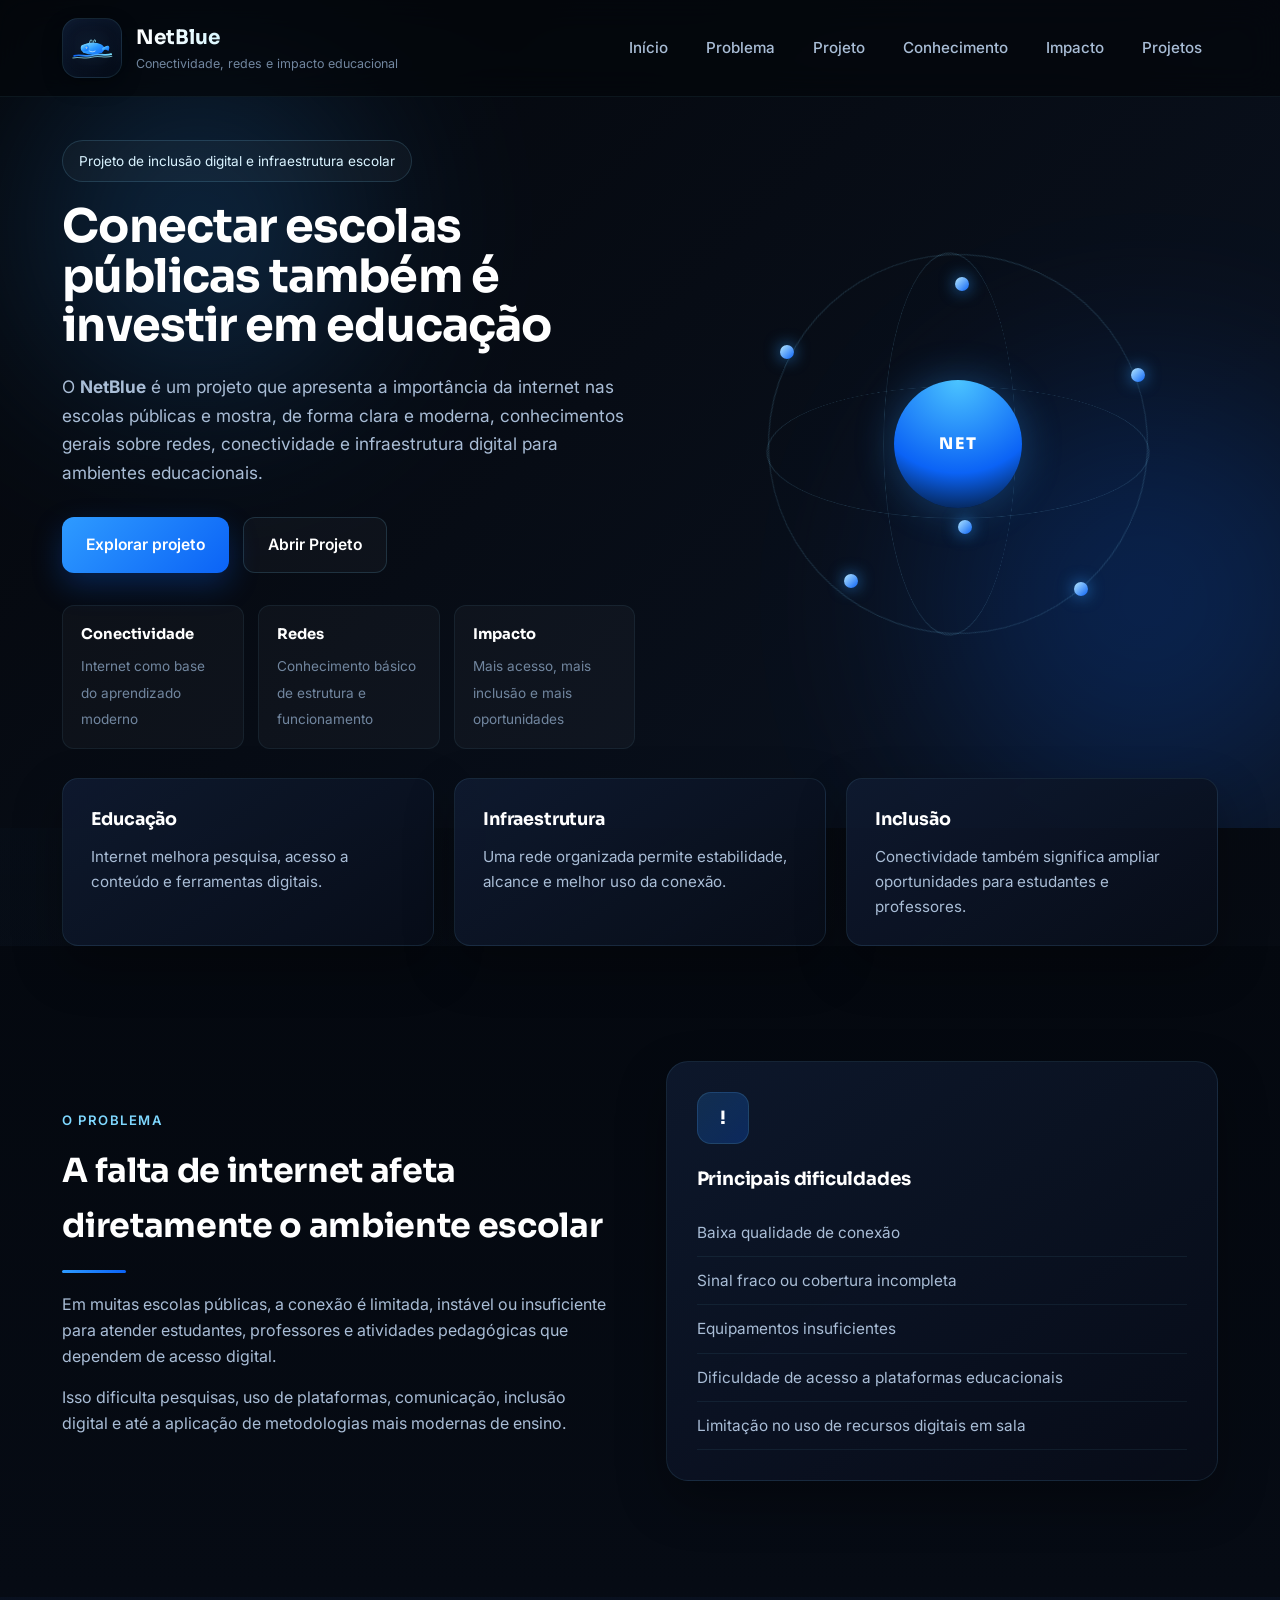
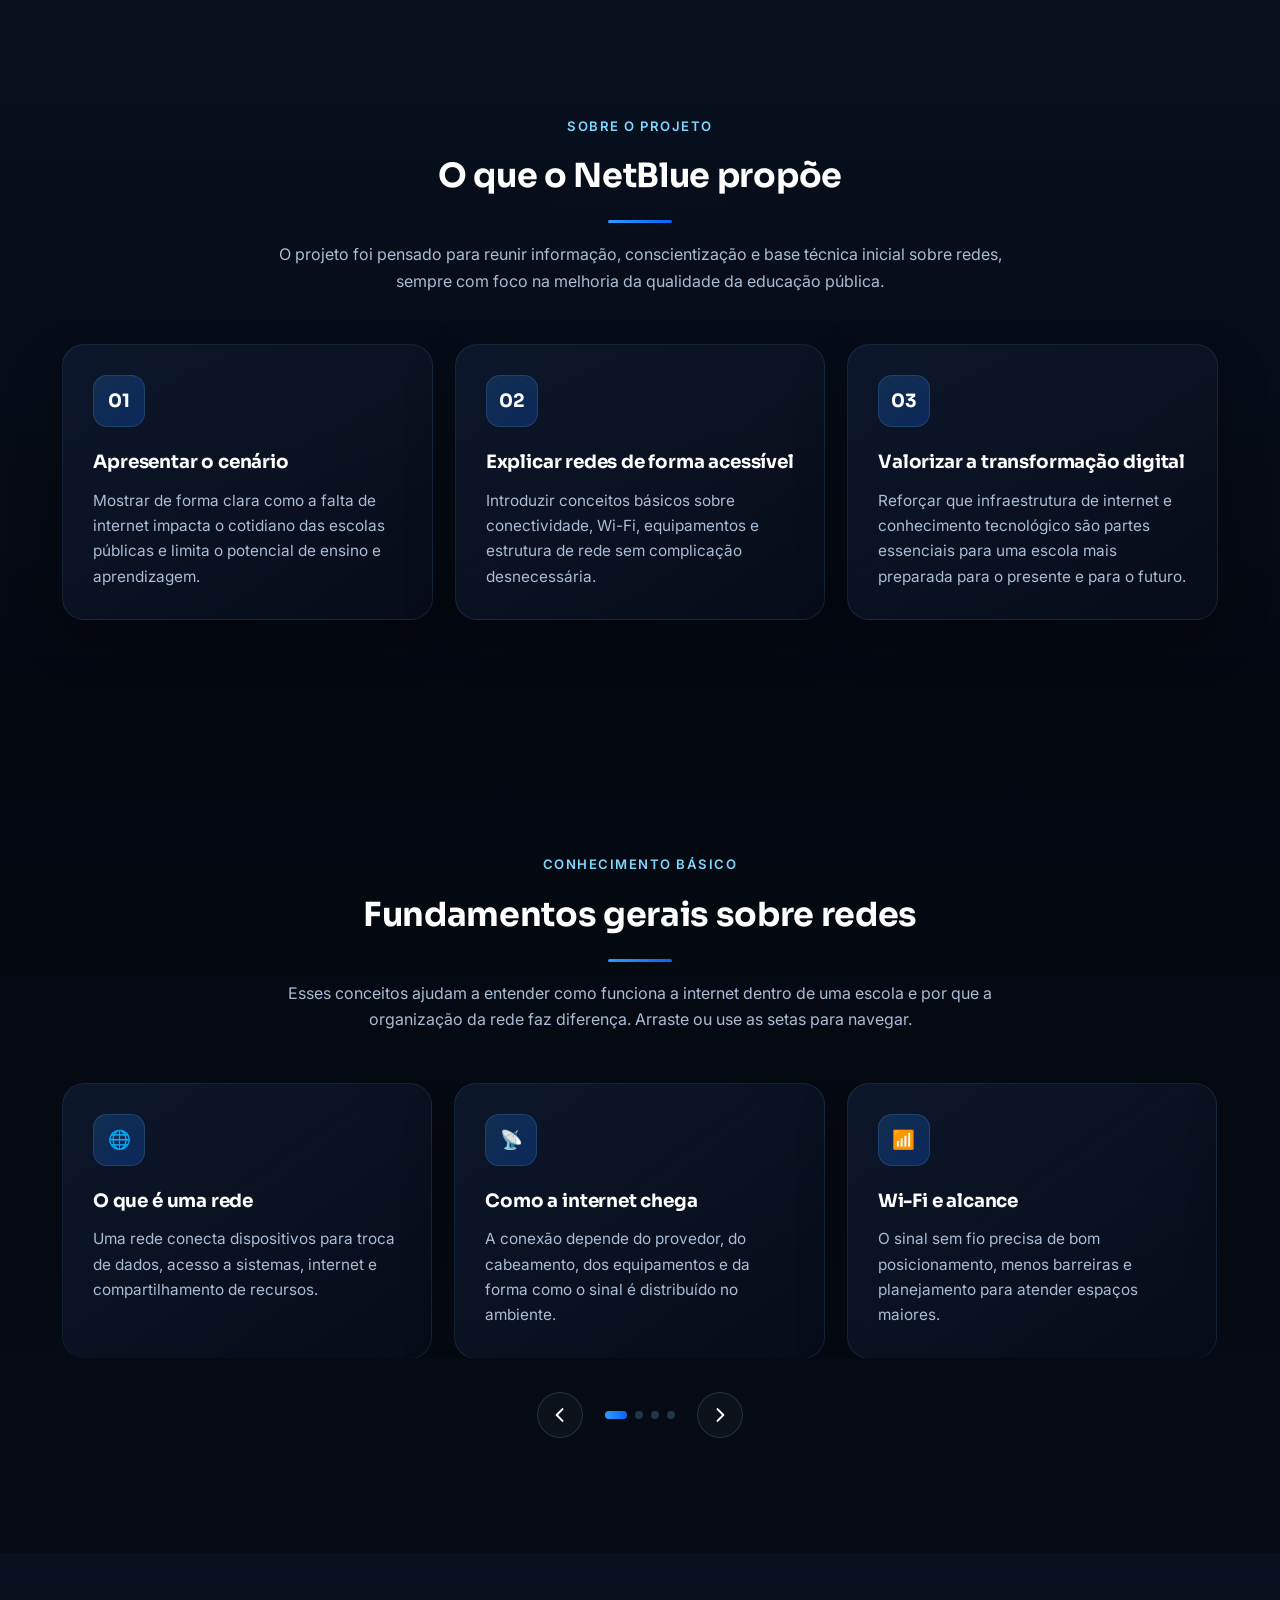
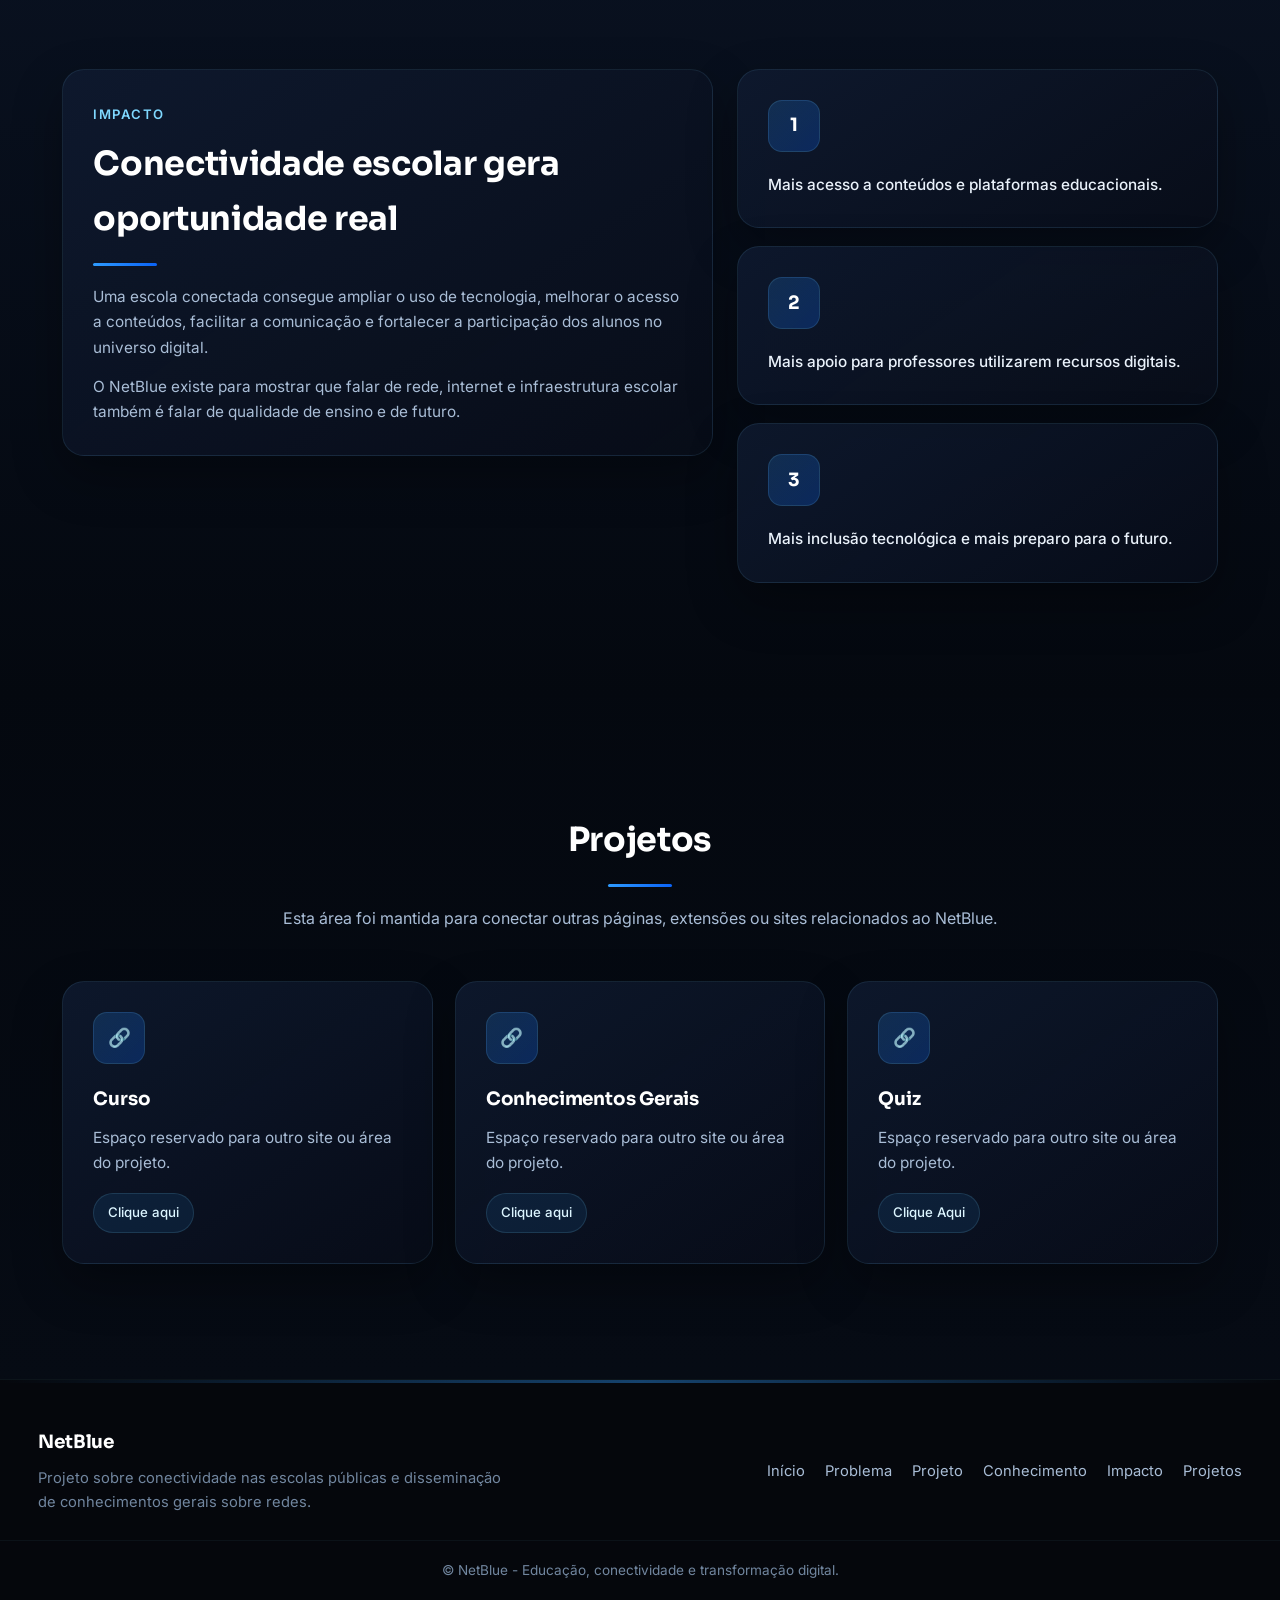
==== commit e53de4d8: "Update index.html" ====
--- a/html/index.html
+++ b/html/index.html
@@ -345,11 +345,11 @@
         </div>
 
         <div class="card-grid three-cols">
-          <a href="#" class="glass-card link-card reveal">
+          <a href="../html/video.html" class="glass-card link-card reveal">
             <div class="emoji-icon">🔗</div>
             <h3>Curso</h3>
             <p>Espaço reservado para outro site ou área do projeto.</p>
-            <span class="link-pill">Adicionar link</span>
+            <span class="link-pill">Clique aqui</span>
           </a>
 
           <a href="../html/curso.html" class="glass-card link-card reveal">
--- a/css/style.css
+++ b/css/style.css
@@ -1,328 +1,343 @@
 :root {
-  --bg-1: #02050b;
-  --bg-2: #07111e;
-  --bg-3: #0d1a31;
+  --bg-1: #05070c;
+  --bg-2: #0a1220;
+  --bg-3: #101d33;
   --blue-1: #0b63f6;
-  --blue-2: #2eb6ff;
-  --blue-3: #94eeff;
+  --blue-2: #2e9bff;
+  --blue-3: #7fd8ff;
   --white: #ffffff;
-  --text-1: #e8f3ff;
-  --text-2: #bfd2ea;
-  --text-3: #8ba2bf;
-  --line: rgba(148, 238, 255, 0.14);
-  --card-bg: rgba(10, 18, 34, 0.78);
-  --card-border: rgba(148, 238, 255, 0.12);
-  --shadow-main: 0 24px 60px rgba(0, 0, 0, 0.35);
-  --shadow-blue: 0 14px 35px rgba(11, 99, 246, 0.24);
-  --radius-xl: 26px;
-  --radius-lg: 20px;
-  --radius-md: 14px;
-  --transition: 0.35s ease;
-}
- 
+  --text-1: #eaf2fb;
+  --text-2: #a9bdd6;
+  --text-3: #71869f;
+  --line: rgba(127, 216, 255, 0.12);
+  --card-bg: rgba(13, 22, 40, 0.7);
+  --card-border: rgba(127, 216, 255, 0.1);
+  --shadow-main: 0 20px 50px rgba(0, 0, 0, 0.32);
+  --shadow-blue: 0 12px 30px rgba(11, 99, 246, 0.28);
+  --radius-xl: 22px;
+  --radius-lg: 16px;
+  --radius-md: 12px;
+  --transition: 0.3s ease;
+  --font-display: "Sora", "Segoe UI", Arial, sans-serif;
+  --font-body: "Inter", "Segoe UI", Arial, sans-serif;
+  --container-max: 1400px;
+}
+
 * {
   margin: 0;
   padding: 0;
   box-sizing: border-box;
 }
- 
+
 html {
   scroll-behavior: smooth;
 }
- 
+
 body {
-  font-family: "Segoe UI", Arial, sans-serif;
+  font-family: var(--font-body);
   color: var(--white);
-  line-height: 1.6;
+  line-height: 1.65;
   overflow-x: hidden;
   background:
-    radial-gradient(circle at top left, rgba(46, 182, 255, 0.08), transparent 25%),
-    radial-gradient(circle at bottom right, rgba(11, 99, 246, 0.12), transparent 30%),
-    linear-gradient(180deg, #01040a 0%, #07111e 50%, #02050b 100%);
-}
- 
+    radial-gradient(circle at top left, rgba(46, 155, 255, 0.06), transparent 26%),
+    radial-gradient(circle at bottom right, rgba(11, 99, 246, 0.09), transparent 32%),
+    linear-gradient(180deg, #04060a 0%, #0a1220 50%, #05070c 100%);
+}
+
+h1, h2, h3, h4 {
+  font-family: var(--font-display);
+  font-weight: 700;
+  letter-spacing: -0.01em;
+}
+
 a {
   color: inherit;
   text-decoration: none;
 }
- 
+
 .container {
-  width: min(1180px, 92%);
+  width: min(var(--container-max), 94%);
   margin: 0 auto;
-}
- 
+  padding-inline: clamp(0px, 2vw, 24px);
+}
+
 /* Scrollbar */
 ::-webkit-scrollbar {
   width: 10px;
 }
- 
+
 ::-webkit-scrollbar-track {
-  background: #07111e;
-}
- 
+  background: var(--bg-2);
+}
+
 ::-webkit-scrollbar-thumb {
   background: linear-gradient(180deg, var(--blue-2), var(--blue-1));
   border-radius: 999px;
 }
- 
+
 /* Navbar */
 .navbar {
   position: fixed;
   inset: 0 0 auto 0;
   z-index: 999;
-  padding: 16px 0;
-  background: rgba(2, 6, 12, 0.72);
-  backdrop-filter: blur(14px);
-  border-bottom: 1px solid rgba(148, 238, 255, 0.08);
+  padding: 18px 0;
+  background: rgba(4, 6, 10, 0.7);
+  backdrop-filter: blur(16px);
+  border-bottom: 1px solid rgba(127, 216, 255, 0.07);
   transition: var(--transition);
 }
- 
+
 .navbar.scrolled {
-  padding: 11px 0;
-  background: rgba(2, 6, 12, 0.94);
+  padding: 12px 0;
+  background: rgba(4, 6, 10, 0.94);
   box-shadow: 0 10px 25px rgba(0, 0, 0, 0.28);
 }
- 
+
 .nav-container {
   display: flex;
   justify-content: space-between;
   align-items: center;
   gap: 24px;
 }
- 
+
 .brand {
   display: flex;
   align-items: center;
   gap: 14px;
 }
- 
+
 .logo-wrap {
-  width: 66px;
-  height: 66px;
+  width: 60px;
+  height: 60px;
+  flex-shrink: 0;
   display: grid;
   place-items: center;
-  border-radius: 18px;
-  background: linear-gradient(145deg, rgba(11, 22, 42, 0.95), rgba(4, 8, 18, 0.95));
-  border: 1px solid rgba(148, 238, 255, 0.12);
-  box-shadow: inset 0 0 18px rgba(46, 182, 255, 0.06), 0 10px 25px rgba(0, 0, 0, 0.3);
-}
- 
+  border-radius: 16px;
+  background: linear-gradient(145deg, rgba(14, 24, 44, 0.95), rgba(5, 9, 18, 0.95));
+  border: 1px solid rgba(127, 216, 255, 0.12);
+  box-shadow: inset 0 0 16px rgba(46, 155, 255, 0.06), 0 8px 20px rgba(0, 0, 0, 0.28);
+}
+
 .logo-svg {
-  width: 54px;
-  height: 54px;
-  filter: drop-shadow(0 0 14px rgba(46, 182, 255, 0.24));
-  animation: whaleFloat 3.8s ease-in-out infinite;
-}
- 
-@keyframes whaleFloat {
-  0%, 100% { transform: translateY(0); }
-  50% { transform: translateY(-4px); }
-}
- 
+  width: 48px;
+  height: 48px;
+  filter: drop-shadow(0 0 12px rgba(46, 155, 255, 0.22));
+}
+
 .brand-text {
   display: flex;
   flex-direction: column;
 }
- 
+
 .brand-text strong {
-  font-size: 1.3rem;
+  font-family: var(--font-display);
+  font-size: 1.25rem;
+  font-weight: 700;
   background: linear-gradient(90deg, #ffffff, #8fe7ff);
   -webkit-background-clip: text;
   background-clip: text;
   -webkit-text-fill-color: transparent;
   color: transparent;
 }
- 
+
 .brand-text span {
-  font-size: 0.8rem;
+  font-size: 0.78rem;
   color: var(--text-3);
 }
- 
+
 .nav-menu {
   display: flex;
-  gap: 10px;
-  align-items: center;
-}
- 
+  gap: 6px;
+  align-items: center;
+}
+
 .nav-menu a {
-  padding: 10px 14px;
-  border-radius: 12px;
+  padding: 10px 16px;
+  border-radius: 10px;
   color: var(--text-2);
   font-weight: 500;
+  font-size: 0.95rem;
   position: relative;
   transition: var(--transition);
 }
- 
-.nav-menu a:hover {
+
+.nav-menu a:hover,
+.nav-menu a:focus-visible {
   color: var(--white);
-  background: rgba(46, 182, 255, 0.08);
-}
- 
+  background: rgba(46, 155, 255, 0.08);
+}
+
 .nav-menu a::after {
   content: "";
   position: absolute;
-  left: 14px;
-  right: 14px;
+  left: 16px;
+  right: 16px;
   bottom: 6px;
   height: 2px;
-  background: linear-gradient(90deg, transparent, var(--blue-2), transparent);
+  background: var(--blue-2);
   transform: scaleX(0);
   transition: var(--transition);
 }
- 
+
 .nav-menu a:hover::after {
   transform: scaleX(1);
 }
- 
+
 .menu-toggle {
   display: none;
   background: transparent;
   border: 0;
   cursor: pointer;
-}
- 
+  padding: 6px;
+}
+
 .menu-toggle span {
   display: block;
-  width: 26px;
-  height: 3px;
+  width: 24px;
+  height: 2px;
   margin: 5px 0;
   border-radius: 999px;
   background: white;
-}
- 
+  transition: var(--transition);
+}
+
 /* Hero */
 .hero {
-  min-height: 100vh;
-  padding-top: 110px;
+  min-height: 92vh;
+  padding-top: 120px;
+  padding-bottom: 60px;
   display: flex;
   align-items: center;
   position: relative;
   overflow: hidden;
   background:
-    linear-gradient(135deg, rgba(2, 6, 12, 0.98), rgba(9, 19, 35, 0.92)),
-    linear-gradient(135deg, #07111e, #0d1a31);
-}
- 
+    linear-gradient(135deg, rgba(4, 6, 10, 0.98), rgba(10, 18, 32, 0.92)),
+    linear-gradient(135deg, var(--bg-2), var(--bg-3));
+}
+
 .hero-glow {
   position: absolute;
   border-radius: 50%;
-  filter: blur(90px);
-  opacity: 0.28;
-}
- 
+  filter: blur(100px);
+  opacity: 0.22;
+  pointer-events: none;
+}
+
 .glow-left {
-  width: 280px;
-  height: 280px;
-  background: #2cb6ff;
-  top: 10%;
-  left: 5%;
-}
- 
+  width: 320px;
+  height: 320px;
+  background: var(--blue-2);
+  top: 8%;
+  left: 3%;
+}
+
 .glow-right {
-  width: 360px;
-  height: 360px;
-  background: #0b63f6;
-  right: -4%;
-  bottom: 5%;
-}
- 
+  width: 420px;
+  height: 420px;
+  background: var(--blue-1);
+  right: -6%;
+  bottom: 2%;
+}
+
 .hero-grid {
   display: grid;
-  grid-template-columns: 1.08fr 0.92fr;
-  gap: 50px;
+  grid-template-columns: 1.05fr 0.95fr;
+  gap: clamp(40px, 5vw, 90px);
   align-items: center;
   position: relative;
   z-index: 2;
 }
- 
+
 .hero-badge {
   display: inline-block;
-  padding: 10px 16px;
-  margin-bottom: 18px;
+  padding: 9px 16px;
+  margin-bottom: 20px;
   border-radius: 999px;
-  color: #daf8ff;
-  border: 1px solid rgba(148, 238, 255, 0.16);
+  font-size: 0.85rem;
+  color: #d9f3ff;
+  border: 1px solid rgba(127, 216, 255, 0.16);
   background: rgba(255, 255, 255, 0.03);
-  box-shadow: inset 0 0 20px rgba(46, 182, 255, 0.05);
-}
- 
+}
+
 .hero-content h1 {
-  font-size: clamp(2.5rem, 5vw, 4.9rem);
-  line-height: 1.05;
-  margin-bottom: 20px;
-  letter-spacing: -1px;
-}
- 
+  font-size: clamp(2.6rem, 3.6vw, 4.4rem);
+  line-height: 1.08;
+  margin-bottom: 22px;
+  letter-spacing: -0.02em;
+}
+
 .hero-text {
-  font-size: 1.05rem;
+  font-size: 1.08rem;
   color: var(--text-2);
-  max-width: 700px;
-}
- 
+  max-width: 620px;
+}
+
 .hero-actions {
   display: flex;
   gap: 14px;
   flex-wrap: wrap;
-  margin-top: 28px;
-  margin-bottom: 28px;
-}
- 
+  margin-top: 30px;
+  margin-bottom: 32px;
+}
+
 .btn {
-  padding: 14px 22px;
-  border-radius: 14px;
-  font-weight: 700;
+  padding: 14px 24px;
+  border-radius: 12px;
+  font-weight: 600;
+  font-size: 0.98rem;
   transition: var(--transition);
   display: inline-flex;
   align-items: center;
   justify-content: center;
 }
- 
+
 .btn-primary {
   background: linear-gradient(135deg, var(--blue-2), var(--blue-1));
   color: white;
   box-shadow: var(--shadow-blue);
 }
- 
+
 .btn-primary:hover {
-  transform: translateY(-4px);
-}
- 
+  transform: translateY(-3px);
+  box-shadow: 0 16px 36px rgba(11, 99, 246, 0.36);
+}
+
 .btn-secondary {
   color: var(--white);
-  border: 1px solid rgba(148, 238, 255, 0.16);
+  border: 1px solid rgba(127, 216, 255, 0.16);
   background: rgba(255, 255, 255, 0.03);
 }
- 
+
 .btn-secondary:hover {
-  background: rgba(46, 182, 255, 0.08);
+  background: rgba(46, 155, 255, 0.08);
   transform: translateY(-3px);
 }
- 
+
 .hero-mini-cards {
   display: grid;
   grid-template-columns: repeat(3, 1fr);
   gap: 14px;
 }
- 
+
 .mini-card {
-  padding: 16px;
-  border-radius: 18px;
-  background: rgba(255, 255, 255, 0.04);
-  border: 1px solid rgba(148, 238, 255, 0.08);
-  box-shadow: inset 0 0 15px rgba(255, 255, 255, 0.02);
-}
- 
+  padding: 16px 18px;
+  border-radius: var(--radius-md);
+  background: rgba(255, 255, 255, 0.03);
+  border: 1px solid rgba(127, 216, 255, 0.08);
+}
+
 .mini-card strong {
   display: block;
   margin-bottom: 6px;
-  font-size: 0.95rem;
-}
- 
+  font-size: 0.92rem;
+  font-family: var(--font-display);
+}
+
 .mini-card span {
   color: var(--text-3);
-  font-size: 0.88rem;
-}
- 
+  font-size: 0.85rem;
+}
+
 /* Network visual */
 .hero-visual {
   display: flex;
@@ -330,51 +345,51 @@
   align-items: center;
   perspective: 1400px;
 }
- 
+
 .network-visual {
-  width: 360px;
-  height: 360px;
+  width: 380px;
+  height: 380px;
   position: relative;
   transform-style: preserve-3d;
-  animation: sphereRotate 16s linear infinite;
-}
- 
+  animation: sphereRotate 18s linear infinite;
+  transition: transform 0.2s ease-out;
+}
+
 @keyframes sphereRotate {
-  from { transform: rotateY(0deg) rotateX(12deg); }
-  to { transform: rotateY(360deg) rotateX(12deg); }
-}
- 
+  from { transform: rotateY(0deg) rotateX(10deg); }
+  to { transform: rotateY(360deg) rotateX(10deg); }
+}
+
 .ring {
   position: absolute;
   inset: 0;
   border-radius: 50%;
-  border: 1px solid rgba(148, 238, 255, 0.2);
-  box-shadow: inset 0 0 24px rgba(46, 182, 255, 0.05);
-}
- 
+  border: 1px solid rgba(127, 216, 255, 0.18);
+}
+
 .ring-1 { transform: rotateX(70deg); }
 .ring-2 { transform: rotateY(70deg); }
 .ring-3 { transform: rotateZ(25deg); }
- 
+
 .node {
-  width: 16px;
-  height: 16px;
+  width: 14px;
+  height: 14px;
   position: absolute;
   border-radius: 50%;
-  background: linear-gradient(135deg, #b7f4ff, #0b63f6);
-  box-shadow: 0 0 18px rgba(46, 182, 255, 0.8);
-}
- 
+  background: linear-gradient(135deg, #b7e9ff, var(--blue-1));
+  box-shadow: 0 0 16px rgba(46, 155, 255, 0.75);
+}
+
 .node-1 { top: 6%; left: 49%; }
 .node-2 { top: 30%; right: 1%; }
 .node-3 { bottom: 10%; right: 16%; }
 .node-4 { bottom: 12%; left: 20%; }
 .node-5 { top: 24%; left: 3%; }
 .node-6 { top: 70%; left: 50%; }
- 
+
 .center-core {
-  width: 120px;
-  height: 120px;
+  width: 128px;
+  height: 128px;
   position: absolute;
   top: 50%;
   left: 50%;
@@ -382,333 +397,387 @@
   border-radius: 50%;
   display: grid;
   place-items: center;
-  background: radial-gradient(circle at top, #43c4ff, #0b63f6 65%, #03111f 100%);
-  box-shadow: 0 0 45px rgba(46, 182, 255, 0.35);
-}
- 
+  background: radial-gradient(circle at top, #4bc4ff, var(--blue-1) 65%, #041224 100%);
+  box-shadow: 0 0 40px rgba(46, 155, 255, 0.32);
+}
+
 .center-core span {
+  font-family: var(--font-display);
   font-weight: 800;
   letter-spacing: 2px;
 }
- 
-/* Scroll indicator
-.scroll-indicator {
-  position: absolute;
-  left: 50%;
-  bottom: 10%;
-  transform: translateX(-50%);
-} */
- 
-.mouse {
-  width: 26px;
-  height: 42px;
-  border-radius: 999px;
-  border: 2px solid rgba(148, 238, 255, 0.4);
-  position: relative;
-}
- 
-.wheel {
-  width: 4px;
-  height: 8px;
-  border-radius: 999px;
-  background: var(--blue-3);
-  position: absolute;
-  top: 7px;
-  left: 50%;
-  transform: translateX(-50%);
-  animation: wheel 1.4s infinite;
-}
- 
-@keyframes wheel {
-  0% { opacity: 1; transform: translateX(-50%) translateY(0); }
-  100% { opacity: 0; transform: translateX(-50%) translateY(14px); }
-}
- 
-@keyframes bounce {
-  0%, 100% { transform: translateX(-50%) translateY(0); }
-  50% { transform: translateX(-50%) translateY(8px); }
-}
- 
+
 /* Stats strip */
 .stats-section {
-  margin-top: -55px;
+  margin-top: -50px;
   position: relative;
   z-index: 5;
 }
- 
+
 .stats-grid {
   display: grid;
   grid-template-columns: repeat(3, 1fr);
-  gap: 18px;
-}
- 
+  gap: 20px;
+}
+
 .stat-card {
-  position: relative;
-  padding: 24px;
-  border-radius: 22px;
-  background: linear-gradient(145deg, rgba(13, 24, 45, 0.95), rgba(7, 12, 24, 0.92));
-  border: 1px solid rgba(148, 238, 255, 0.12);
+  padding: 26px 28px;
+  border-radius: var(--radius-lg);
+  background: linear-gradient(145deg, rgba(15, 26, 48, 0.92), rgba(8, 13, 25, 0.9));
+  border: 1px solid var(--card-border);
   box-shadow: var(--shadow-main);
-  overflow: hidden;
-}
- 
+  transition: transform var(--transition), border-color var(--transition);
+}
+
+.stat-card:hover {
+  transform: translateY(-4px);
+  border-color: rgba(127, 216, 255, 0.24);
+}
+
 .stat-card h3 {
   margin-bottom: 10px;
   color: var(--white);
-}
- 
+  font-size: 1.1rem;
+}
+
 .stat-card p {
   color: var(--text-2);
-}
- 
+  font-size: 0.95rem;
+}
+
 /* Common sections */
 .section {
-  padding: 110px 0;
-}
- 
+  padding: clamp(70px, 9vw, 120px) 0;
+}
+
 .section-dark {
-  background: linear-gradient(180deg, rgba(3, 7, 14, 0.96), rgba(5, 10, 19, 0.98));
-}
- 
+  background: linear-gradient(180deg, rgba(4, 8, 15, 0.96), rgba(6, 11, 20, 0.98));
+}
+
 .section-gradient {
   background:
-    linear-gradient(180deg, rgba(8, 16, 30, 0.98), rgba(3, 7, 14, 1)),
-    radial-gradient(circle at center, rgba(46, 182, 255, 0.06), transparent 40%);
-}
- 
+    linear-gradient(180deg, rgba(9, 17, 32, 0.98), rgba(4, 8, 15, 1)),
+    radial-gradient(circle at center, rgba(46, 155, 255, 0.05), transparent 42%);
+}
+
 .section-header {
   text-align: center;
-  max-width: 820px;
-  margin: 0 auto 46px;
-}
- 
+  max-width: 780px;
+  margin: 0 auto 50px;
+}
+
 .section-label {
   display: inline-block;
   text-transform: uppercase;
-  letter-spacing: 1px;
+  letter-spacing: 1.5px;
   color: var(--blue-3);
-  font-size: 0.9rem;
-  margin-bottom: 10px;
-}
- 
+  font-size: 0.82rem;
+  font-weight: 600;
+  margin-bottom: 12px;
+}
+
 .section-header h2,
 .section-copy h2,
 .impact-main h2 {
-  font-size: clamp(1.9rem, 3vw, 3rem);
-  margin-bottom: 14px;
-}
- 
+  font-size: clamp(1.9rem, 2.6vw, 2.7rem);
+  margin-bottom: 16px;
+}
+
 .section-header p,
 .section-copy p,
 .impact-main p {
   color: var(--text-2);
 }
- 
+
 .section-copy p + p,
 .impact-main p + p {
   margin-top: 14px;
 }
- 
+
 .divider {
-  width: 90px;
-  height: 4px;
-  margin: 0 auto 16px;
+  width: 64px;
+  height: 3px;
+  margin: 0 auto 18px;
   border-radius: 999px;
   background: linear-gradient(90deg, var(--blue-2), var(--blue-1));
 }
- 
+
 .divider.left {
   margin-left: 0;
 }
- 
+
 .section-grid {
   display: grid;
   grid-template-columns: 1.05fr 0.95fr;
-  gap: 30px;
-  align-items: center;
-}
- 
+  gap: clamp(30px, 4vw, 60px);
+  align-items: center;
+}
+
 .section-grid.reverse {
   grid-template-columns: 1fr 1fr;
 }
- 
+
 /* Panels and cards */
 .section-panel,
 .glass-card,
 .impact-main {
   position: relative;
-  overflow: hidden;
-  padding: 28px;
+  padding: 30px;
   border-radius: var(--radius-xl);
-  background: linear-gradient(145deg, rgba(13, 24, 45, 0.92), rgba(7, 12, 24, 0.88));
+  background: linear-gradient(145deg, rgba(15, 26, 48, 0.85), rgba(8, 13, 25, 0.82));
   border: 1px solid var(--card-border);
   box-shadow: var(--shadow-main);
-  transform-style: preserve-3d;
   transition: transform 0.25s ease, border-color 0.25s ease, box-shadow 0.25s ease;
 }
- 
+
 .section-panel:hover,
 .glass-card:hover,
 .impact-main:hover {
-  border-color: rgba(148, 238, 255, 0.28);
-  box-shadow: 0 26px 65px rgba(0, 0, 0, 0.4), 0 0 25px rgba(46, 182, 255, 0.1);
-}
- 
+  transform: translateY(-4px);
+  border-color: rgba(127, 216, 255, 0.26);
+  box-shadow: 0 24px 55px rgba(0, 0, 0, 0.38);
+}
+
 .panel-icon,
 .card-icon,
 .emoji-icon {
-  width: 56px;
-  height: 56px;
-  border-radius: 16px;
+  width: 52px;
+  height: 52px;
+  border-radius: 14px;
   display: grid;
   place-items: center;
-  margin-bottom: 18px;
-  background: linear-gradient(135deg, rgba(46, 182, 255, 0.2), rgba(11, 99, 246, 0.3));
-  border: 1px solid rgba(148, 238, 255, 0.14);
-  font-weight: 800;
-  font-size: 1.2rem;
-}
- 
+  margin-bottom: 20px;
+  background: linear-gradient(135deg, rgba(46, 155, 255, 0.18), rgba(11, 99, 246, 0.26));
+  border: 1px solid rgba(127, 216, 255, 0.14);
+  font-family: var(--font-display);
+  font-weight: 700;
+  font-size: 1.15rem;
+}
+
 .section-panel h3,
 .glass-card h3 {
   margin-bottom: 10px;
-  font-size: 1.2rem;
-}
- 
+  font-size: 1.15rem;
+}
+
 .section-panel ul {
   list-style: none;
-  margin-top: 12px;
-}
- 
+  margin-top: 14px;
+}
+
 .section-panel li {
   color: var(--text-2);
-  padding: 10px 0;
-  border-bottom: 1px solid rgba(148, 238, 255, 0.08);
-}
- 
+  padding: 11px 0;
+  border-bottom: 1px solid rgba(127, 216, 255, 0.07);
+  font-size: 0.96rem;
+}
+
 .card-grid {
   display: grid;
-  gap: 24px;
-}
- 
+  gap: 22px;
+}
+
 .three-cols {
   grid-template-columns: repeat(3, 1fr);
 }
- 
+
 .glass-card p {
   color: var(--text-2);
-}
- 
-.card-shine {
-  position: absolute;
-  inset: -120%;
-  background: linear-gradient(
-    120deg,
-    transparent 35%,
-    rgba(255, 255, 255, 0.08) 50%,
-    transparent 65%
-  );
-  transform: rotate(14deg);
-  transition: 0.9s ease;
-  pointer-events: none;
-}
- 
-.glass-card:hover .card-shine,
-.stat-card:hover .card-shine,
-.section-panel:hover .card-shine,
-.impact-main:hover .card-shine {
-  inset: 120%;
-}
- 
+  font-size: 0.96rem;
+}
+
 .impact-layout {
   display: grid;
   grid-template-columns: 1.15fr 0.85fr;
   gap: 24px;
   align-items: start;
 }
- 
+
 .impact-side {
   display: grid;
-  gap: 20px;
-}
- 
+  gap: 18px;
+}
+
+.impact-side .glass-card p {
+  color: var(--text-1);
+  font-weight: 500;
+}
+
 .link-card {
   display: block;
 }
- 
+
 .link-pill {
   display: inline-block;
   margin-top: 18px;
-  padding: 8px 12px;
+  padding: 8px 14px;
   border-radius: 999px;
-  font-size: 0.85rem;
-  color: #dcf8ff;
-  background: rgba(46, 182, 255, 0.1);
-  border: 1px solid rgba(148, 238, 255, 0.14);
-}
- 
+  font-size: 0.83rem;
+  font-weight: 500;
+  color: #dcf5ff;
+  background: rgba(46, 155, 255, 0.1);
+  border: 1px solid rgba(127, 216, 255, 0.14);
+}
+
+/* Carousel */
+.carousel {
+  position: relative;
+}
+
+.carousel-viewport {
+  overflow: hidden;
+  border-radius: var(--radius-xl);
+}
+
+.carousel-track {
+  display: flex;
+  gap: 22px;
+  will-change: transform;
+  transition: transform 0.5s cubic-bezier(0.22, 0.61, 0.36, 1);
+  cursor: grab;
+}
+
+.carousel-track.dragging {
+  transition: none;
+  cursor: grabbing;
+}
+
+.carousel-slide {
+  flex: 0 0 calc((100% - 22px * 2) / 3);
+  min-width: 0;
+}
+
+.carousel-controls {
+  display: flex;
+  align-items: center;
+  justify-content: center;
+  gap: 22px;
+  margin-top: 34px;
+}
+
+.carousel-arrow {
+  width: 46px;
+  height: 46px;
+  border-radius: 50%;
+  display: grid;
+  place-items: center;
+  background: rgba(255, 255, 255, 0.03);
+  border: 1px solid rgba(127, 216, 255, 0.16);
+  color: var(--white);
+  cursor: pointer;
+  transition: var(--transition);
+  flex-shrink: 0;
+}
+
+.carousel-arrow:hover {
+  background: rgba(46, 155, 255, 0.14);
+  border-color: rgba(127, 216, 255, 0.32);
+  transform: translateY(-2px);
+}
+
+.carousel-dots {
+  display: flex;
+  gap: 8px;
+  align-items: center;
+}
+
+.carousel-dot {
+  width: 8px;
+  height: 8px;
+  border-radius: 999px;
+  background: rgba(127, 216, 255, 0.22);
+  border: 0;
+  cursor: pointer;
+  padding: 0;
+  transition: var(--transition);
+}
+
+.carousel-dot.active {
+  width: 22px;
+  background: linear-gradient(90deg, var(--blue-2), var(--blue-1));
+}
+
 /* Footer */
 .footer {
-  background: #01040a;
-  border-top: 1px solid rgba(148, 238, 255, 0.06);
-}
- 
+  background: var(--bg-1);
+  border-top: 1px solid rgba(127, 216, 255, 0.06);
+}
+
 .footer-top-line {
-  height: 8px;
-  background: linear-gradient(90deg, transparent, rgba(46, 182, 255, 0.45), transparent);
-  box-shadow: 0 0 18px rgba(46, 182, 255, 0.16);
-}
- 
+  height: 3px;
+  background: linear-gradient(90deg, transparent, rgba(46, 155, 255, 0.4), transparent);
+}
+
 .footer-content {
-  padding: 38px 0 24px;
+  padding: 44px 0 26px;
   display: flex;
   justify-content: space-between;
   gap: 24px;
   flex-wrap: wrap;
 }
- 
+
+.footer-brand h3 {
+  font-size: 1.15rem;
+  margin-bottom: 8px;
+}
+
 .footer-brand p {
-  max-width: 520px;
+  max-width: 480px;
   color: var(--text-3);
-}
- 
+  font-size: 0.92rem;
+}
+
 .footer-nav {
   display: flex;
-  gap: 18px;
+  gap: 20px;
   flex-wrap: wrap;
   align-items: center;
 }
- 
+
 .footer-nav a {
   color: var(--text-2);
+  font-size: 0.92rem;
   transition: var(--transition);
 }
- 
+
 .footer-nav a:hover {
   color: var(--blue-3);
 }
- 
+
 .footer-bottom {
   text-align: center;
-  padding: 16px;
-  border-top: 1px solid rgba(148, 238, 255, 0.05);
+  padding: 18px;
+  border-top: 1px solid rgba(127, 216, 255, 0.05);
   color: var(--text-3);
-  font-size: 0.92rem;
-}
- 
+  font-size: 0.85rem;
+}
+
 /* Reveal */
 .reveal {
   opacity: 0;
-  transform: translateY(28px);
-  transition: 0.8s ease;
-}
- 
+  transform: translateY(24px);
+  transition: 0.7s ease;
+}
+
 .reveal.visible {
   opacity: 1;
   transform: translateY(0);
 }
- 
+
+/* Focus visibility */
+a:focus-visible,
+button:focus-visible {
+  outline: 2px solid var(--blue-3);
+  outline-offset: 3px;
+}
+
 /* Responsive */
+@media (max-width: 1180px) {
+  .carousel-slide {
+    flex: 0 0 calc((100% - 22px) / 2);
+  }
+}
+
 @media (max-width: 1024px) {
   .hero-grid,
   .section-grid,
@@ -718,86 +787,89 @@
   .hero-mini-cards {
     grid-template-columns: 1fr;
   }
- 
+
   .hero-visual {
     order: -1;
   }
- 
+
   .network-visual {
     width: 280px;
     height: 280px;
   }
 }
- 
+
 @media (max-width: 768px) {
   .menu-toggle {
     display: block;
   }
- 
+
   .nav-menu {
     position: absolute;
-    top: 84px;
-    right: 4%;
-    width: 250px;
+    top: 78px;
+    right: 3%;
+    width: 240px;
     display: none;
     flex-direction: column;
-    padding: 14px;
-    border-radius: 18px;
-    background: rgba(4, 9, 18, 0.96);
-    border: 1px solid rgba(148, 238, 255, 0.1);
+    padding: 12px;
+    border-radius: 16px;
+    background: rgba(6, 10, 18, 0.97);
+    border: 1px solid rgba(127, 216, 255, 0.1);
     box-shadow: 0 18px 30px rgba(0, 0, 0, 0.34);
   }
- 
+
   .nav-menu.active {
     display: flex;
   }
- 
+
   .hero {
-    padding-top: 120px;
-  }
- 
+    padding-top: 116px;
+  }
+
   .hero-actions {
     flex-direction: column;
     align-items: stretch;
   }
- 
+
   .btn {
     width: 100%;
   }
- 
+
   .brand-text span {
     display: none;
   }
-}
- 
+
+  .carousel-slide {
+    flex: 0 0 100%;
+  }
+}
+
 @media (max-width: 520px) {
   .logo-wrap {
-    width: 58px;
-    height: 58px;
-  }
- 
+    width: 54px;
+    height: 54px;
+  }
+
   .logo-svg {
-    width: 48px;
-    height: 48px;
-  }
- 
+    width: 42px;
+    height: 42px;
+  }
+
   .brand-text strong {
-    font-size: 1.1rem;
-  }
- 
-  .section,
-  .stats-section {
-    padding-top: 84px;
-  }
- 
+    font-size: 1.05rem;
+  }
+
   .glass-card,
   .section-panel,
   .impact-main,
   .stat-card {
     padding: 22px;
   }
- 
+
   .hero-content h1 {
     font-size: 2.1rem;
   }
-}
+
+  .carousel-controls {
+    gap: 14px;
+  }
+}
